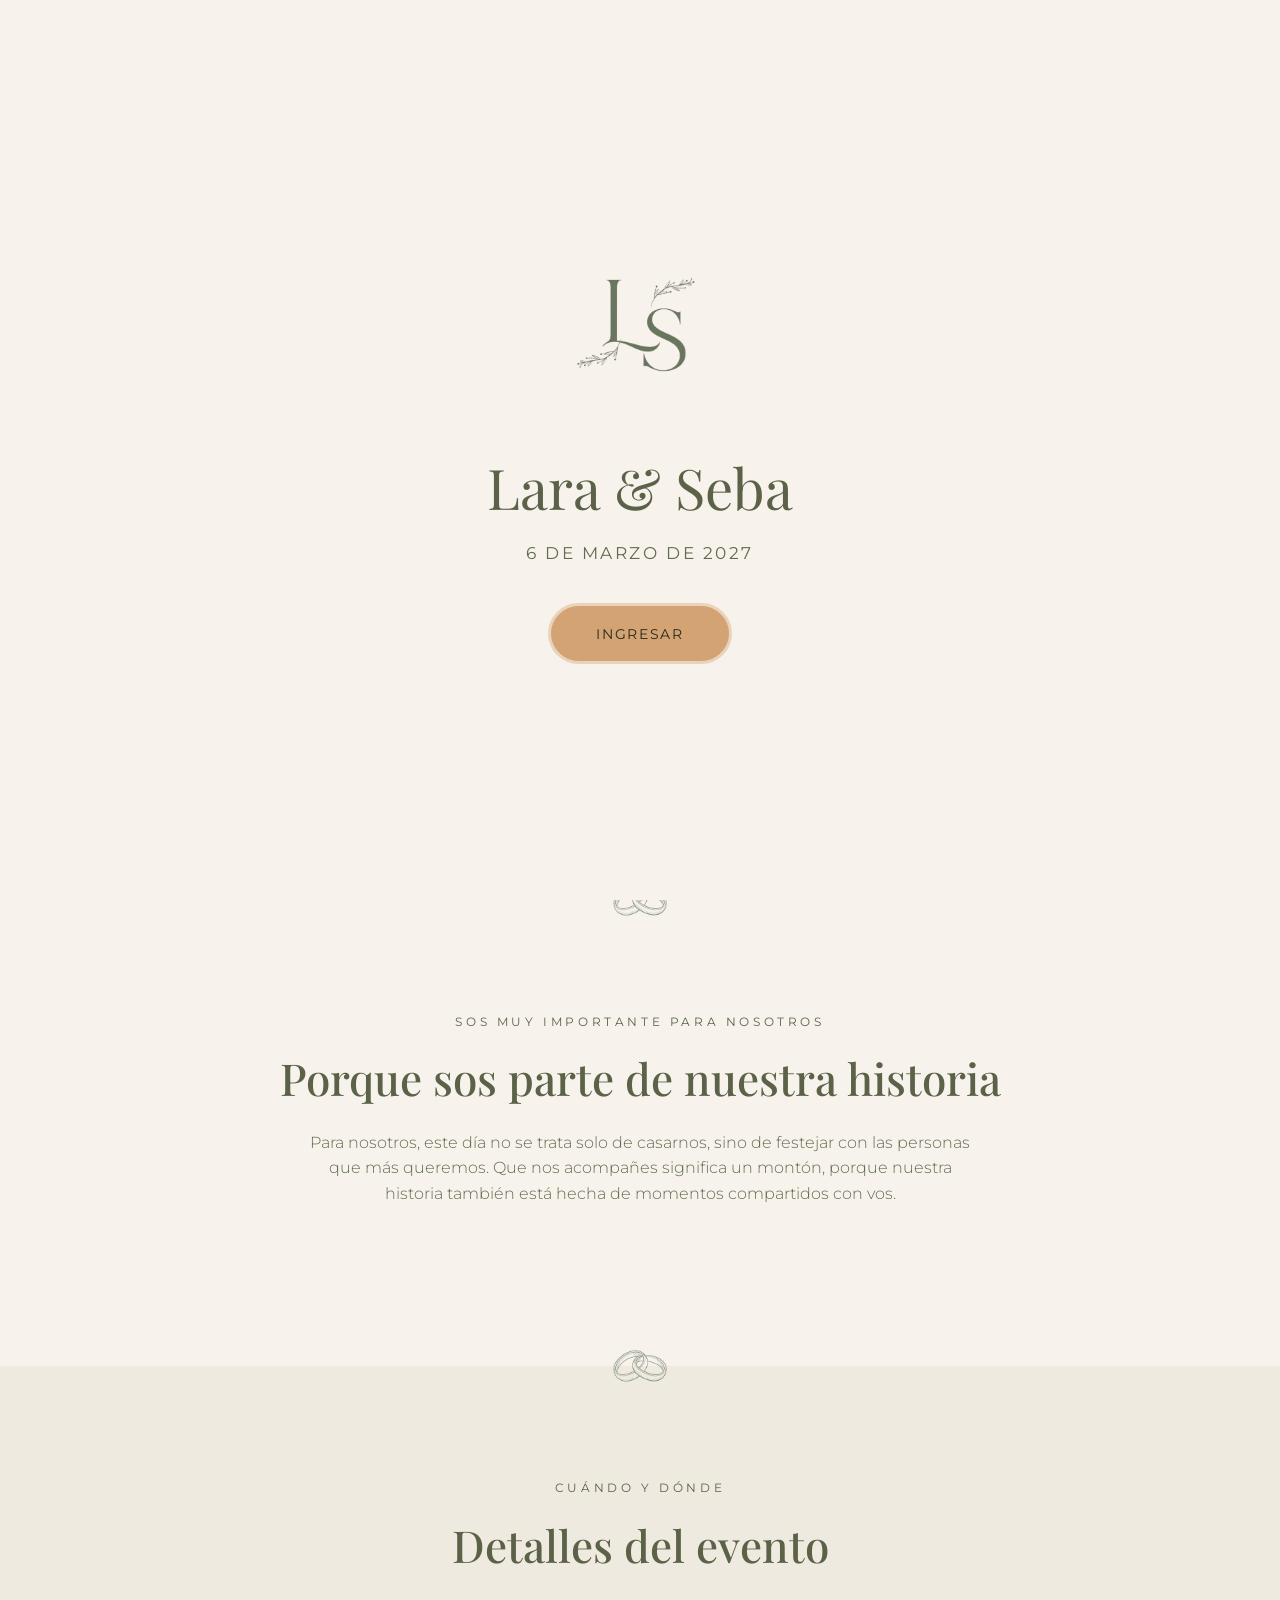
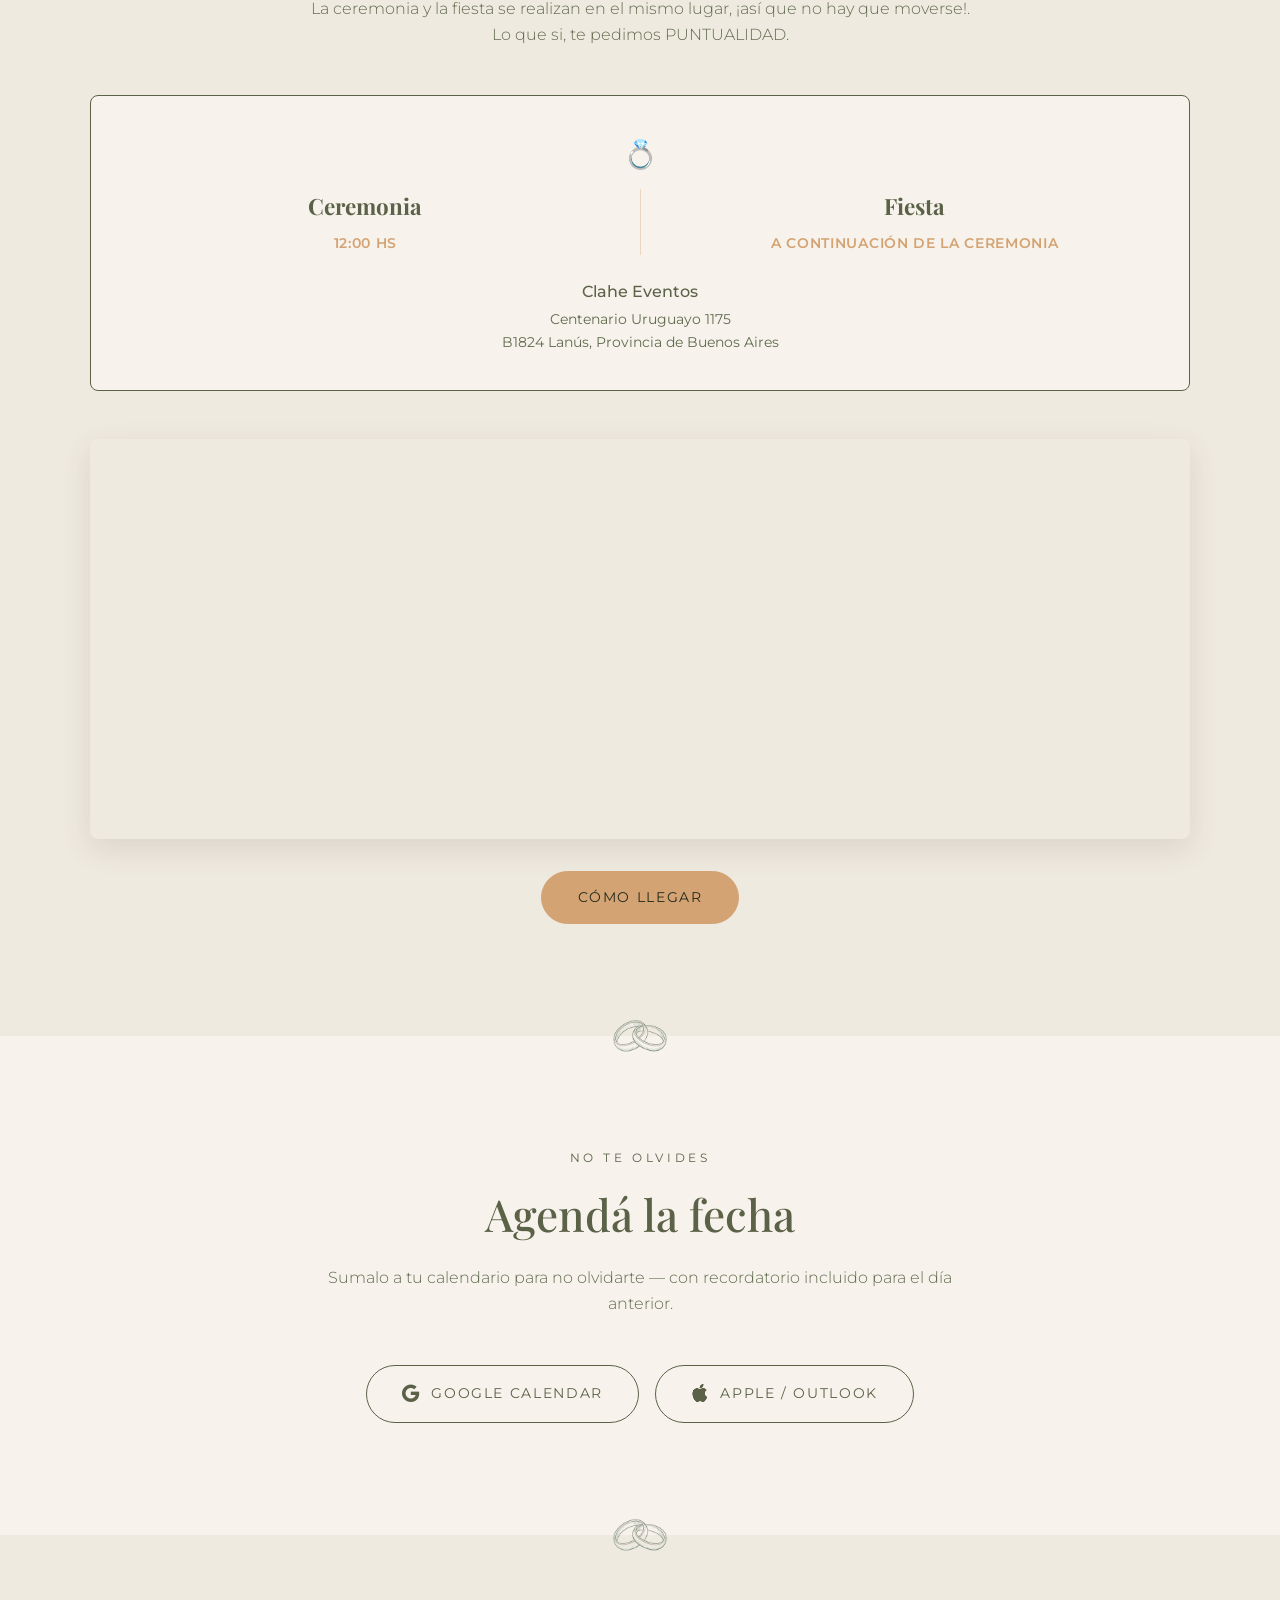
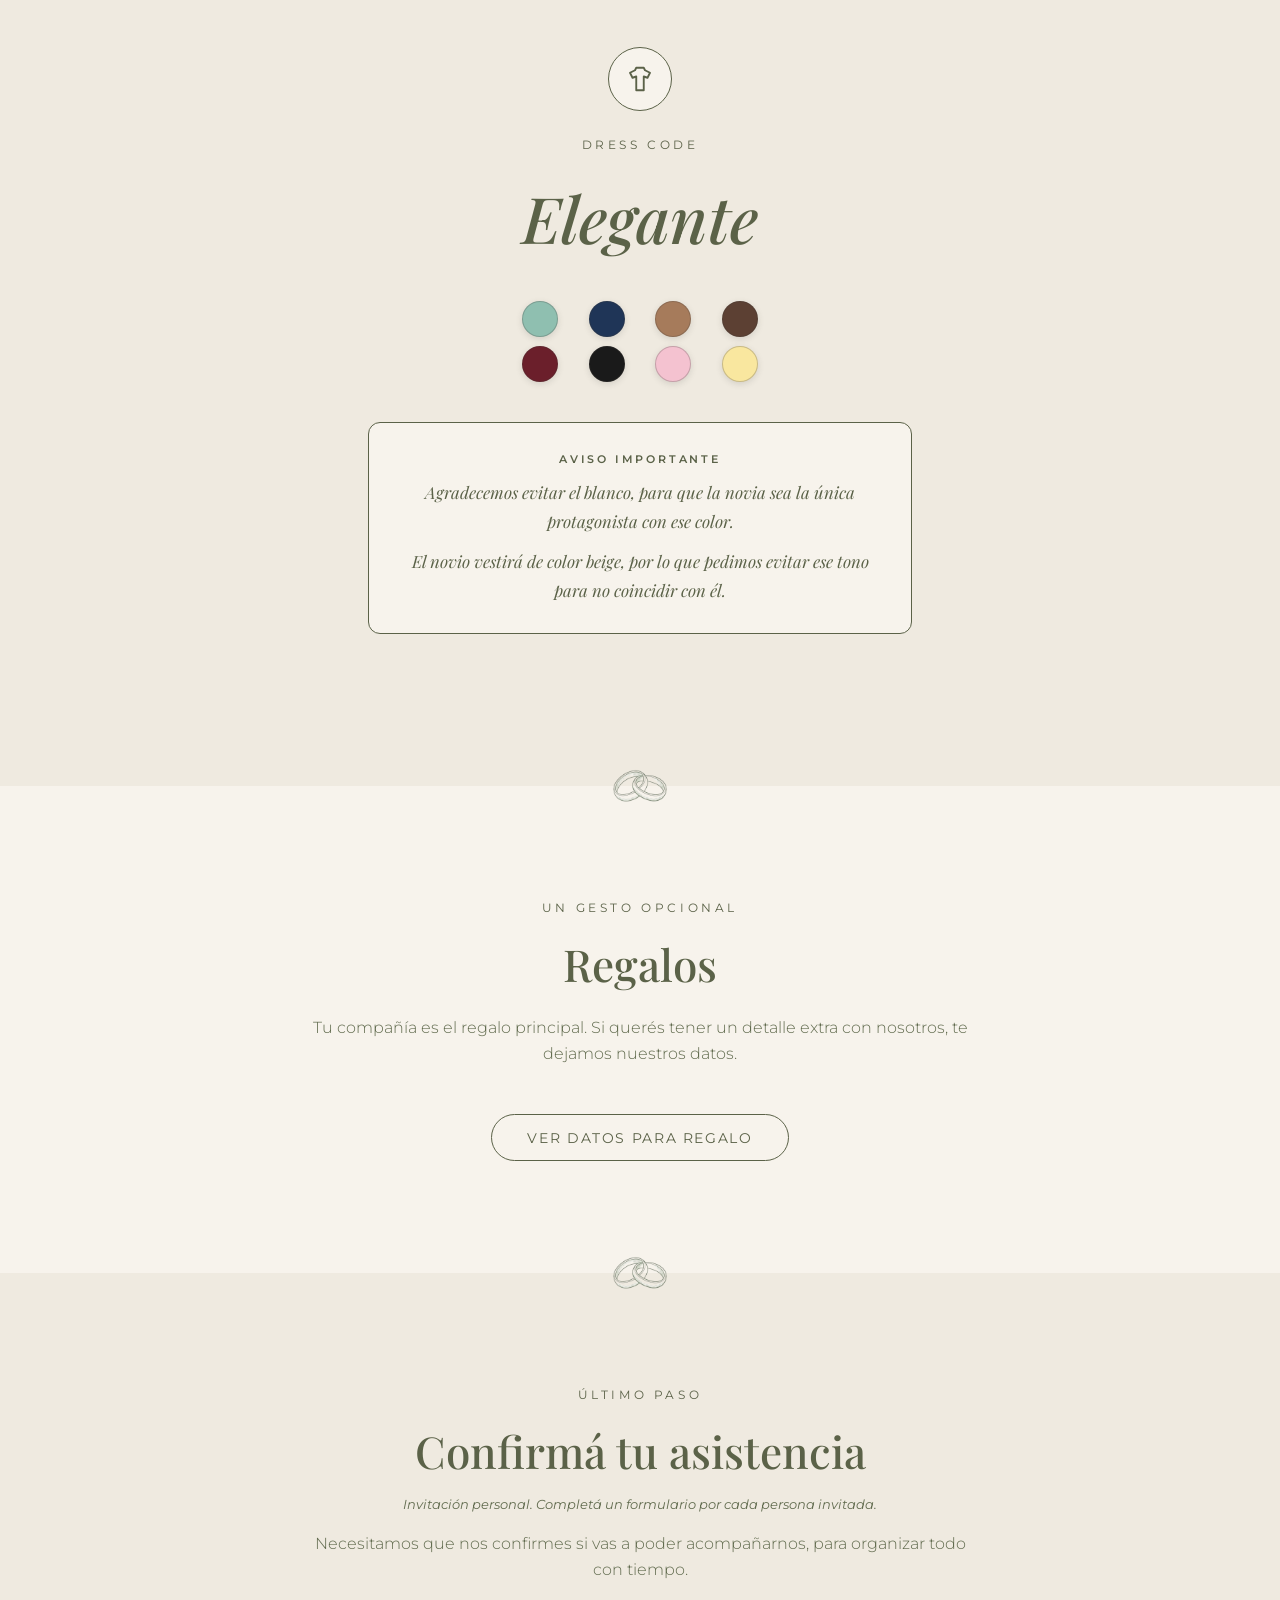
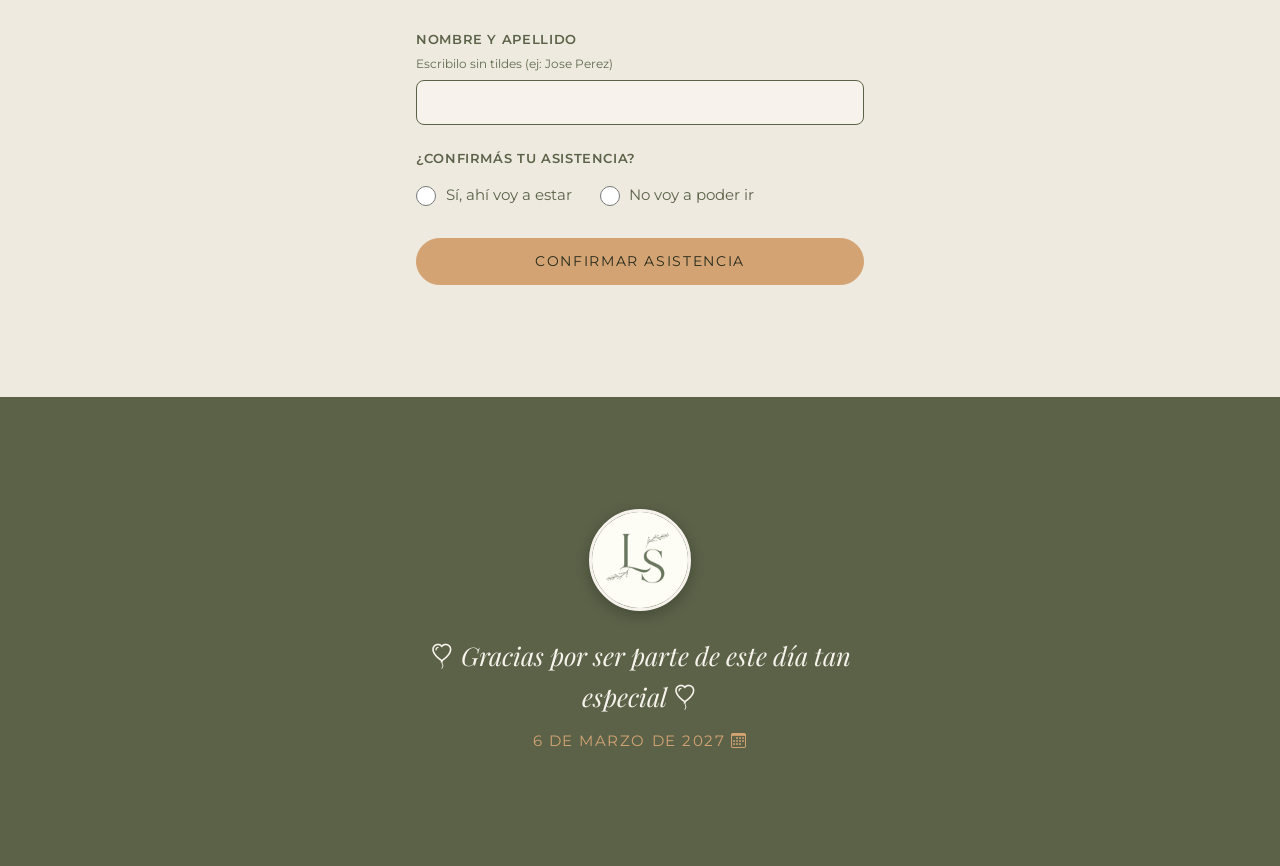
==== index.html @ 0cfacf1d "Refine dress code notice and enhance RSVP form with hints and messages" ====
<!DOCTYPE html>
<html lang="es">
<head>
  <meta charset="UTF-8">
  <meta name="viewport" content="width=device-width, initial-scale=1.0">
  <!-- Evita que el navegador restaure la posición de scroll al recargar
       (F5) o volver con atrás/adelante. Va lo más temprano posible en el
       <head> para ganarle a la restauración automática del navegador. -->
  <script>
    if ('scrollRestoration' in history) {
      history.scrollRestoration = 'manual';
    }
  </script>
  <title>Un sí para toda la vida | Lara & Seba</title>
  <meta name="description" content="Acompañanos a celebrar nuestro casamiento el 6 de marzo de 2027. ¡Todos los detalles del evento acá!">

  <!-- Open Graph / WhatsApp / Facebook -->
  <meta property="og:type" content="website">
  <meta property="og:title" content="Lara & Seba | Un sí para toda la vida">
  <meta property="og:description" content="Acompañanos a celebrar nuestro casamiento el 6 de marzo de 2027.">
  <meta property="og:image" content="https://TU-USUARIO.github.io/TU-REPO/assets/img/og-cover.jpg">
  <meta property="og:url" content="https://TU-USUARIO.github.io/TU-REPO/">

  <!-- Twitter Card -->
  <meta name="twitter:card" content="summary_large_image">
  <meta name="twitter:title" content="Lara & Seba | Un sí para toda la vida">
  <meta name="twitter:description" content="Acompañanos a celebrar nuestro casamiento el 6 de marzo de 2027.">
  <meta name="twitter:image" content="https://TU-USUARIO.github.io/TU-REPO/assets/img/og-cover.jpg">

  <!-- Favicon -->
  <link rel="icon" href="assets/logos/L&S_logo.jpeg" type="image/jpeg">
  <link rel="stylesheet" href="https://cdn.jsdelivr.net/npm/bootstrap-icons@1.13.1/font/bootstrap-icons.min.css">

  <!-- Google Fonts: Playfair Display (títulos) + Montserrat (texto) -->
  <link rel="preconnect" href="https://fonts.googleapis.com">
  <link rel="preconnect" href="https://fonts.gstatic.com" crossorigin>
  <link href="https://fonts.googleapis.com/css2?family=Playfair+Display:ital,wght@0,400;0,500;0,600;1,400&family=Montserrat:wght@300;400;500;600&display=swap" rel="stylesheet">

  <link rel="stylesheet" href="styles.css">
</head>
<body>
  <!-- ===== PANTALLA DE BIENVENIDA ===== -->
  <!-- Tapa toda la página al cargar (position: fixed, ver styles.css). El
       click en "Ingresar" (script.js, initLandingGate) es el único gesto
       que dispara la música de fondo. -->
  <div class="landing-gate" id="landing-gate" role="dialog" aria-modal="true" aria-label="Bienvenida">
    <!-- Las dos mitades de la "cortina": dan el fondo sólido y se
         deslizan a los costados al entrar. El contenido real (logo,
         nombres, fecha, botón) es una única capa aparte, arriba de las
         dos mitades, que se desvanece en sincro con ellas — así no hace
         falta duplicar el logo/texto para que cada mitad "muestre su
         parte", que sería mucho más frágil de mantener responsive. -->
    <div class="landing-gate__curtain landing-gate__curtain--left" aria-hidden="true"></div>
    <div class="landing-gate__curtain landing-gate__curtain--right" aria-hidden="true"></div>

    <div class="landing-gate__content">
      <img
        src="assets/logos/L_S_logo-removebg-preview.png"
        alt=""
        aria-hidden="true"
        class="landing-gate__logo"
        width="120">
      <p class="landing-gate__names">Lara &amp; Seba</p>
      <p class="landing-gate__date">6 de Marzo de 2027</p>
      <button type="button" class="btn btn--solid landing-gate__enter" id="landing-gate-enter">
        Ingresar
      </button>
    </div>
  </div>

  <audio id="bg-audio" src="assets/audio/cancion.mp3" preload="none"></audio>

  <button
    type="button"
    class="music-toggle"
    id="music-toggle-btn"
    aria-pressed="false"
    aria-label="Activar música">
    <span class="music-toggle__waves" aria-hidden="true">
      <span></span><span></span><span></span>
    </span>
    <svg class="music-toggle__icon music-toggle__icon--on" viewBox="0 0 24 24" width="20" height="20" fill="none" stroke="currentColor" stroke-width="1.7" stroke-linecap="round" stroke-linejoin="round" aria-hidden="true">
      <path d="M9 18V5l12-2v13"/>
      <circle cx="6" cy="18" r="3"/>
      <circle cx="18" cy="16" r="3"/>
    </svg>
    <svg class="music-toggle__icon music-toggle__icon--off" viewBox="0 0 24 24" width="20" height="20" fill="none" stroke="currentColor" stroke-width="1.7" stroke-linecap="round" stroke-linejoin="round" aria-hidden="true">
      <path d="M9 18V5l12-2v13"/>
      <circle cx="6" cy="18" r="3"/>
      <circle cx="18" cy="16" r="3"/>
      <line x1="2.5" y1="2.5" x2="21.5" y2="21.5"/>
    </svg>
  </button>

  <!-- ===== HERO ===== -->
  <header class="hero" id="inicio">
    <div class="hero__overlay"></div>
    <div class="hero__content">
      <p class="hero__kicker reveal">Nuestro para siempre empieza acá</p>
      <h1 class="hero__names reveal">Lara <span class="hero__amp">&amp;</span> Seba</h1>
      <p class="hero__date reveal">6 de marzo de 2027</p>

      <!-- Countdown -->
      <div class="countdown reveal" id="countdown" aria-label="Cuenta regresiva para el casamiento">
        <div class="countdown__item">
          <span class="countdown__number" id="cd-days">00</span>
          <span class="countdown__label">Días</span>
        </div>
        <div class="countdown__item">
          <span class="countdown__number" id="cd-hours">00</span>
          <span class="countdown__label">Horas</span>
        </div>
        <div class="countdown__item">
          <span class="countdown__number" id="cd-minutes">00</span>
          <span class="countdown__label">Min</span>
        </div>
        <div class="countdown__item">
          <span class="countdown__number" id="cd-seconds">00</span>
          <span class="countdown__label">Seg</span>
        </div>
      </div>
    </div>

    <a href="#invitamos" class="hero__scroll" aria-label="Bajar a la siguiente sección">
      <span></span>
    </a>
  </header>

  <!-- ===== POR QUÉ LOS INVITAMOS ===== -->
  <section class="whyyou" id="invitamos">
    <div class="section-divider" aria-hidden="true">
      <img src="assets/logos/anillos_logo-separador-removebg-preview.png" alt="" loading="lazy" width="90">
    </div>
    <div class="container">
      <p class="section__kicker reveal">Sos muy importante para nosotros</p>
      <h2 class="section__title reveal">Porque sos parte de nuestra historia</h2>
      <p class="section__text reveal">
        Para nosotros, este día no se trata solo de casarnos, sino de festejar con las personas que más queremos.
        Que nos acompañes significa un montón, porque nuestra historia también está hecha de momentos compartidos con vos.
      </p>
    </div>
  </section>

  

  <!-- ===== DETALLES DEL EVENTO ===== -->
  <section class="details" id="detalles">
    <div class="section-divider" aria-hidden="true">
      <img src="assets/logos/anillos_logo-separador-removebg-preview.png" alt="" loading="lazy" width="90">
    </div>
    <div class="container">
      <p class="section__kicker reveal">Cuándo y dónde</p>
      <h2 class="section__title reveal">Detalles del evento</h2>
      <p class="section__text reveal">
        La ceremonia y la fiesta se realizan en el mismo lugar, ¡así que no hay que moverse!. Lo que si, te pedimos PUNTUALIDAD.
      </p>

      <div class="details__card reveal">
        <span class="details__icon">💍</span>

        <div class="details__split">
          <div class="details__split-item">
            <h3 class="details__card-title">Ceremonia</h3>
            <p class="details__time">12:00 hs</p>
          </div>
          <div class="details__split-item">
            <h3 class="details__card-title">Fiesta</h3>
            <p class="details__time">A continuación de la ceremonia</p>
          </div>
        </div>

        <p class="details__place">Clahe Eventos</p>
        <p class="details__address">Centenario Uruguayo 1175<br>B1824 Lanús, Provincia de Buenos Aires</p>
      </div>

      <div class="details__map reveal">
        <iframe
          src="https://www.google.com/maps?q=Centenario+Uruguayo+1175,+B1824+Lan%C3%BAs,+Provincia+de+Buenos+Aires&output=embed"
          width="100%"
          height="400"
          style="border:0;"
          allowfullscreen=""
          loading="lazy"
          referrerpolicy="no-referrer-when-downgrade"
          title="Ubicación de Clahe Eventos, Lanús">
        </iframe>
      </div>

      <a
        href="https://maps.app.goo.gl/mosVabBRFE3Y67w18"
        target="_blank"
        rel="noopener"
        class="btn btn--solid details__cta reveal">
        Cómo llegar
      </a>
    </div>
  </section>

  <!-- ===== AGENDAR EVENTO ===== -->
  <section class="agendar" id="agendar">
    <div class="section-divider" aria-hidden="true">
      <img src="assets/logos/anillos_logo-separador-removebg-preview.png" alt="" loading="lazy" width="90">
    </div>
    <div class="container">
      <p class="section__kicker reveal">No te olvides</p>
      <h2 class="section__title reveal">Agendá la fecha</h2>
      <p class="section__text reveal">
        Sumalo a tu calendario para no olvidarte — con recordatorio incluido para el día anterior.
      </p>

      <div class="agendar__actions reveal">
        <a
          href="https://calendar.google.com/calendar/render?action=TEMPLATE&amp;text=Boda%20de%20Lara%20%26%20Seba&amp;dates=20270306T120000/20270306T190000&amp;ctz=America/Argentina/Buenos_Aires&amp;location=Clahe%20Eventos%2C%20Centenario%20Uruguayo%201175%2C%20B1824%20Lan%C3%BAs%2C%20Buenos%20Aires&amp;details=Ceremonia%20a%20las%2012%3A00%20hs.%20La%20fiesta%20contin%C3%BAa%20en%20el%20mismo%20lugar.%20%C2%A1Los%20esperamos!"
          target="_blank"
          rel="noopener"
          class="btn btn--outline-dark agendar__btn">
          <i class="bi bi-google" aria-hidden="true"></i>
          Google Calendar
        </a>
        <a
          href="assets/boda-lara-seba.ics"
          class="btn btn--outline-dark agendar__btn">
          <i class="bi bi-apple" aria-hidden="true"></i>
          Apple / Outlook
        </a>
      </div>
    </div>
  </section>

  <!-- ===== DRESS CODE ===== -->
  <section class="dresscode" id="dresscode">
    <div class="section-divider" aria-hidden="true">
      <img src="assets/logos/anillos_logo-separador-removebg-preview.png" alt="" loading="lazy" width="90">
    </div>
    <div class="container">
      <div class="dresscode__icon reveal" aria-hidden="true">
        <svg viewBox="0 0 24 24" width="30" height="30" fill="none" stroke="currentColor" stroke-width="1.5" stroke-linecap="round" stroke-linejoin="round">
          <path d="M9 3h6l1 2 4 2-2 4-3-1v11H9V10l-3 1-2-4 4-2 1-2z"/>
        </svg>
      </div>

      <p class="section__kicker reveal">Dress code</p>
      <h2 class="dresscode__title reveal">Elegante</h2>

      <div class="dresscode__swatches reveal" aria-label="Colores sugeridos">
        <div class="dresscode__swatch-item">
          <span class="dresscode__swatch" style="background: #8FBFB0;" title="Verde agua"></span>
        </div>
        <div class="dresscode__swatch-item">
          <span class="dresscode__swatch" style="background: #1F3557;" title="Azul marino"></span>
        </div>
        <div class="dresscode__swatch-item">
          <span class="dresscode__swatch" style="background: #A67B5B;" title="Marrón claro"></span>
        </div>
        <div class="dresscode__swatch-item">
          <span class="dresscode__swatch" style="background: #5C4033;" title="Marrón oscuro"></span>
        </div>
        <div class="dresscode__swatch-item">
          <span class="dresscode__swatch" style="background: #6B1F2B;" title="Bordó"></span>
        </div>
        <div class="dresscode__swatch-item">
          <span class="dresscode__swatch" style="background: #1A1A1A;" title="Negro"></span>
        </div>
        <div class="dresscode__swatch-item">
          <span class="dresscode__swatch" style="background: #F4C2D0;" title="Rosa bebé"></span>
        </div>
        <div class="dresscode__swatch-item">
          <span class="dresscode__swatch" style="background: #F9E79F;" title="Amarillo bebé"></span>
        </div>
      </div>

      <div class="dresscode__notice reveal">
        <p class="dresscode__notice-kicker">Aviso importante</p>
        <p class="dresscode__notice-text">
          Agradecemos evitar el blanco, para que la novia sea la única protagonista con ese color.
        </p>
        <p class="dresscode__notice-text">
          El novio vestirá de color beige, por lo que pedimos evitar ese tono para no coincidir con él.
        </p>
      </div>

    </div>
  </section>

  <!-- ===== REGALOS ===== -->
  <section class="gifts" id="regalos">
    <div class="section-divider" aria-hidden="true">
      <img src="assets/logos/anillos_logo-separador-removebg-preview.png" alt="" loading="lazy" width="90">
    </div>
    <div class="container">
      <p class="section__kicker reveal">Un gesto opcional</p>
      <h2 class="section__title reveal">Regalos</h2>
      <p class="section__text reveal">
        Tu compañía es el regalo principal. Si querés tener un detalle extra con nosotros, te dejamos nuestros datos.
      </p>

      <button type="button" class="btn btn--outline-dark gifts__trigger reveal" id="gifts-open-btn" aria-haspopup="dialog" aria-controls="gifts-modal">
        Ver datos para regalo
      </button>
    </div>
  </section>

  <!-- Modal de Regalos -->
  <div class="modal-overlay" id="gifts-modal-overlay" hidden>
    <div class="modal" id="gifts-modal" role="dialog" aria-modal="true" aria-labelledby="gifts-modal-text">
      <button type="button" class="modal__close" id="gifts-close-btn" aria-label="Cerrar">
        <svg viewBox="0 0 24 24" width="18" height="18" fill="none" stroke="currentColor" stroke-width="2" stroke-linecap="round">
          <line x1="6" y1="6" x2="18" y2="18"/>
          <line x1="18" y1="6" x2="6" y2="18"/>
        </svg>
      </button>

      <div class="modal__icon" aria-hidden="true">
        <svg viewBox="0 0 24 24" width="26" height="26" fill="none" stroke="currentColor" stroke-width="1.5" stroke-linecap="round" stroke-linejoin="round">
          <rect x="3" y="8" width="18" height="13" rx="1"/>
          <path d="M3 12h18"/>
          <path d="M12 8v13"/>
          <path d="M12 8c-1.5 0-3-1-3-2.5S10.5 3 12 3s2 1 2 2c0-1 .5-2 2-2s3 1 3 2.5S17.5 8 16 8"/>
        </svg>
      </div>

      <p class="modal__text" id="gifts-modal-text">
        Tu compañía es el regalo principal. Si querés tener un detalle extra con nosotros, te dejamos nuestros datos. 
      </p>

      <div class="gift-field">
        <p class="gift-field__label">CBU</p>
        <div class="gift-field__row">
          <p class="gift-field__value" id="gift-cbu">0140130703505455903535</p>
          <button type="button" class="copy-btn" data-copy-target="gift-cbu" aria-label="Copiar CBU">
            <svg class="copy-btn__icon-copy" viewBox="0 0 24 24" width="18" height="18" fill="none" stroke="currentColor" stroke-width="1.7" stroke-linecap="round" stroke-linejoin="round">
              <rect x="9" y="9" width="12" height="12" rx="1.5"/>
              <path d="M5 15V4.5A1.5 1.5 0 0 1 6.5 3H15"/>
            </svg>
            <svg class="copy-btn__icon-check" viewBox="0 0 24 24" width="18" height="18" fill="none" stroke="currentColor" stroke-width="2" stroke-linecap="round" stroke-linejoin="round" hidden>
              <polyline points="20 6 9 17 4 12"/>
            </svg>
          </button>
        </div>
      </div>

      <div class="gift-field">
        <p class="gift-field__label">Alias</p>
        <div class="gift-field__row">
          <p class="gift-field__value gift-field__value--script" id="gift-alias">LARAYSEBA.BODA</p>
          <button type="button" class="copy-btn" data-copy-target="gift-alias" aria-label="Copiar alias">
            <svg class="copy-btn__icon-copy" viewBox="0 0 24 24" width="18" height="18" fill="none" stroke="currentColor" stroke-width="1.7" stroke-linecap="round" stroke-linejoin="round">
              <rect x="9" y="9" width="12" height="12" rx="1.5"/>
              <path d="M5 15V4.5A1.5 1.5 0 0 1 6.5 3H15"/>
            </svg>
            <svg class="copy-btn__icon-check" viewBox="0 0 24 24" width="18" height="18" fill="none" stroke="currentColor" stroke-width="2" stroke-linecap="round" stroke-linejoin="round" hidden>
              <polyline points="20 6 9 17 4 12"/>
            </svg>
          </button>
        </div>
      </div>

      <p class="modal__meta">Titular: SEBASTIAN ALEXIS,MASTRANGELO<br>Banco Provincia</p>

      <button type="button" class="btn btn--solid modal__close-full" id="gifts-close-btn-full">Cerrar</button>
    </div>
  </div>

  <!-- Acá va "Galería" (si se inserta acá, mové el .section-divider
       de abajo para que sea el primer hijo de esa sección en vez de "rsvp") -->

  <!-- ===== RSVP ===== -->
  <section class="rsvp" id="rsvp">
    <div class="section-divider" aria-hidden="true">
      <img src="assets/logos/anillos_logo-separador-removebg-preview.png" alt="" loading="lazy" width="90">
    </div>
    <div class="container">
      <p class="section__kicker reveal">Último paso</p>
      <h2 class="section__title reveal">Confirmá tu asistencia</h2>
      <p class="rsvp-note reveal">Invitación personal. Completá un formulario por cada persona invitada.</p>
      <p class="section__text reveal">
        Necesitamos que nos confirmes si vas a poder acompañarnos, para organizar todo con tiempo.
      </p>

      <form class="rsvp-form reveal" id="rsvp-form" autocomplete="off">
        <div class="form-field">
          <label for="rsvp-nombre" class="form-field__label">Nombre y apellido</label>
          <p class="form-field__hint">Escribilo sin tildes (ej: Jose Perez)</p>
          <input
            type="text"
            id="rsvp-nombre"
            name="nombre"
            class="form-field__input"
            autocomplete="name"
            required>
        </div>

        <div class="form-field">
          <span class="form-field__label">¿Confirmás tu asistencia?</span>
          <div class="rsvp-form__radios" role="radiogroup" aria-label="¿Confirmás tu asistencia?">
            <label class="rsvp-form__radio">
              <input type="radio" name="asistencia" value="Sí" required>
              Sí, ahí voy a estar
            </label>
            <label class="rsvp-form__radio">
              <input type="radio" name="asistencia" value="No" required>
              No voy a poder ir
            </label>
          </div>
        </div>

        <!-- Menú y Mensaje solo importan si la persona va a venir: quedan
             ocultos con una transición suave hasta que se marca "Sí, ahí
             voy a estar" (ver script.js, initRsvpForm). -->
        <div class="rsvp-form__conditional" id="rsvp-conditional">
          <div class="rsvp-form__conditional-inner">
            <div class="form-field">
              <span class="form-field__label">Menú</span>
              <!-- "Menú tradicional" es excluyente con el resto (ver
                   syncMenuExclusivity en script.js): si se tilda, destilda
                   automáticamente cualquier otra opción, y viceversa. Las
                   otras cuatro sí se pueden combinar entre sí libremente. -->
              <div class="rsvp-form__checkboxes" role="group" aria-label="Menú">
                <label class="rsvp-form__checkbox">
                  <input type="checkbox" name="menu" value="Menú tradicional" id="rsvp-menu-tradicional">
                  Menú tradicional
                </label>
                <label class="rsvp-form__checkbox">
                  <input type="checkbox" name="menu" value="Vegetariano">
                  Vegetariano
                </label>
                <label class="rsvp-form__checkbox">
                  <input type="checkbox" name="menu" value="Celíaco / Sin TACC">
                  Celíaco / Sin TACC
                </label>
                <label class="rsvp-form__checkbox">
                  <input type="checkbox" name="menu" value="Intolerancia / Alergias">
                  Intolerancia / Alergias
                </label>
              </div>
              <p class="rsvp-form__field-error" id="rsvp-menu-error" hidden>
                Elegí al menos una opción de menú.
              </p>
            </div>

            <div class="form-field">
              <label for="rsvp-cancion" class="form-field__label">Una canción que no puede faltar (opcional)</label>
              <input
                type="text"
                id="rsvp-cancion"
                name="cancion"
                class="form-field__input"
                placeholder="Canción - Artista (o pegá un link)"
                maxlength="250">
            </div>

            <div class="form-field">
              <label for="rsvp-mensaje" class="form-field__label">Comentarios adicionales (opcional)</label>
              <textarea
                id="rsvp-mensaje"
                name="mensaje"
                class="form-field__input form-field__textarea"
                rows="4"></textarea>
            </div>
          </div>
        </div>

        <p class="rsvp-form__error" id="rsvp-form-error" hidden>
          Uy, hubo un problema al enviar tu confirmación. Revisá tu conexión y probá de nuevo — no perdiste nada de lo que escribiste.
        </p>

        <button type="submit" class="btn btn--solid rsvp-form__submit" id="rsvp-submit-btn">
          Confirmar asistencia
        </button>
      </form>

      <div class="rsvp-success" id="rsvp-success" hidden>
        <p class="rsvp-success__text">¡Gracias por confirmar! Nos vemos pronto ❤️</p>
        <button type="button" class="btn btn--outline-dark rsvp-success__again" id="rsvp-again-btn">
          Enviar otra respuesta
        </button>
      </div>
    </div>
  </section>

  <!-- ===== FOOTER ===== -->
  <footer class="site-footer">
    <img
      src="assets/logos/L&S_logo.jpeg"
      alt="Lara &amp; Seba"
      class="site-footer__logo"
      loading="lazy"
      width="70">
    <p class="site-footer__text">
      <i class="bi bi-balloon-heart"></i>
      Gracias por ser parte de este día tan especial 
      <i class="bi bi-balloon-heart"></i>
    </p>
    <p class="site-footer__date">6 de marzo de 2027 <i class="bi bi-calendar3"></i></p>
  </footer>

  <script src="script.js"></script>
</body>
</html>
---- styles.css ----
/* ==========================================================================
   VARIABLES GLOBALES
   Cambiá acá la paleta de colores y tipografías para toda la página.
   ========================================================================== */
:root {
  /* Paleta: crema + verde oliva salvia
     --color-texto y --color-texto-claro están un poco más oscuros que los
     hex originalmente pedidos (#6B7355 / #8B9675): a ese nivel de claridad
     no llegaban a 4.5:1 de contraste (AA) sobre el fondo crema, sobre todo
     --color-texto-claro contra --color-fondo-secundario. Se oscurecieron
     lo mínimo posible manteniendo el mismo tono, ver detalle en cada
     comentario. */
  --color-fondo: #f7f3ec;             /* crema / blanco roto */
  --color-fondo-secundario: #efeae0;  /* variante para alternar secciones */
  --color-texto: #5b6248;             /* verde oliva salvia (oscurecido ~15% vs. #6b7355: 4.5:1 quedaba justo en el límite) */
  --color-texto-claro: #616b4e;       /* verde oliva más suave; casi tan oscuro como el principal porque es el límite para pasar 4.5:1 sobre --color-fondo-secundario */
  --color-acento: var(--color-texto); /* kickers y bordes: mismo verde oliva que el texto */
  --color-texto-boton: #262b1d;       /* verde muy oscuro, solo para texto sobre --color-detalle (botones): el verde oliva principal no tiene contraste suficiente sobre el terracota */
  --color-detalle: #d4a373;           /* terracota: botones, highlights */
  --color-detalle-oscuro: #b48a62;    /* hover de botones sólidos */

  /* Tipografías */
  --font-titulos: 'Playfair Display', 'Georgia', serif;
  --font-texto: 'Montserrat', 'Helvetica Neue', sans-serif;

  /* Layout */
  --max-width: 1100px;
  --transition-suave: 0.6s cubic-bezier(0.22, 1, 0.36, 1);
}

/* ==========================================================================
   RESET BÁSICO
   ========================================================================== */
* {
  margin: 0;
  padding: 0;
  box-sizing: border-box;
}

html {
  scroll-behavior: smooth;
}

body {
  font-family: var(--font-texto);
  color: var(--color-texto);
  background-color: var(--color-fondo);
  line-height: 1.6;
  overflow-x: hidden;
}

img {
  max-width: 100%;
  display: block;
}

a {
  text-decoration: none;
  color: inherit;
}

section {
  padding: 5rem 1.5rem;
}

.container {
  max-width: var(--max-width);
  margin: 0 auto;
}

/* ==========================================================================
   PANTALLA DE BIENVENIDA (landing gate)
   z-index por encima de todo lo demás del sitio, modal de Regalos (100) y
   botón de música (40) incluidos: mientras está visible, tapa la página
   entera y nada de atrás debería quedar accesible ni por encima.
   ========================================================================== */
.landing-gate {
  position: fixed;
  inset: 0;
  z-index: 300;
  overflow: hidden; /* contiene las dos mitades mientras se deslizan afuera */
  display: flex;
  align-items: center;
  justify-content: center;
  /* Ya no tiene su propio fondo ni padding: el fondo lo dan las dos
     mitades de abajo (así queda a pantalla completa, sin el hueco que
     dejaría el padding), y el padding del contenido se movió a
     .landing-gate__content. */
}

/* Fallback para prefers-reduced-motion: el fade simple de siempre en vez
   de la cortina (ver JS — initLandingGate elige una clase u otra según
   matchMedia). Nada se desliza, así que no hay movimiento que reducir. */
.landing-gate.is-hidden {
  opacity: 0;
  transition: opacity 0.6s ease;
  pointer-events: none;
}

.landing-gate[hidden] {
  display: none;
}

/* Las dos mitades de la cortina: juntas forman el fondo sólido de toda
   la pantalla (mismo color que tenía antes .landing-gate). Usan % para
   el ancho y el desplazamiento, así el efecto se adapta a cualquier
   viewport sin depender de un valor fijo en px. */
.landing-gate__curtain {
  position: absolute;
  top: 0;
  bottom: 0;
  width: 50%;
  background-color: var(--color-fondo);
  transform: translateX(0);
  transition: transform 0.75s ease-out;
}

.landing-gate__curtain--left {
  left: 0;
}

.landing-gate__curtain--right {
  right: 0;
}

.landing-gate.is-opening .landing-gate__curtain--left {
  transform: translateX(-100%);
}

.landing-gate.is-opening .landing-gate__curtain--right {
  transform: translateX(100%);
}

.landing-gate__content {
  /* position: relative (en vez de estático) para que quede pintado por
     encima de las dos mitades de la cortina, que son position: absolute:
     sin esto, los elementos posicionados siempre se pintan por encima de
     los que no lo están, sin importar el orden en el HTML. */
  position: relative;
  display: flex;
  flex-direction: column;
  align-items: center;
  text-align: center;
  padding: 1.5rem;
  /* Se desvanece en sincro con la cortina (misma duración/easing) — el
     botón, adentro, tiene su propio fade más corto y se nota primero. */
  transition: opacity 0.75s ease-out;
}

.landing-gate.is-opening .landing-gate__content {
  opacity: 0;
  pointer-events: none;
}

.landing-gate__logo {
  /* clamp() en vez de un ancho fijo: en mobile (donde 14vw < 120px) se
     queda en el mismo tamaño de siempre; recién crece pasado ~860px de
     viewport, hasta un tope de 200px en pantallas grandes. */
  width: clamp(120px, 14vw, 200px);
  height: auto;
  margin-bottom: 1.5rem;
}

.landing-gate__names {
  font-family: var(--font-titulos);
  /* Tope subido de 2.25rem a 3.5rem: antes se topeaba a partir de ~720px
     de ancho, así que en la mayoría de las notebooks/monitores ya no
     crecía más. El mínimo (1.5rem) no cambia, así que en mobile se ve
     igual que antes. */
  font-size: clamp(1.5rem, 6vw, 3.5rem);
  color: var(--color-texto);
  margin-bottom: 0.5rem;
}

.landing-gate__date {
  /* clamp() en vez de un tamaño fijo, mismo criterio que el resto: se
     mantiene igual en mobile y crece un poco en desktop. */
  font-size: clamp(0.8rem, 1.4vw, 1.05rem);
  letter-spacing: 0.15em;
  text-transform: uppercase;
  color: var(--color-texto-claro);
  margin-bottom: 2.5rem;
}

.landing-gate__enter {
  display: inline-block;
  /* Redefine la transición del .btn base (que es "all 0.6s", pensada para
     el hover) en vez de heredarla, para que el fade de salida sea propio
     y más corto (0.3s) sin tocar cómo se comporta el hover del botón. */
  transition: transform var(--transition-suave), box-shadow var(--transition-suave), opacity 0.3s ease;
}

.landing-gate.is-opening .landing-gate__enter {
  opacity: 0;
}

/* ==========================================================================
   BOTÓN DE MÚSICA DE FONDO
   Flotante y fijo arriba a la izquierda, por encima de todo el contenido
   (menos el modal de Regalos, que lo tapa mientras está abierto).
   ========================================================================== */
.music-toggle {
  position: fixed;
  top: 1.25rem;
  left: 1.25rem;
  z-index: 40;
  width: 48px;
  height: 48px;
  padding: 0;
  display: flex;
  align-items: center;
  justify-content: center;
  border-radius: 50%;
  border: 1.5px solid var(--color-acento);
  background: var(--color-fondo);
  color: var(--color-texto);
  cursor: pointer;
  box-shadow: 0 4px 14px rgba(63, 58, 52, 0.15);
  transition: transform 0.3s ease, box-shadow 0.3s ease;
}

.music-toggle:hover {
  transform: scale(1.06);
  box-shadow: 0 6px 18px rgba(63, 58, 52, 0.2);
}

/* Los dos íconos (sonando / muteado) se togglean con la clase .is-playing
   en vez de tener un solo SVG que cambia de forma; mismo patrón que ya
   usamos en .copy-btn para copiar CBU/alias. */
.music-toggle__icon {
  position: absolute;
}

.music-toggle__icon--on {
  display: none;
}

.music-toggle.is-playing .music-toggle__icon--on {
  display: block;
}

.music-toggle.is-playing .music-toggle__icon--off {
  display: none;
}

/* Onditas que pulsan en una esquina del botón, solo mientras suena */
.music-toggle__waves {
  position: absolute;
  bottom: 6px;
  right: 6px;
  display: flex;
  align-items: flex-end;
  gap: 2px;
  height: 10px;
  opacity: 0;
  transition: opacity 0.2s ease;
}

.music-toggle.is-playing .music-toggle__waves {
  opacity: 1;
}

.music-toggle__waves span {
  display: block;
  width: 2px;
  border-radius: 1px;
  background: var(--color-detalle);
  transform-origin: bottom;
  animation: musicWave 0.9s ease-in-out infinite;
}

.music-toggle__waves span:nth-child(1) {
  height: 4px;
  animation-delay: 0s;
}

.music-toggle__waves span:nth-child(2) {
  height: 8px;
  animation-delay: 0.15s;
}

.music-toggle__waves span:nth-child(3) {
  height: 5px;
  animation-delay: 0.3s;
}

@keyframes musicWave {
  0%, 100% { transform: scaleY(0.4); }
  50% { transform: scaleY(1); }
}

/* ==========================================================================
   SEPARADOR ENTRE SECCIONES
   Componente reutilizable: repetí este bloque (imagen de anillos) como
   PRIMER hijo de la sección que sigue al corte. Se posiciona sobre el
   borde exacto entre las dos secciones (mitad en el fondo de arriba,
   mitad en el de abajo) en vez de vivir en su propio espacio dentro del
   flujo normal.

   Requiere que la sección contenedora tenga position: relative (ya se lo
   dimos a .whyyou, .details, .dresscode, .gifts y .rsvp).
   ========================================================================== */
.section-divider {
  position: absolute;
  top: 0;
  left: 50%;
  transform: translate(-50%, -50%);
  z-index: 2;
  display: flex;
  justify-content: center;
  align-items: center;
  pointer-events: none; /* es decorativo, no debe interceptar clicks/hover */
}

.section-divider img {
  display: block;
  width: 90px;
  height: auto; /* mantiene la proporción original de la imagen */
}

/* ==========================================================================
   BOTONES
   ========================================================================== */
.btn {
  display: inline-block;
  padding: 0.9rem 2.2rem;
  border: 1.5px solid var(--color-detalle);
  border-radius: 999px;
  font-family: var(--font-texto);
  font-size: 0.85rem;
  letter-spacing: 0.12em;
  text-transform: uppercase;
  transition: all var(--transition-suave);
  cursor: pointer;
  background: transparent;
}

/* Efecto hover compartido por todas las variantes: se levanta apenas y
   suma una sombra suave (además del cambio de color que ya define cada
   variante). Al soltar el click, vuelve a su lugar sin la sombra. */
.btn:hover {
  transform: translateY(-3px);
  box-shadow: 0 10px 20px rgba(91, 98, 72, 0.25);
}

.btn:active {
  transform: translateY(-1px);
  box-shadow: 0 4px 10px rgba(91, 98, 72, 0.2);
}

/* Outline claro: se usa sobre el hero (fondo oscuro con foto) */
.btn--outline {
  color: var(--color-detalle);
  border-color: var(--color-detalle);
}

.btn--outline:hover {
  background: var(--color-detalle);
  color: var(--color-texto-boton);
}

/* Sólido: botones de acción principal (Cómo llegar, Cerrar)
   Usa --color-texto-boton (no --color-texto): el verde oliva principal es
   demasiado claro para pasar 4.5:1 sobre el terracota de --color-detalle. */
.btn--solid {
  background: var(--color-detalle);
  color: var(--color-texto-boton);
  border-color: var(--color-detalle);
}

.btn--solid:hover {
  background: var(--color-detalle-oscuro);
  border-color: var(--color-detalle-oscuro);
}

/* Outline oscuro: se usa sobre fondos claros (fuera del hero) */
.btn--outline-dark {
  color: var(--color-acento);
  border-color: var(--color-acento);
}

.btn--outline-dark:hover {
  background: var(--color-acento);
  /* --color-acento ahora es igual a --color-texto: si el texto también
     fuera --color-texto quedaría invisible sobre su propio color de fondo. */
  color: var(--color-fondo);
}

/* ==========================================================================
   HERO
   ========================================================================== */
.hero {
  position: relative;
  min-height: 100svh;
  display: flex;
  align-items: center;
  justify-content: center;
  text-align: center;
  overflow: hidden;
  /* Overlay oscuro (tono neutro cálido, no el bordó anterior) para que el
     texto claro siga siendo legible sobre la foto de fondo.
     La foto es vertical y las caras están en el tercio superior: "center
     35%" muestra más de la zona de cuellos/parte superior (a mayor
     porcentaje, más se revela de la parte de abajo de la imagen, osea
     menos recorte "desde arriba"). Se afina un poco más en el media query
     de 768px de más abajo. */
  background:
    linear-gradient(180deg, rgba(63, 58, 52, 0.68) 0%, rgba(63, 58, 52, 0.9) 100%),
    url('assets/img/LyS_fotografiaPro.JPG') center 35% / cover no-repeat;
  background-color: var(--color-texto); /* fallback mientras no hay imagen */
}

.hero__overlay {
  position: absolute;
  inset: 0;
  pointer-events: none;
}

.hero__content {
  position: relative;
  z-index: 1;
  padding: 2rem 1.25rem;
  color: var(--color-fondo);
  /* text-shadow es una propiedad heredada: definiéndola acá alcanza a
     todo el texto del hero (kicker, "Lara & Seba", fecha, countdown) sin
     repetirla en cada elemento. Es sutil a propósito, solo para separar
     el texto de las zonas más luminosas de la foto, sin oscurecer la
     imagen de fondo en sí (eso ya lo hace el gradiente del .hero). */
  text-shadow: 0 2px 8px rgba(0, 0, 0, 0.4);
  display: flex;
  flex-direction: column;
  align-items: center;
  gap: 0.5rem;
}

.hero__kicker {
  font-size: 0.8rem;
  letter-spacing: 0.35em;
  text-transform: uppercase;
  color: var(--color-detalle);
  margin-bottom: 0.5rem;
}

.hero__names {
  font-family: var(--font-titulos);
  font-weight: 500;
  /* Tope subido de 5rem a 6rem: en desktop, 9vw ya supera los 5rem a
     partir de ~890px de ancho, así que el título quedaba topeado (y se
     veía chico) en la mayoría de las pantallas grandes. */
  font-size: clamp(2.5rem, 9vw, 6rem);
  line-height: 1.1;
}

.hero__amp {
  font-style: italic;
  color: var(--color-detalle);
  padding: 0 0.15em;
}

.hero__date {
  font-size: 1rem;
  letter-spacing: 0.15em;
  text-transform: uppercase;
  margin-top: 0.75rem;
  margin-bottom: 2rem;
  color: var(--color-fondo);
}

/* Countdown */
.countdown {
  display: flex;
  gap: clamp(0.75rem, 4vw, 2rem);
  margin-bottom: 2.5rem;
}

.countdown__item {
  display: flex;
  flex-direction: column;
  align-items: center;
  min-width: 3.5rem;
}

.countdown__number {
  font-family: var(--font-titulos);
  font-size: clamp(1.75rem, 5vw, 2.75rem);
  font-weight: 600;
  color: var(--color-fondo);
  font-variant-numeric: tabular-nums;
}

.countdown__label {
  font-size: 0.7rem;
  letter-spacing: 0.15em;
  text-transform: uppercase;
  color: var(--color-detalle);
  margin-top: 0.25rem;
}

/* Flecha de scroll
   El visual es una línea fina de 1px, pero el área táctil real (el <a>)
   se agranda a 44x44px para que sea fácil de tocar en celulares. */
.hero__scroll {
  position: absolute;
  bottom: 1rem;
  left: 50%;
  transform: translateX(-50%);
  z-index: 1;
  width: 44px;
  height: 44px;
  display: flex;
  align-items: flex-end;
  justify-content: center;
  padding-bottom: 0.5rem;
}

.hero__scroll span {
  display: block;
  width: 1px;
  height: 2.5rem;
  background: var(--color-detalle);
  position: relative;
  animation: scrollPulse 2s ease-in-out infinite;
}

@keyframes scrollPulse {
  0%, 100% { opacity: 0.3; transform: scaleY(0.7); transform-origin: top; }
  50% { opacity: 1; transform: scaleY(1); transform-origin: top; }
}

/* ==========================================================================
   ANIMACIONES DE SCROLL (reveal)
   Las secciones futuras van a reutilizar esta clase .reveal
   ========================================================================== */
.reveal {
  opacity: 0;
  transform: translateY(24px);
  transition: opacity 0.8s ease, transform 0.8s ease;
}

.reveal.is-visible {
  opacity: 1;
  transform: translateY(0);
}

/* El hero se muestra sin esperar el scroll */
.hero .reveal {
  opacity: 1;
  transform: none;
  animation: heroFadeIn 1s ease both;
}

.hero .reveal:nth-child(1) { animation-delay: 0.1s; }
.hero .reveal:nth-child(2) { animation-delay: 0.3s; }
.hero .reveal:nth-child(3) { animation-delay: 0.5s; }
.hero .reveal:nth-child(4) { animation-delay: 0.7s; }
.hero .reveal:nth-child(5) { animation-delay: 0.9s; }

@keyframes heroFadeIn {
  from { opacity: 0; transform: translateY(16px); }
  to { opacity: 1; transform: translateY(0); }
}

@media (prefers-reduced-motion: reduce) {
  html { scroll-behavior: auto; }
  .reveal, .hero .reveal, .hero__scroll span {
    animation: none !important;
    transition: none !important;
    opacity: 1 !important;
    transform: none !important;
  }
  .btn:hover, .btn:active {
    transform: none;
  }
  .music-toggle__waves span {
    animation: none;
    transform: scaleY(1);
  }
  .music-toggle:hover {
    transform: none;
  }
  /* JS ya elige .is-hidden (fade simple) en vez de .is-opening (cortina)
     cuando hay prefers-reduced-motion, pero además anulamos acá el
     movimiento por si alguna vez se dispara .is-opening igual: sin
     transform, las mitades no se deslizan aunque la clase esté puesta. */
  .landing-gate__curtain,
  .landing-gate__content,
  .landing-gate__enter {
    transition: opacity 0.3s ease;
    transform: none !important;
  }
  .landing-gate.is-opening .landing-gate__curtain {
    opacity: 0;
  }
  .rsvp-form__conditional {
    transition: none;
  }
}

/* ==========================================================================
   ENCABEZADOS DE SECCIÓN (reutilizable por todas las secciones futuras)
   ========================================================================== */
.section__kicker {
  font-size: 0.75rem;
  letter-spacing: 0.3em;
  text-transform: uppercase;
  color: var(--color-acento);
  text-align: center;
  margin-bottom: 0.75rem;
}

.section__title {
  font-family: var(--font-titulos);
  font-weight: 500;
  font-size: clamp(2rem, 5vw, 2.75rem);
  color: var(--color-texto);
  text-align: center;
  margin-bottom: 1rem;
}

.section__text {
  text-align: center;
  max-width: 42rem;
  margin: 0 auto 3rem;
  color: var(--color-texto-claro);
  font-weight: 300;
}

/* ==========================================================================
   POR QUÉ LOS INVITAMOS
   ========================================================================== */
.whyyou {
  position: relative; /* ancla al .section-divider que se apoya en su borde superior */
  background-color: var(--color-fondo);
  text-align: center;
}

/* ==========================================================================
   DETALLES DEL EVENTO
   ========================================================================== */
.details {
  position: relative; /* ancla al .section-divider que se apoya en su borde superior */
  background-color: var(--color-fondo-secundario);
}

.details__card {
  background: var(--color-fondo);
  border: 1px solid var(--color-acento);
  border-radius: 0.5rem;
  padding: 2.25rem 1.5rem;
  margin-bottom: 3rem; /* antes vivía en el wrapper .details__cards, con dos tarjetas */
  text-align: center;
}

.details__icon {
  font-size: 1.75rem;
  display: block;
  margin-bottom: 0.75rem;
}

/* Ceremonia / Fiesta lado a lado (desktop) o apiladas (mobile), dentro de
   la misma tarjeta ya que ambas son en el mismo lugar. */
.details__split {
  display: flex;
  flex-direction: column;
  margin: 0.5rem 0 1.5rem;
}

.details__split-item {
  padding: 1rem 0;
}

.details__split-item:first-child {
  padding-top: 0;
}

.details__split-item:last-child {
  padding-bottom: 0;
}

/* Línea divisoria sutil solo entre los dos bloques (nunca antes del
   primero ni después del último). rgba tomado de --color-detalle
   (#d4a373 → 212,163,115) con opacidad baja: no queremos un borde marcado. */
.details__split-item + .details__split-item {
  border-top: 1px solid rgba(212, 163, 115, 0.35);
}

.details__card-title {
  font-family: var(--font-titulos);
  font-size: 1.4rem;
  color: var(--color-texto);
  margin-bottom: 0.5rem;
}

.details__time {
  font-weight: 600;
  letter-spacing: 0.05em;
  color: var(--color-detalle);
  text-transform: uppercase;
  font-size: 0.85rem;
}

.details__place {
  font-weight: 500;
  margin-bottom: 0.25rem;
}

.details__address {
  color: var(--color-texto-claro);
  font-size: 0.9rem;
}

.details__map {
  border-radius: 0.5rem;
  overflow: hidden;
  box-shadow: 0 10px 30px rgba(63, 58, 52, 0.12);
  margin-bottom: 2rem;
}

.details__map iframe {
  display: block;
  width: 100%;
}

.details__cta {
  display: block;
  width: fit-content;
  margin: 0 auto;
}

@media (min-width: 700px) {
  .details__split {
    flex-direction: row;
  }

  .details__split-item {
    flex: 1;
    padding: 0 1.5rem;
  }

  .details__split-item:first-child {
    padding-left: 0;
  }

  .details__split-item:last-child {
    padding-right: 0;
  }

  /* La misma línea divisoria pasa de horizontal (mobile, arriba) a
     vertical (desktop, al costado) sin duplicar la regla del selector. */
  .details__split-item + .details__split-item {
    border-top: none;
    border-left: 1px solid rgba(212, 163, 115, 0.35);
  }
}

/* ==========================================================================
   AGENDAR EVENTO
   ========================================================================== */
.agendar {
  position: relative; /* ancla al .section-divider que se apoya en su borde superior */
  background-color: var(--color-fondo);
  text-align: center;
}

.agendar__actions {
  display: flex;
  flex-direction: column;
  align-items: center;
  gap: 1rem;
}

.agendar__btn {
  display: inline-flex;
  align-items: center;
  gap: 0.6rem;
  width: 100%;
  max-width: 20rem;
  justify-content: center;
}

.agendar__btn i {
  font-size: 1.1rem;
}

@media (min-width: 480px) {
  /* Lado a lado a partir de un ancho chico ya cómodo para dos botones con
     ícono + texto corto — no hace falta esperar al breakpoint de 768px
     que usa el resto del sitio para layouts de varias columnas. */
  .agendar__actions {
    flex-direction: row;
    justify-content: center;
    flex-wrap: wrap;
  }

  .agendar__btn {
    width: auto;
  }
}

/* ==========================================================================
   DRESS CODE
   Nota sobre los colores de fondo: insertar "Agendar evento" entre
   Detalles y Dress code corrió un lugar la alternancia --color-fondo /
   --color-fondo-secundario de todas las secciones que venían después.
   Dress code, Regalos y RSVP invirtieron su color respecto a como estaban
   antes (y .dresscode__icon / .dresscode__notice, que antes usaban
   --color-fondo-secundario como tarjeta de contraste contra el fondo de
   la sección, ahora usan --color-fondo por la misma razón).
   ========================================================================== */
.dresscode {
  position: relative; /* ancla al .section-divider que se apoya en su borde superior */
  background-color: var(--color-fondo-secundario);
  text-align: center;
}

.dresscode__icon {
  width: 4rem;
  height: 4rem;
  margin: 0 auto 1.5rem;
  border-radius: 50%;
  background: var(--color-fondo);
  border: 1.5px solid var(--color-acento);
  color: var(--color-texto);
  display: flex;
  align-items: center;
  justify-content: center;
}

.dresscode__title {
  font-family: var(--font-titulos);
  font-style: italic;
  font-weight: 500;
  font-size: clamp(2.75rem, 8vw, 4rem);
  color: var(--color-texto);
  margin-bottom: 2rem;
}

/* max-width calculado para que entren justo 4 columnas de 3.6rem con
   0.55rem de gap (4*3.6 + 3*0.55 = 16.05rem) y envuelvan a la 5ta — fijo
   a propósito (no depende de breakpoints) para que sean "4 por fila" por
   igual en mobile y en desktop, con margen de sobra incluso a 320px. */
.dresscode__swatches {
  display: flex;
  flex-wrap: wrap;
  justify-content: center;
  gap: 0.55rem;
  max-width: 16.05rem;
  margin: 0 auto 2.5rem;
}

.dresscode__swatch-item {
  width: 3.6rem;
  display: flex;
  flex-direction: column;
  align-items: center;
  gap: 0.4rem;
}

.dresscode__swatch {
  width: 2.25rem;
  height: 2.25rem;
  border-radius: 50%;
  /* Borde fino para que los tonos pasteles (rosa/amarillo bebé) no se
     pierdan contra --color-fondo, que es un crema muy claro. */
  border: 1px solid rgba(63, 58, 52, 0.25);
  box-shadow: 0 2px 6px rgba(63, 58, 52, 0.15);
}

.dresscode__notice {
  background: var(--color-fondo);
  border: 1px solid var(--color-acento);
  border-radius: 0.75rem;
  padding: 1.75rem 1.5rem;
  max-width: 34rem;
  margin: 0 auto 2.5rem;
}

.dresscode__notice-kicker {
  font-size: 0.7rem;
  letter-spacing: 0.25em;
  text-transform: uppercase;
  color: var(--color-acento);
  font-weight: 600;
  margin-bottom: 0.6rem;
}

.dresscode__notice-text {
  font-family: var(--font-titulos);
  font-style: italic;
  color: var(--color-texto);
  font-size: 1.05rem;
  line-height: 1.7;
  margin-bottom: 0.75rem;
}

.dresscode__notice-text:last-child {
  margin-bottom: 0;
}

.dresscode__cta {
  display: inline-block;
}

/* ==========================================================================
   REGALOS (sección + botón disparador)
   ========================================================================== */
.gifts {
  position: relative; /* ancla al .section-divider que se apoya en su borde superior */
  background-color: var(--color-fondo);
  text-align: center;
}

.gifts__trigger {
  display: inline-block;
}

/* ==========================================================================
   MODAL DE REGALOS
   ========================================================================== */
.modal-overlay {
  position: fixed;
  inset: 0;
  z-index: 100;
  background: rgba(63, 58, 52, 0.6);
  backdrop-filter: blur(2px);
  display: flex;
  align-items: center;
  justify-content: center;
  padding: 1.25rem;
  opacity: 0;
  transition: opacity 0.3s ease;
}

.modal-overlay[hidden] {
  display: none;
}

.modal-overlay.is-open {
  opacity: 1;
}

.modal {
  position: relative;
  background: var(--color-fondo);
  border-radius: 1rem;
  max-width: 26rem;
  width: 100%;
  padding: 2.5rem 1.75rem 2rem;
  text-align: center;
  box-shadow: 0 20px 50px rgba(63, 58, 52, 0.3);
  transform: translateY(16px) scale(0.97);
  opacity: 0;
  transition: transform 0.3s ease, opacity 0.3s ease;
  max-height: 90vh;
  overflow-y: auto;
}

.modal-overlay.is-open .modal {
  transform: translateY(0) scale(1);
  opacity: 1;
}

.modal__close {
  position: absolute;
  top: 0.5rem;
  right: 0.5rem;
  width: 44px;
  height: 44px;
  display: flex;
  align-items: center;
  justify-content: center;
  background: none;
  border: none;
  color: var(--color-texto-claro);
  cursor: pointer;
  line-height: 0;
  transition: color 0.2s ease;
}

.modal__close:hover {
  color: var(--color-texto);
}

.modal__icon {
  width: 3.75rem;
  height: 3.75rem;
  margin: 0 auto 1.25rem;
  border-radius: 50%;
  background: var(--color-fondo-secundario);
  border: 1.5px solid var(--color-acento);
  color: var(--color-texto);
  display: flex;
  align-items: center;
  justify-content: center;
}

.modal__text {
  font-family: var(--font-titulos);
  font-style: italic;
  color: var(--color-texto);
  font-size: 1.05rem;
  line-height: 1.7;
  margin-bottom: 1.75rem;
}

.gift-field {
  background: var(--color-fondo-secundario);
  border: 1px solid var(--color-acento);
  border-radius: 0.6rem;
  padding: 0.85rem 1rem;
  margin-bottom: 0.9rem;
  text-align: left;
}

.gift-field__label {
  font-size: 0.7rem;
  letter-spacing: 0.2em;
  text-transform: uppercase;
  color: var(--color-acento);
  font-weight: 600;
  margin-bottom: 0.25rem;
}

.gift-field__row {
  display: flex;
  align-items: center;
  justify-content: space-between;
  gap: 0.5rem;
}

.gift-field__value {
  flex: 1;
  min-width: 0; /* permite que el texto largo (CBU) se achique y corte con word-break en vez de desbordar el flex row */
  font-weight: 500;
  font-size: 0.95rem;
  word-break: break-all;
}

.gift-field__value--script {
  font-family: var(--font-titulos);
  font-style: italic;
  font-size: 1.1rem;
}

.copy-btn {
  flex-shrink: 0;
  width: 44px;
  height: 44px;
  display: flex;
  align-items: center;
  justify-content: center;
  background: none;
  border: none;
  color: var(--color-texto);
  cursor: pointer;
  line-height: 0;
  transition: color 0.2s ease;
}

.copy-btn:hover {
  color: var(--color-detalle);
}

.copy-btn.is-copied .copy-btn__icon-copy {
  display: none;
}

.copy-btn:not(.is-copied) .copy-btn__icon-check {
  display: none;
}

.copy-btn.is-copied {
  color: var(--color-acento);
}

.modal__meta {
  font-size: 0.8rem;
  color: var(--color-texto-claro);
  margin: 1rem 0 1.5rem;
  line-height: 1.6;
}

.modal__close-full {
  width: 100%;
}

/* ==========================================================================
   RSVP
   ========================================================================== */
.rsvp {
  position: relative; /* ancla al .section-divider que se apoya en su borde superior */
  /* --color-fondo-secundario: alterna con .gifts (ahora --color-fondo,
     corrido por la sección "Agendar evento" insertada más arriba), para
     que el separador entre ambas corte entre dos tonos distintos. */
  background-color: var(--color-fondo-secundario);
  text-align: center;
}

.rsvp-note {
  font-size: 0.8rem;
  font-style: italic;
  color: var(--color-texto-claro);
  margin-top: -0.5rem;
  margin-bottom: 1rem;
}

/* ==========================================================================
   FORMULARIO DE RSVP
   ========================================================================== */
.rsvp-form {
  max-width: 28rem;
  margin: 0 auto;
  text-align: left;
}

.form-field {
  margin-bottom: 1.5rem;
}

.form-field__label {
  display: block;
  font-size: 0.8rem;
  letter-spacing: 0.05em;
  text-transform: uppercase;
  font-weight: 600;
  color: var(--color-texto);
  margin-bottom: 0.5rem;
}

.form-field__hint {
  font-size: 0.75rem;
  color: var(--color-texto-claro);
  margin-top: -0.3rem;
  margin-bottom: 0.4rem;
}

.form-field__input {
  width: 100%;
  padding: 0.75rem 1rem;
  border: 1.5px solid var(--color-acento);
  border-radius: 0.5rem;
  background: var(--color-fondo);
  color: var(--color-texto);
  font-family: var(--font-texto);
  font-size: 1rem; /* 16px: evita el auto-zoom de iOS al hacer foco en el input */
  transition: border-color 0.3s ease, box-shadow 0.3s ease;
}

.form-field__input:focus-visible {
  outline: none;
  border-color: var(--color-detalle);
  box-shadow: 0 0 0 3px rgba(212, 163, 115, 0.3);
}

.form-field__textarea {
  resize: vertical;
  min-height: 6rem;
  font-family: inherit;
}

select.form-field__input {
  cursor: pointer;
}

/* Menú y Mensaje: ocultos por default, aparecen con una transición suave
   cuando se marca "Sí, ahí voy a estar" (clase .is-visible via JS).
   grid-template-rows 0fr → 1fr en vez de max-height: anima la altura real
   del contenido sin necesitar un valor fijo en px (que se rompería si el
   texto de alguna opción del <select> hace que el bloque cambie de alto). */
.rsvp-form__conditional {
  display: grid;
  grid-template-rows: 0fr;
  opacity: 0;
  transition: grid-template-rows 0.4s ease, opacity 0.3s ease;
}

.rsvp-form__conditional.is-visible {
  grid-template-rows: 1fr;
  opacity: 1;
}

.rsvp-form__conditional-inner {
  overflow: hidden;
  min-height: 0;
}

.rsvp-form__radios {
  display: flex;
  flex-wrap: wrap;
  gap: 0.5rem 1.75rem;
}

.rsvp-form__radio {
  display: flex;
  align-items: center;
  gap: 0.6rem;
  padding: 0.4rem 0; /* agranda el área táctil sin agrandar el texto */
  font-size: 0.95rem;
  color: var(--color-texto);
  cursor: pointer;
}

.rsvp-form__radio input[type="radio"] {
  width: 20px;
  height: 20px;
  accent-color: var(--color-detalle);
  cursor: pointer;
}

/* Mismo patrón visual que .rsvp-form__radios, pero en columna: con 5
   opciones (algunas largas, como "Celíaco / Sin TACC") en fila se
   apretaban o rompían mal el layout en mobile. */
.rsvp-form__checkboxes {
  display: flex;
  flex-direction: column;
}

.rsvp-form__checkbox {
  display: flex;
  align-items: center;
  gap: 0.6rem;
  padding: 0.4rem 0; /* agranda el área táctil sin agrandar el texto */
  font-size: 0.95rem;
  color: var(--color-texto);
  cursor: pointer;
}

.rsvp-form__checkbox input[type="checkbox"] {
  width: 20px;
  height: 20px;
  flex-shrink: 0;
  accent-color: var(--color-detalle);
  cursor: pointer;
}

.rsvp-form__checkbox input[type="checkbox"]:focus-visible {
  outline: none;
  box-shadow: 0 0 0 3px rgba(212, 163, 115, 0.4);
  border-radius: 0.2rem;
}

/* Aviso puntual de "elegí al menos una opción" — mismo tratamiento que
   .rsvp-form__error (el de arriba, para errores de envío) pero sin el
   recuadro con fondo, para que se sienta como parte del campo y no como
   un error general del formulario. */
.rsvp-form__field-error {
  color: #9c4a3b;
  font-size: 0.85rem;
  margin-top: 0.4rem;
}

.rsvp-form__submit {
  width: 100%;
}

.rsvp-form__submit:disabled {
  opacity: 0.6;
  cursor: not-allowed;
  transform: none;
  box-shadow: none;
}

.rsvp-form__error {
  background: rgba(156, 74, 59, 0.08);
  border: 1px solid rgba(156, 74, 59, 0.3);
  border-radius: 0.5rem;
  padding: 0.75rem 1rem;
  margin-bottom: 1.25rem;
  color: #9c4a3b;
  font-size: 0.9rem;
}

.rsvp-success {
  max-width: 28rem;
  margin: 0 auto;
  text-align: center;
}

.rsvp-success__text {
  font-family: var(--font-titulos);
  font-style: italic;
  font-size: 1.4rem;
  color: var(--color-texto);
  margin-bottom: 1.5rem;
}

.rsvp-success__again {
  padding: 0.65rem 1.5rem;
  font-size: 0.75rem;
}

/* ==========================================================================
   FOOTER
   ========================================================================== */
.site-footer {
  background-color: var(--color-texto);
  text-align: center;
  padding: 4rem 1.5rem;
}

.site-footer__logo {
  /* clamp() en vez de un ancho fijo: en mobile (donde 8vw < 70px) se
     queda en el mismo tamaño de siempre; recién crece pasado ~875px de
     viewport, hasta un tope de 130px en pantallas grandes. */
  width: clamp(70px, 8vw, 130px);
  height: auto;
  margin: 0 auto 1.5rem;
  border-radius: 50%;
  /* Este logo es el JPEG con fondo crema sólido (no transparente): el PNG
     con transparencia real que probamos quedaba con muy poco contraste
     acá, porque su tinta es un verde salvia parecido a --color-texto (el
     fondo oscuro del footer). Recortado en círculo con borde + sombra se
     lee como un medallón intencional en vez de un cuadrado pegado. */
  border: 3px solid var(--color-fondo);
  box-shadow: 0 4px 14px rgba(0, 0, 0, 0.25);
}

.site-footer__text {
  font-family: var(--font-titulos);
  font-style: italic;
  /* Mínimo (mobile) sin cambios; crece hasta 1.6rem en desktop. */
  font-size: clamp(1.15rem, 2vw, 1.6rem);
  color: var(--color-fondo);
  max-width: 30rem;
  margin: 0 auto 0.75rem;
}

.site-footer__date {
  /* Ídem: mismo tamaño de siempre en mobile, un poco más grande en desktop. */
  font-size: clamp(0.8rem, 1.2vw, 1rem);
  letter-spacing: 0.1em;
  text-transform: uppercase;
  color: var(--color-detalle);
}

/* ==========================================================================
   RESPONSIVE (mobile-first ya aplicado arriba; ajustes para pantallas grandes)
   ========================================================================== */
@media (min-width: 768px) {
  section {
    padding: 7rem 2rem;
  }

  .hero {
    /* El hero de desktop es bajo y ancho: "cover" recorta mucho más en
       altura que en mobile. Un poco menos que el 35% de mobile para
       compensar ese recorte extra, pero mostrando igual la zona de
       cuellos/parte superior en vez de las caras muy pegadas arriba. */
    background-position: center 15%;
  }

  .site-footer {
    /* Subido de 5rem a 7rem (vertical), igual que el padding que ya usan
       las demás secciones en este mismo breakpoint — así el footer tiene
       más presencia y no se ve chico comparado con el resto del sitio. */
    padding: 7rem 2rem;
  }

  /* Solo el botón de la pantalla de bienvenida: no tocamos .btn (afectaría
     a todos los botones del sitio), le sumamos padding puntual acá para
     que no quede chico al lado del logo/título ya agrandados arriba. */
  .landing-gate__enter {
    padding: 1.15rem 2.75rem;
  }
}

/* Pantallas muy angostas (320px-380px): achicamos un poco el padding
   horizontal de los botones para que los textos más largos no queden
   apretados ni se corten en dos líneas de forma incómoda. La altura
   (y por lo tanto el área táctil) no se ve afectada. */
@media (max-width: 380px) {
  .btn {
    padding: 0.9rem 1.5rem;
    font-size: 0.8rem;
  }
}

/* ==========================================================================
   FOCO DE TECLADO (accesibilidad)
   Estilo de foco propio para todo el sitio, en vez del outline azul por
   defecto del navegador. Va al final del archivo a propósito: así, en la
   cascada, gana por orden de aparición frente a cualquier :hover con su
   propio box-shadow (botones, botón de música, etc.) cuando un elemento
   está enfocado Y en hover al mismo tiempo (misma especificidad en ambos
   casos, gana el que viene después en el CSS).

   :focus-visible (no :focus a secas) para que el halo solo aparezca con
   teclado/lectores de pantalla o foco programático (ej. el foco automático
   al "Ingresar" de la pantalla de bienvenida) — no en cada click de mouse,
   que es como ya se comporta el foco nativo del navegador.
   ========================================================================== */
a:focus-visible,
button:focus-visible,
input:focus-visible,
textarea:focus-visible,
[tabindex]:focus-visible {
  outline: none;
  box-shadow: 0 0 0 3px rgba(212, 163, 115, 0.4);
}

/* Los círculos (botón de música, cerrar del modal, copiar CBU/alias) ya
   son redondos: un box-shadow cuadrado se ve raro ahí, así que el halo
   también va redondo. */
.music-toggle:focus-visible,
.modal__close:focus-visible,
.copy-btn:focus-visible {
  border-radius: 50%;
}

/* Los radio buttons ya traen su propio foco nativo chico y pegado al
   control; con box-shadow se ve mejor si además lo redondeamos. */
.rsvp-form__radio input[type="radio"]:focus-visible {
  outline: none;
  box-shadow: 0 0 0 3px rgba(212, 163, 115, 0.4);
  border-radius: 50%;
}
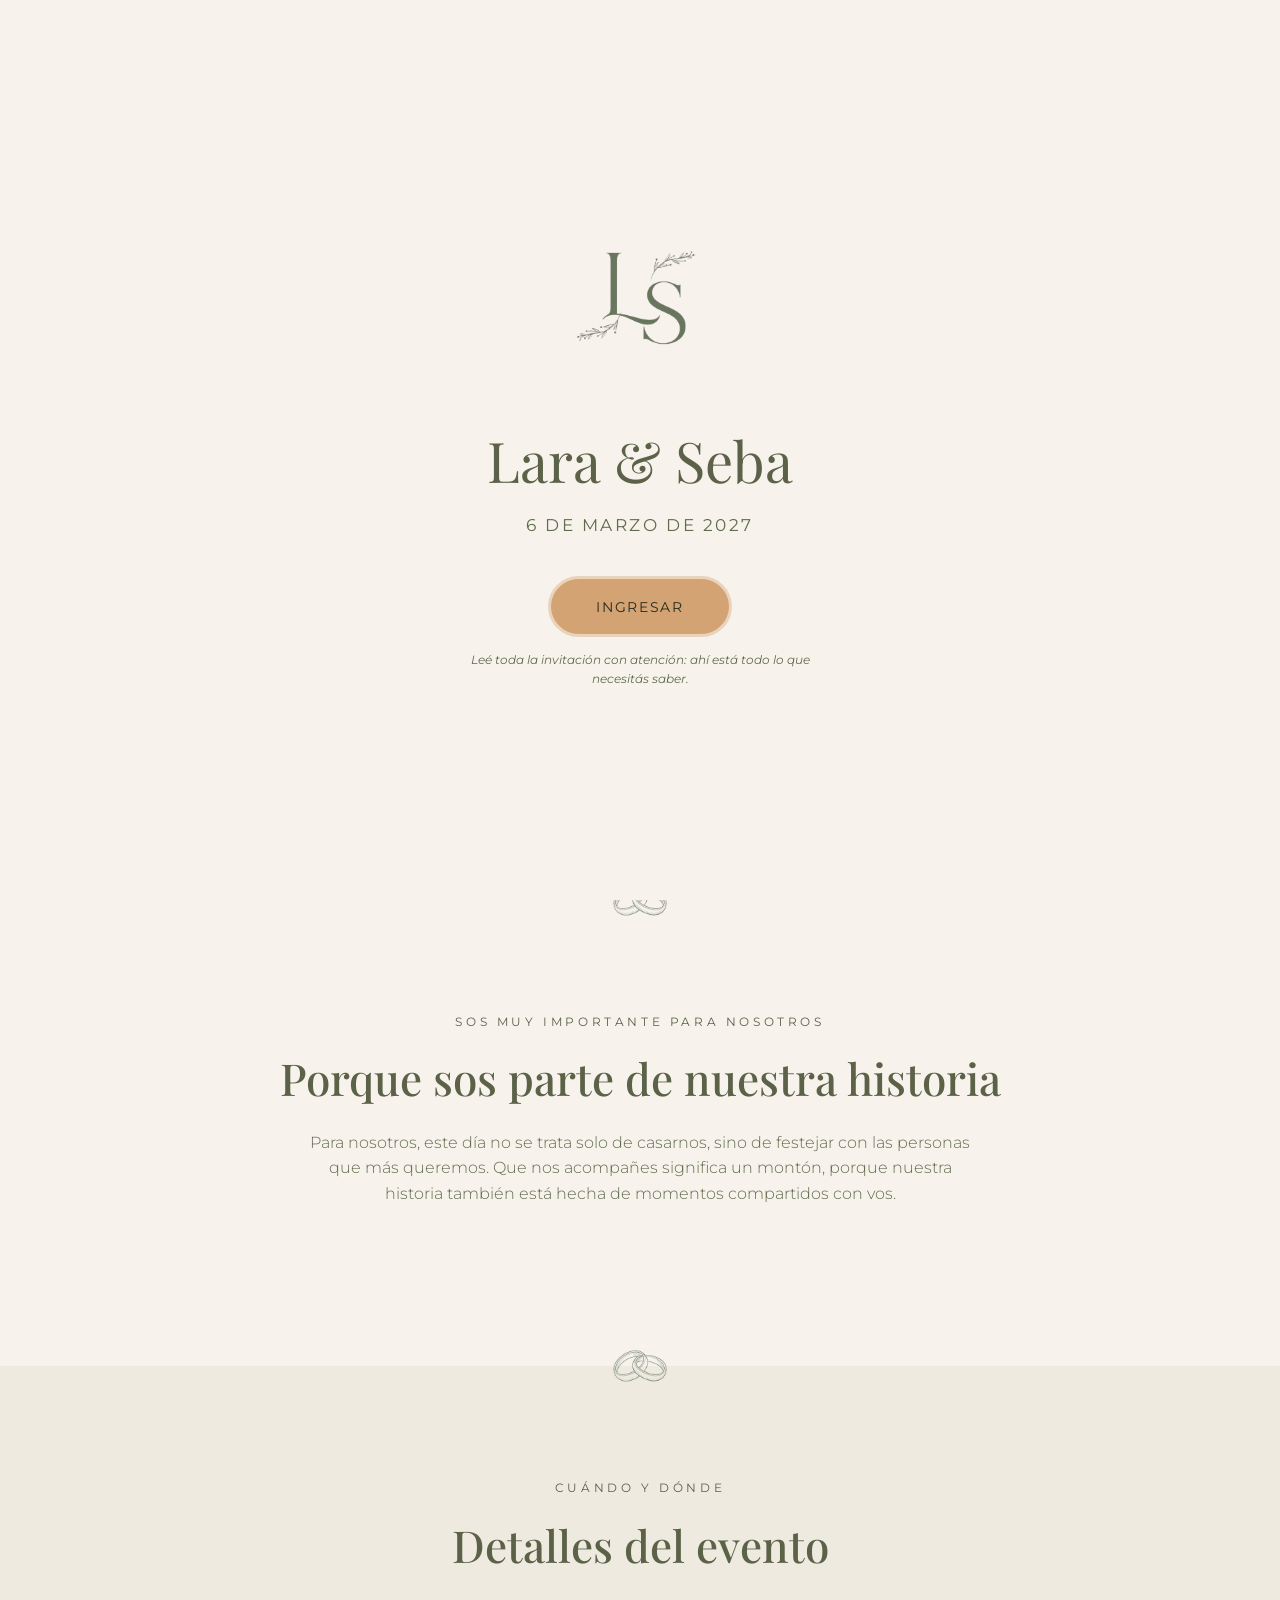
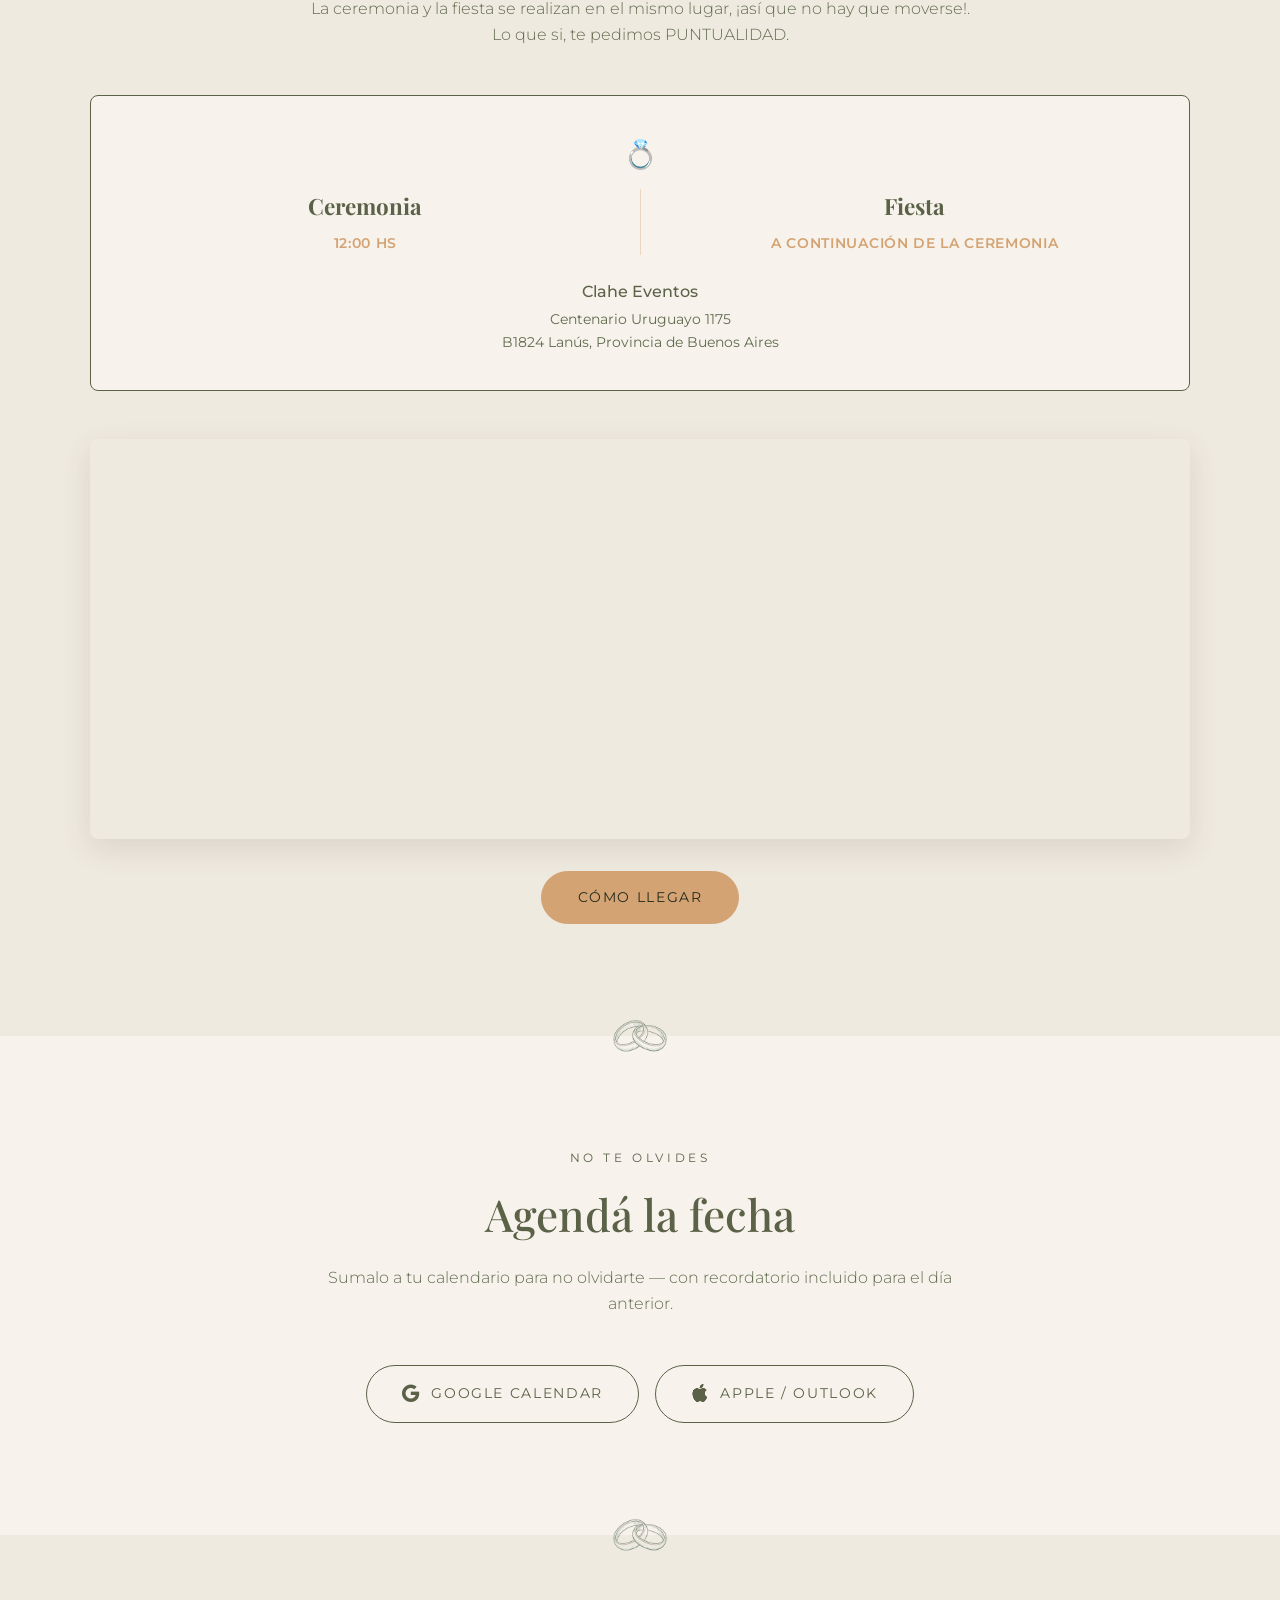
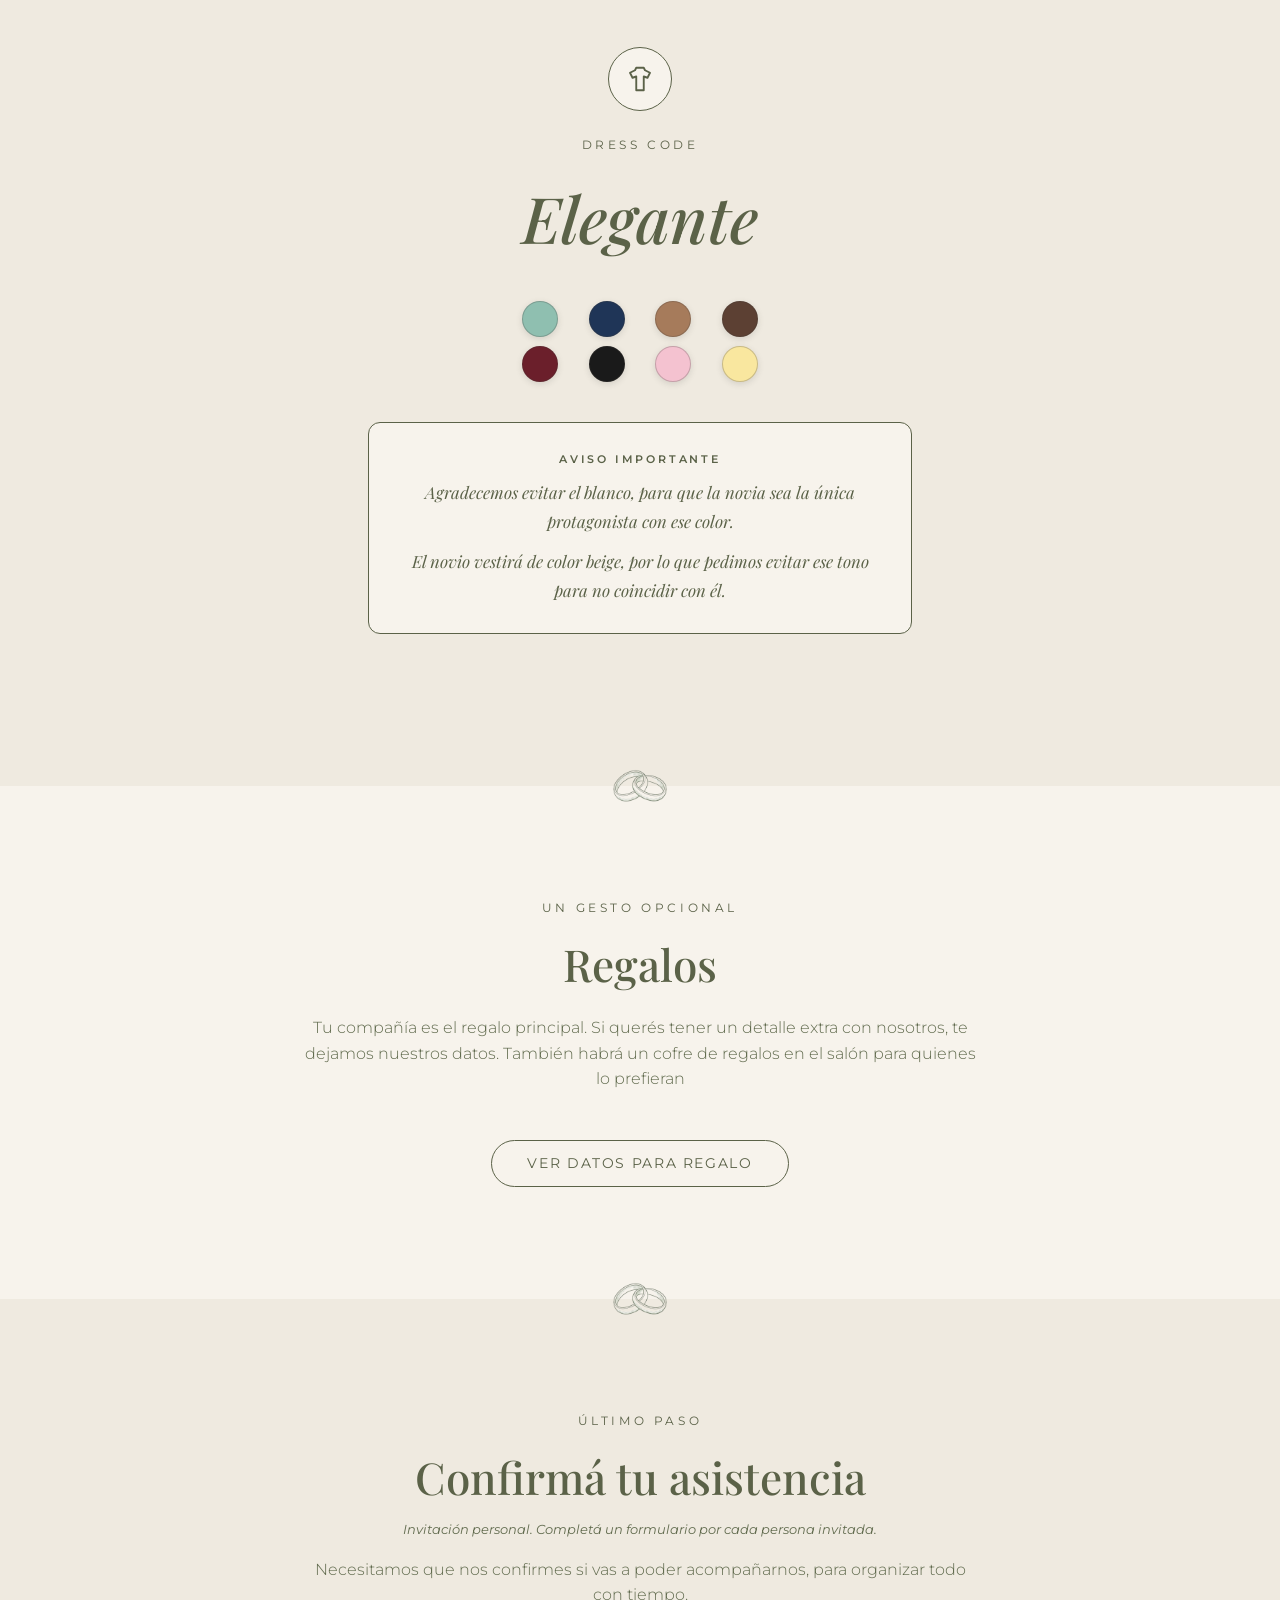
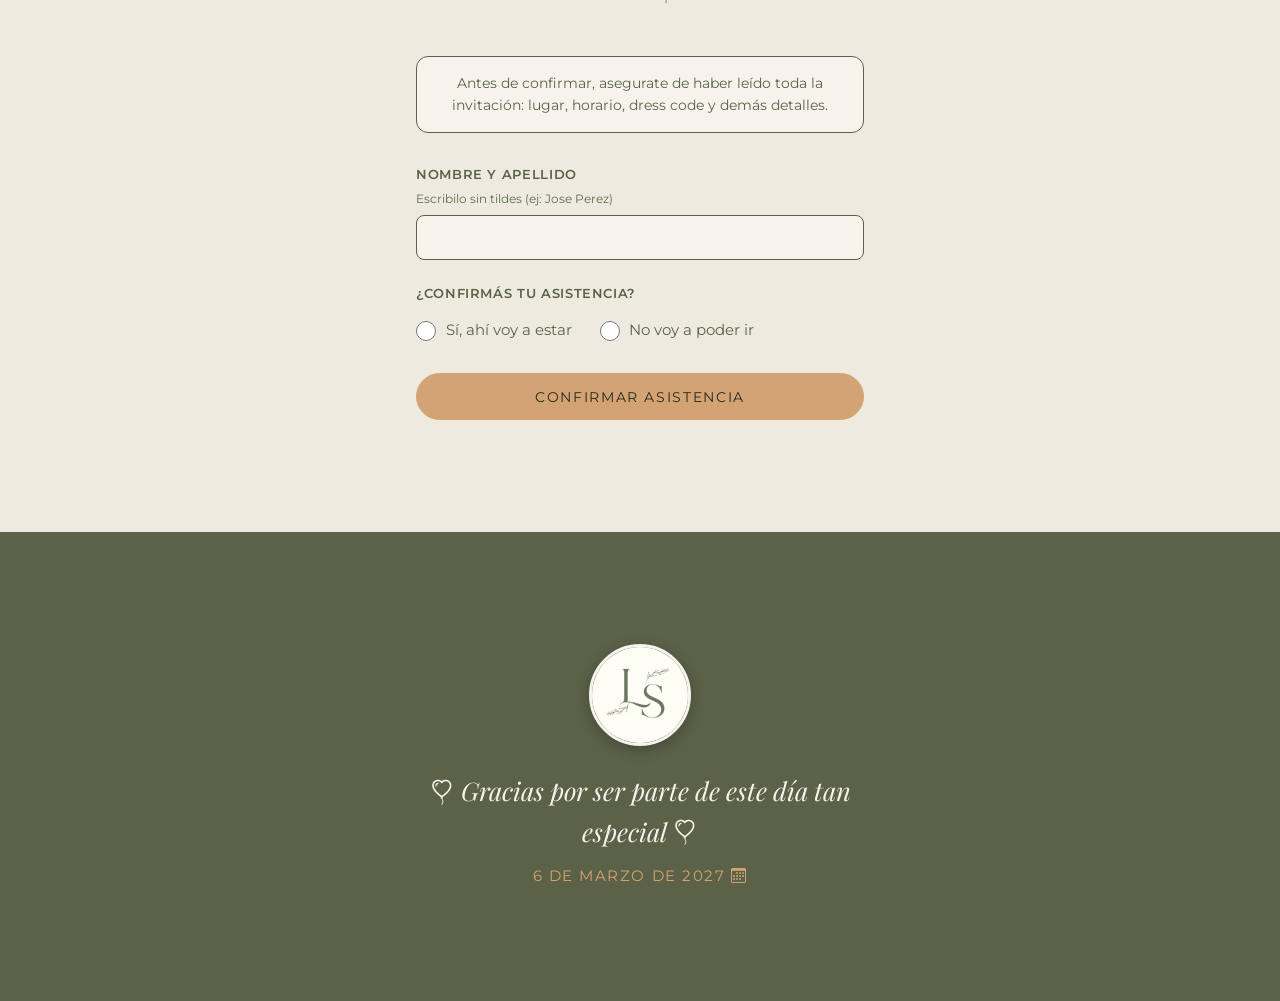
==== commit a7b4b5d3: "Add hints to RSVP form and enhance scroll cue visibility" ====
--- a/index.html
+++ b/index.html
@@ -65,6 +65,7 @@
       <button type="button" class="btn btn--solid landing-gate__enter" id="landing-gate-enter">
         Ingresar
       </button>
+      <p class="landing-gate__hint">Leé toda la invitación con atención: ahí está todo lo que necesitás saber.</p>
     </div>
   </div>
 
@@ -121,8 +122,11 @@
       </div>
     </div>
 
-    <a href="#invitamos" class="hero__scroll" aria-label="Bajar a la siguiente sección">
-      <span></span>
+    <a href="#invitamos" class="hero__scroll" id="hero-scroll" aria-label="Bajar a la siguiente sección">
+      <span class="hero__scroll-text">Deslizá hacia abajo</span>
+      <svg class="hero__scroll-arrow" viewBox="0 0 24 24" width="34" height="34" fill="none" stroke="currentColor" stroke-width="2.5" stroke-linecap="round" stroke-linejoin="round" aria-hidden="true">
+        <polyline points="6 9 12 15 18 9"/>
+      </svg>
     </a>
   </header>
 
@@ -291,7 +295,7 @@
       <p class="section__kicker reveal">Un gesto opcional</p>
       <h2 class="section__title reveal">Regalos</h2>
       <p class="section__text reveal">
-        Tu compañía es el regalo principal. Si querés tener un detalle extra con nosotros, te dejamos nuestros datos.
+        Tu compañía es el regalo principal. Si querés tener un detalle extra con nosotros, te dejamos nuestros datos. También habrá un cofre de regalos en el salón para quienes lo prefieran
       </p>
 
       <button type="button" class="btn btn--outline-dark gifts__trigger reveal" id="gifts-open-btn" aria-haspopup="dialog" aria-controls="gifts-modal">
@@ -376,6 +380,10 @@
       <p class="section__text reveal">
         Necesitamos que nos confirmes si vas a poder acompañarnos, para organizar todo con tiempo.
       </p>
+
+      <div class="rsvp-reminder reveal">
+        <p>Antes de confirmar, asegurate de haber leído toda la invitación: lugar, horario, dress code y demás detalles.</p>
+      </div>
 
       <form class="rsvp-form reveal" id="rsvp-form" autocomplete="off">
         <div class="form-field">
--- a/styles.css
+++ b/styles.css
@@ -194,6 +194,14 @@
   opacity: 0;
 }
 
+.landing-gate__hint {
+  font-size: 0.75rem;
+  font-style: italic;
+  color: var(--color-texto-claro);
+  max-width: 22rem;
+  margin-top: 1rem;
+}
+
 /* ==========================================================================
    BOTÓN DE MÚSICA DE FONDO
    Flotante y fijo arriba a la izquierda, por encima de todo el contenido
@@ -496,35 +504,59 @@
   margin-top: 0.25rem;
 }
 
-/* Flecha de scroll
-   El visual es una línea fina de 1px, pero el área táctil real (el <a>)
-   se agranda a 44x44px para que sea fácil de tocar en celulares. */
+/* Cartel "Deslizá hacia abajo" + flecha.
+   El área táctil real del <a> es de al menos 44x44px (ancho fijo mínimo,
+   alto por padding), aunque el contenido visual sea más chico — pensado
+   para invitados mayores, junto con el texto explícito en vez de depender
+   de que se entienda una flechita sola. Se desvanece con el scroll (JS,
+   initHeroScrollCue) y vuelve a aparecer al volver arriba del todo. */
 .hero__scroll {
   position: absolute;
-  bottom: 1rem;
+  bottom: 1.25rem;
   left: 50%;
   transform: translateX(-50%);
   z-index: 1;
-  width: 44px;
-  height: 44px;
-  display: flex;
-  align-items: flex-end;
+  min-width: 44px;
+  min-height: 44px;
+  display: flex;
+  flex-direction: column;
+  align-items: center;
   justify-content: center;
-  padding-bottom: 0.5rem;
-}
-
-.hero__scroll span {
-  display: block;
-  width: 1px;
-  height: 2.5rem;
-  background: var(--color-detalle);
-  position: relative;
-  animation: scrollPulse 2s ease-in-out infinite;
-}
-
-@keyframes scrollPulse {
-  0%, 100% { opacity: 0.3; transform: scaleY(0.7); transform-origin: top; }
-  50% { opacity: 1; transform: scaleY(1); transform-origin: top; }
+  gap: 0.35rem;
+  /* Pastilla sutil: separa el cartel de la foto de fondo sin tapar
+     countdown/texto de arriba (es un fondo, no agrega altura extra al
+     bloque centrado del hero). */
+  padding: 0.6rem 1rem;
+  border-radius: 999px;
+  background: rgba(63, 58, 52, 0.45);
+  color: var(--color-fondo);
+  text-align: center;
+  text-shadow: 0 2px 8px rgba(0, 0, 0, 0.4);
+  transition: opacity 0.3s ease;
+}
+
+.hero__scroll.is-hidden {
+  opacity: 0;
+  pointer-events: none;
+}
+
+.hero__scroll-text {
+  font-size: clamp(0.95rem, 2.4vw, 1.25rem);
+  font-weight: 600;
+  letter-spacing: 0.1em;
+  text-transform: uppercase;
+  white-space: nowrap;
+}
+
+.hero__scroll-arrow {
+  width: 34px;
+  height: 34px;
+  animation: scrollBounce 1.6s ease-in-out infinite;
+}
+
+@keyframes scrollBounce {
+  0%, 100% { transform: translateY(0); }
+  50% { transform: translateY(6px); }
 }
 
 /* ==========================================================================
@@ -562,7 +594,7 @@
 
 @media (prefers-reduced-motion: reduce) {
   html { scroll-behavior: auto; }
-  .reveal, .hero .reveal, .hero__scroll span {
+  .reveal, .hero .reveal, .hero__scroll-arrow {
     animation: none !important;
     transition: none !important;
     opacity: 1 !important;
@@ -1102,6 +1134,25 @@
   color: var(--color-texto-claro);
   margin-top: -0.5rem;
   margin-bottom: 1rem;
+}
+
+.rsvp-reminder {
+  /* --color-fondo (no -secundario): la sección .rsvp ya usa
+     --color-fondo-secundario de fondo, así que este es el tono que
+     contrasta contra ella — mismo criterio que .dresscode__notice o
+     .gift-field en sus respectivas secciones. */
+  background: var(--color-fondo);
+  border: 1px solid var(--color-acento);
+  border-radius: 12px;
+  padding: 1rem 1.25rem;
+  max-width: 28rem;
+  margin: 0 auto 2rem;
+}
+
+.rsvp-reminder p {
+  font-size: 0.85rem;
+  color: var(--color-texto);
+  margin: 0;
 }
 
 /* ==========================================================================
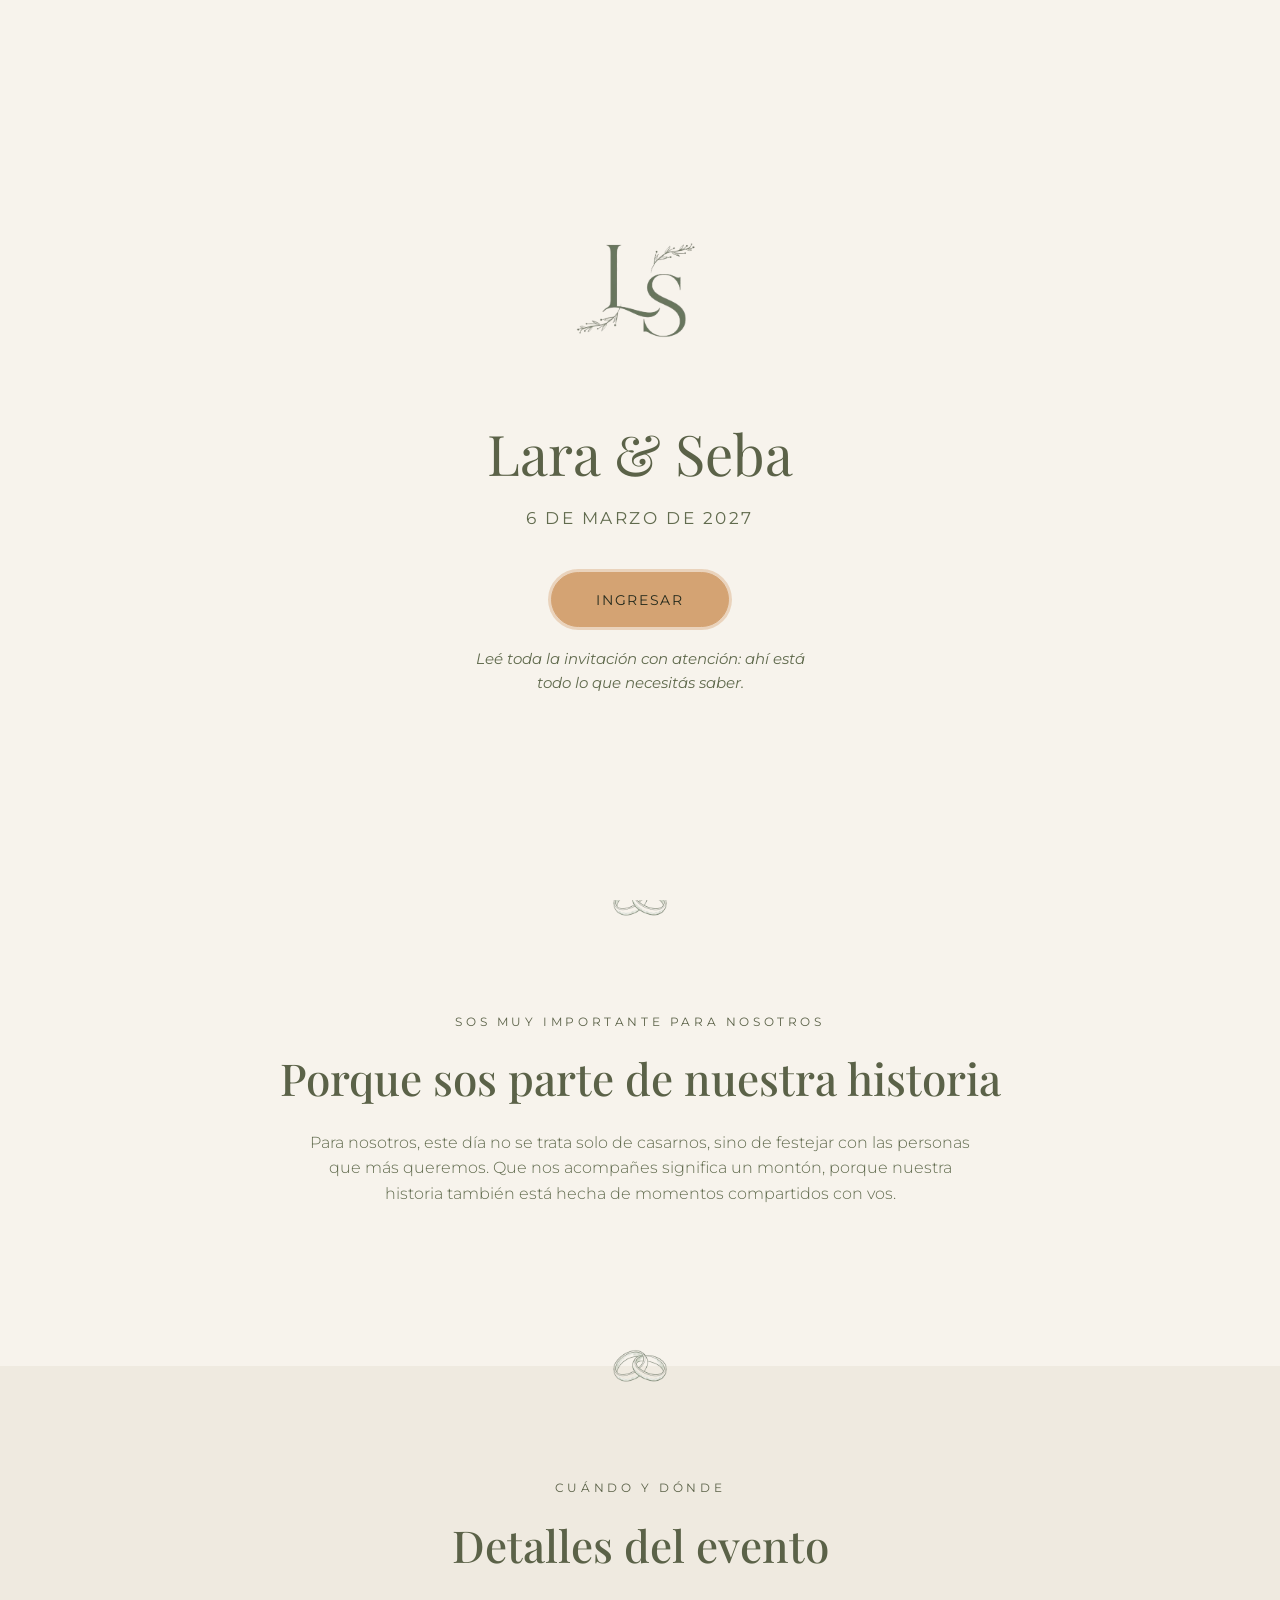
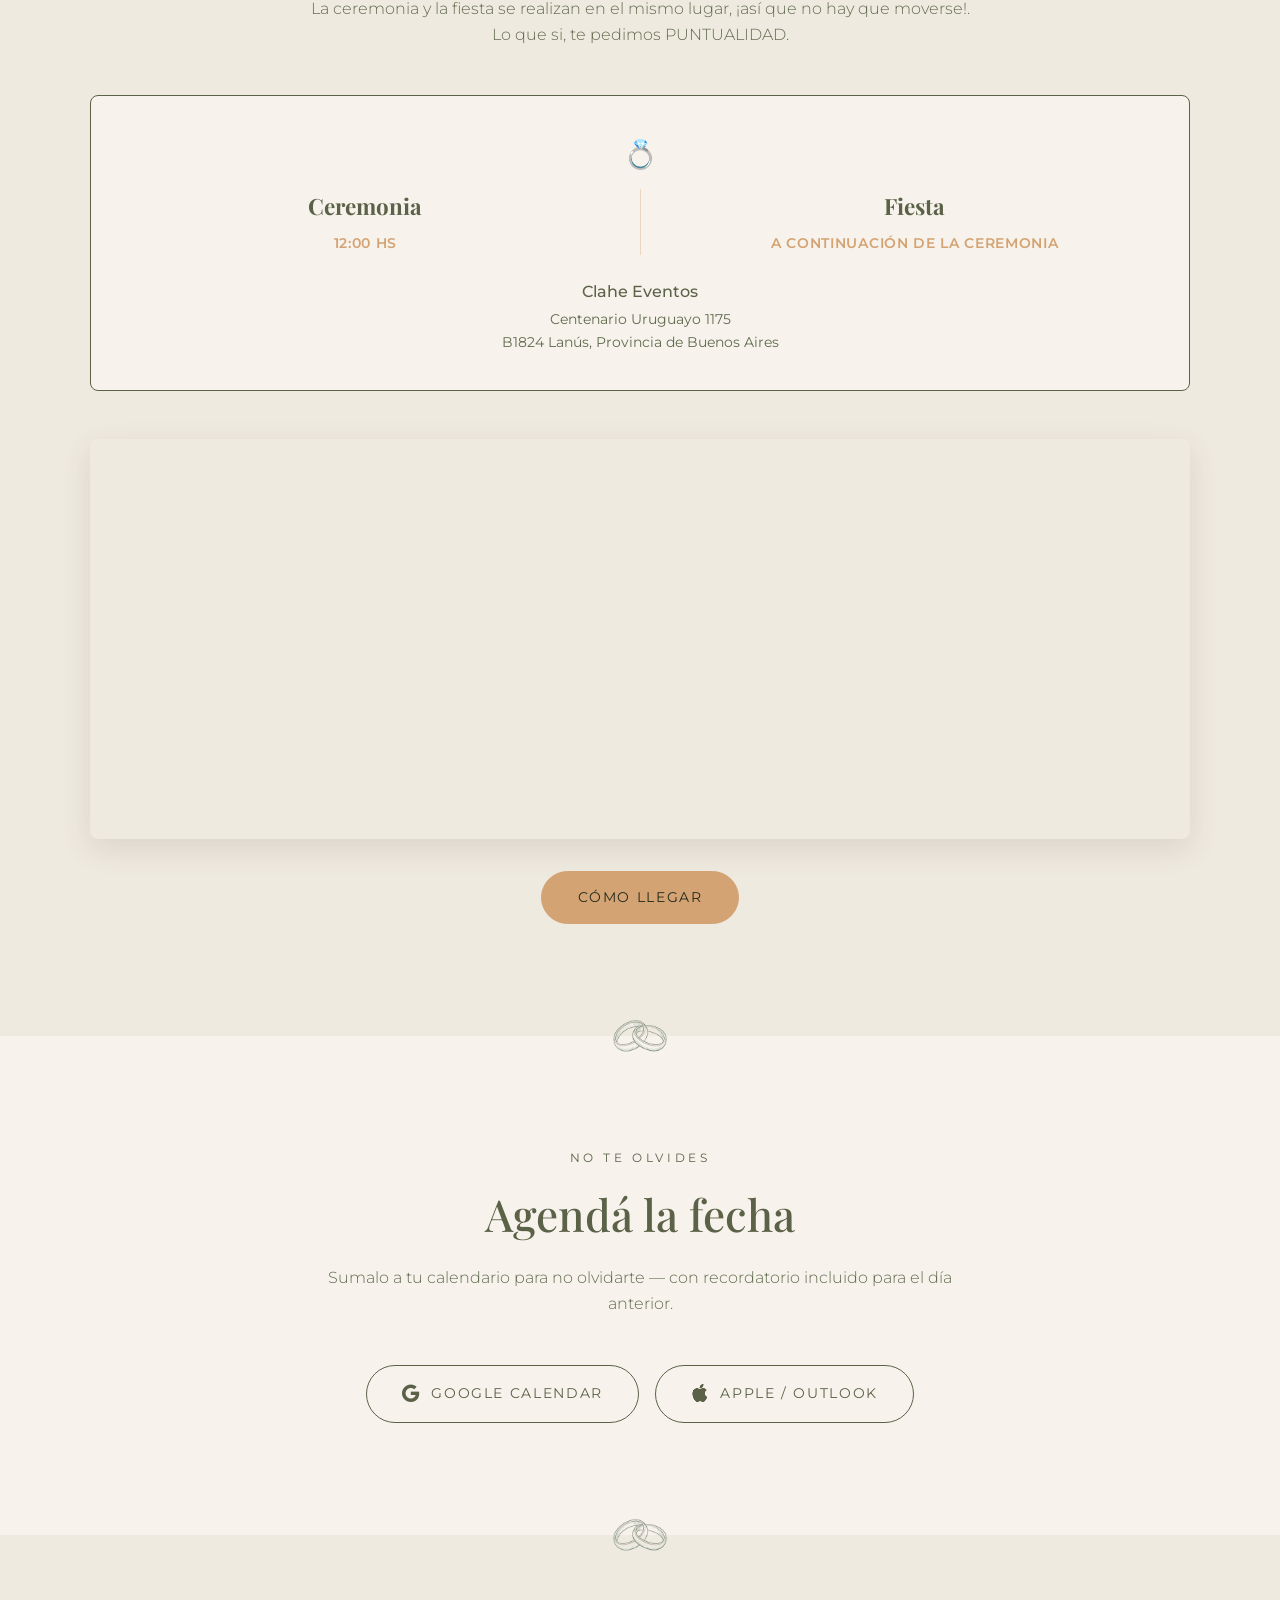
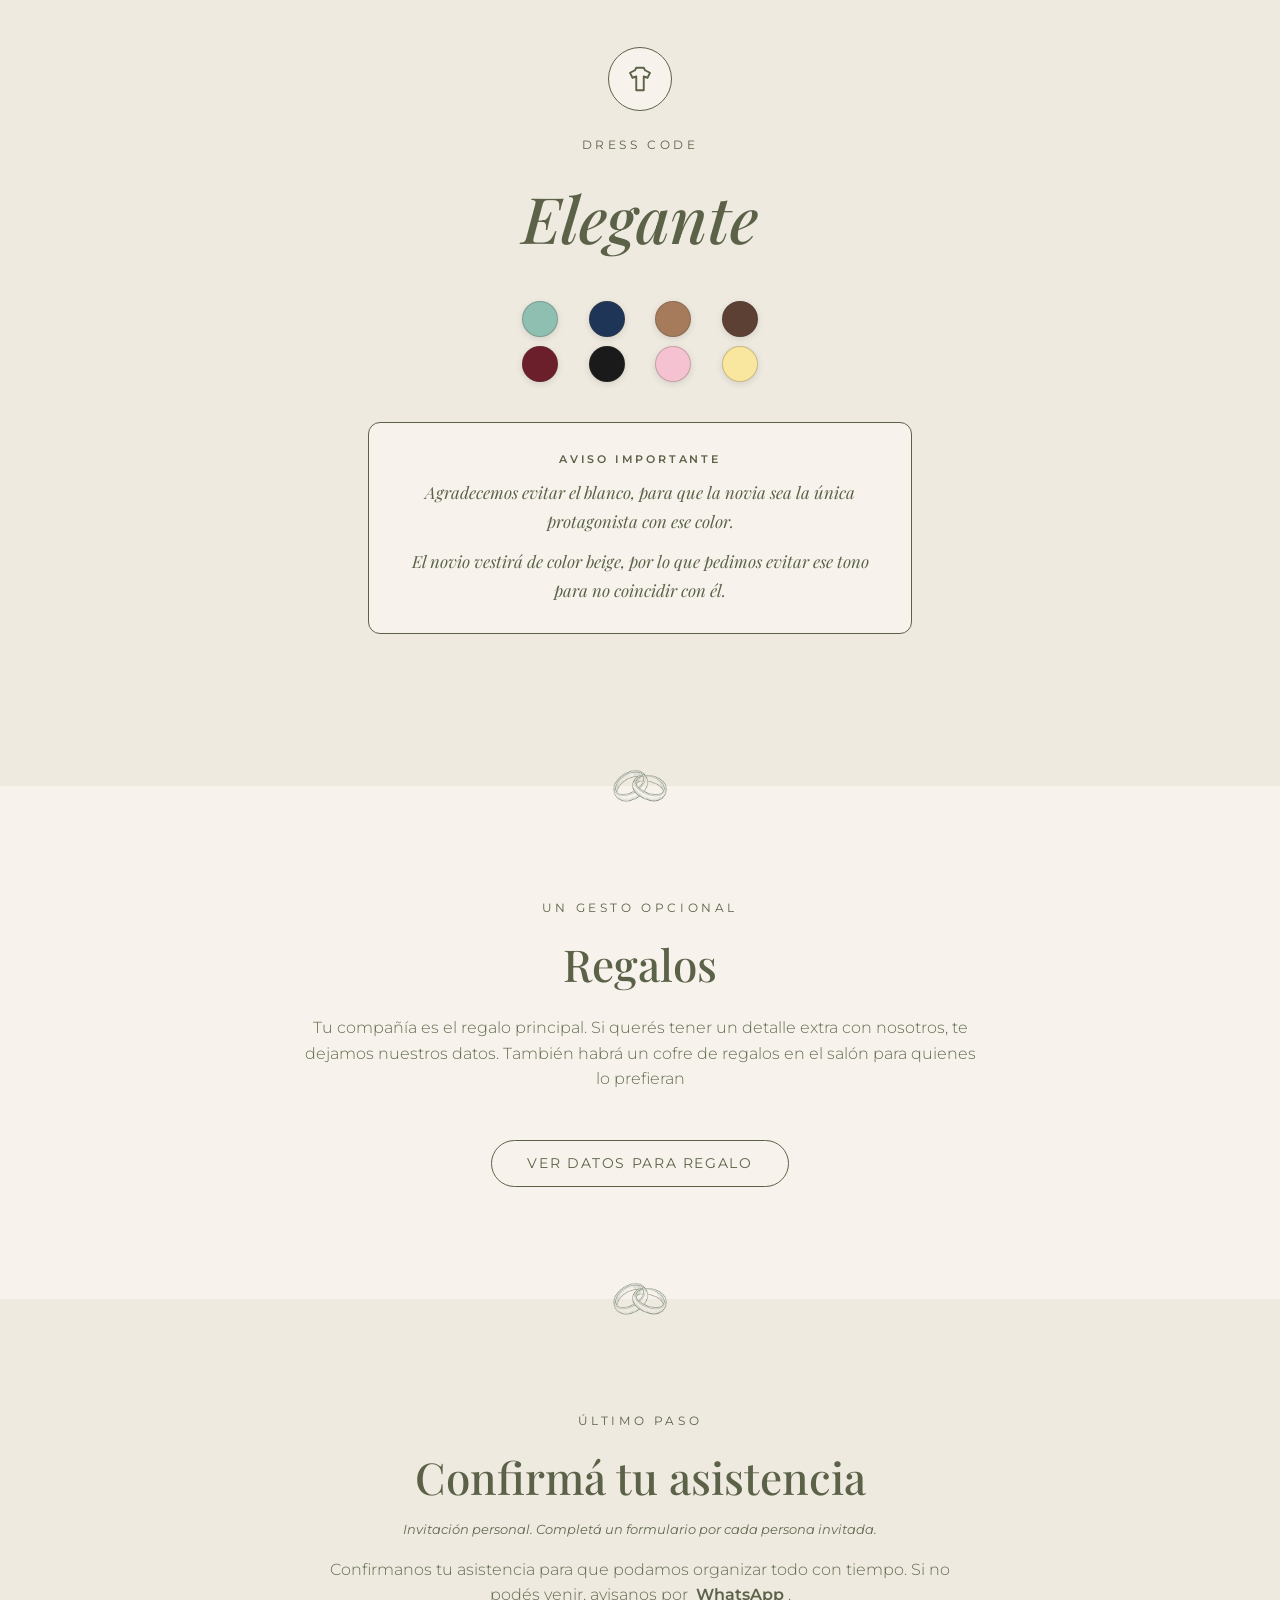
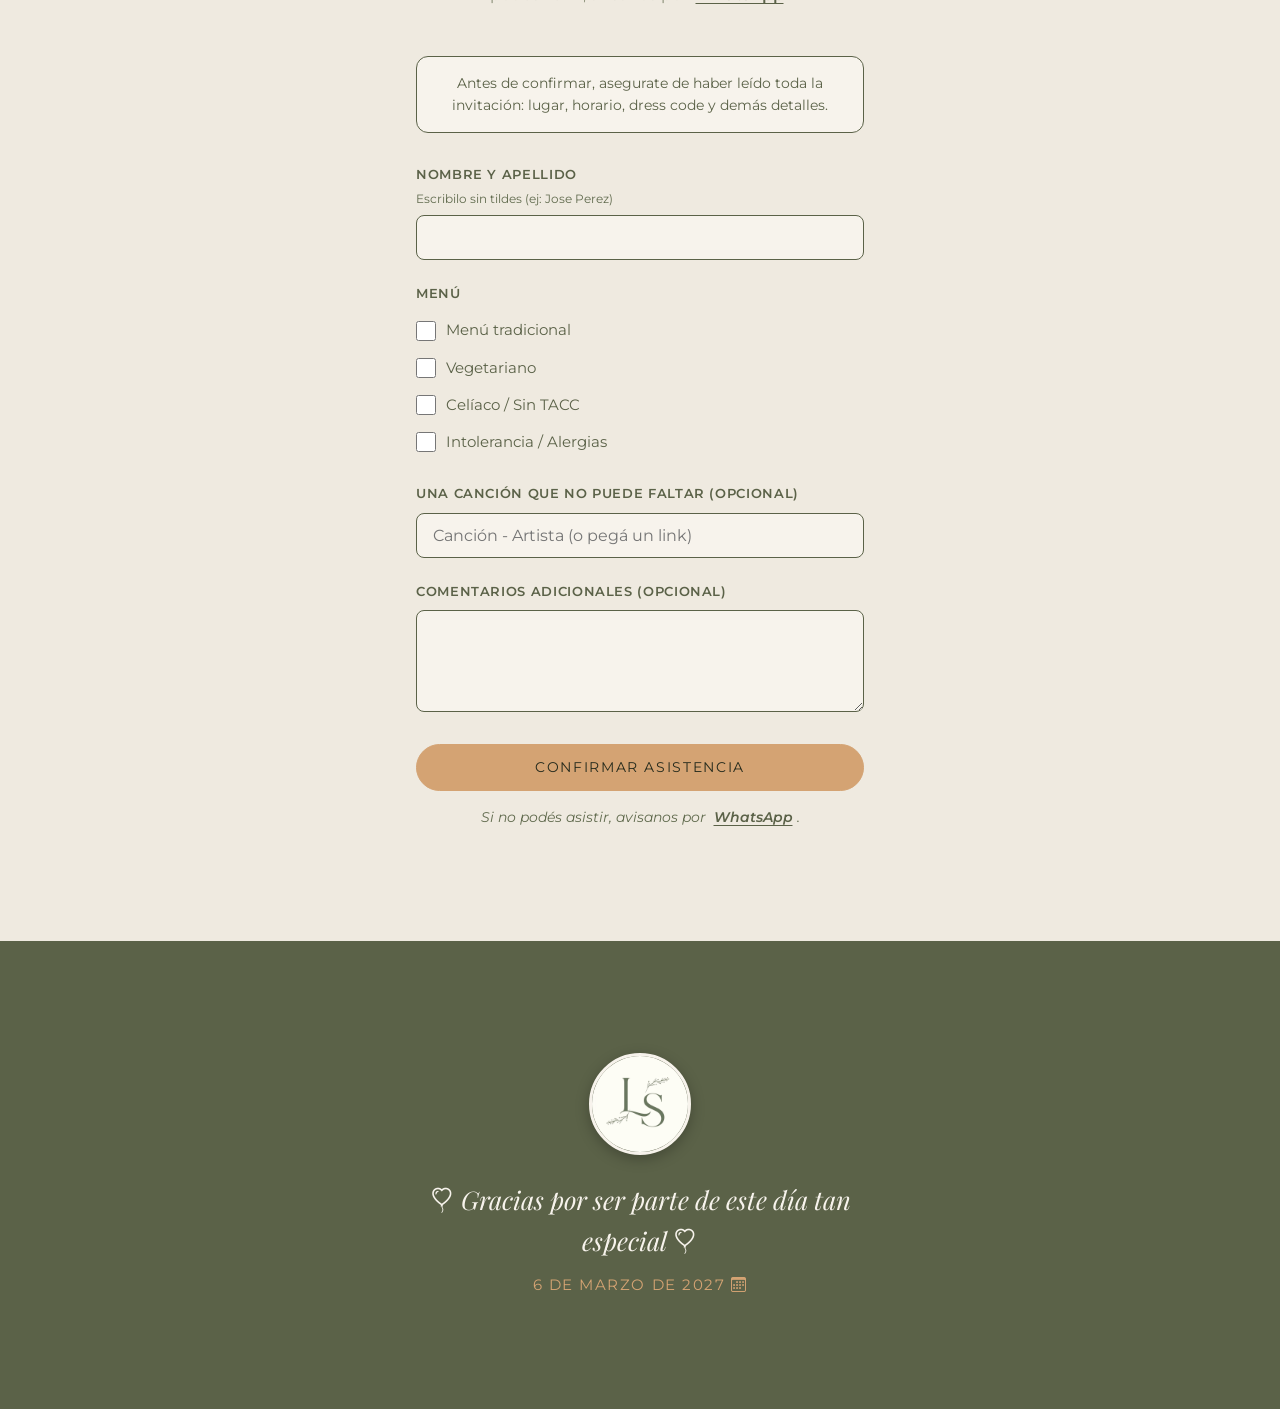
==== commit 9aeb5adc: "Make RSVP form attendance-only and point declines to WhatsApp - Remove the Yes/No attendance radios " ====
--- a/index.html
+++ b/index.html
@@ -378,7 +378,12 @@
       <h2 class="section__title reveal">Confirmá tu asistencia</h2>
       <p class="rsvp-note reveal">Invitación personal. Completá un formulario por cada persona invitada.</p>
       <p class="section__text reveal">
-        Necesitamos que nos confirmes si vas a poder acompañarnos, para organizar todo con tiempo.
+        Confirmanos tu asistencia para que podamos organizar todo con tiempo. Si no podés venir, avisanos por
+        <a
+          href="https://wa.me/5491133480244?text=Hola%20Seba!%20Te%20escribo%20porque%20no%20voy%20a%20poder%20asistir"
+          target="_blank"
+          rel="noopener"
+          class="rsvp-form__decline-link">WhatsApp</a>.
       </p>
 
       <div class="rsvp-reminder reveal">
@@ -399,73 +404,52 @@
         </div>
 
         <div class="form-field">
-          <span class="form-field__label">¿Confirmás tu asistencia?</span>
-          <div class="rsvp-form__radios" role="radiogroup" aria-label="¿Confirmás tu asistencia?">
-            <label class="rsvp-form__radio">
-              <input type="radio" name="asistencia" value="Sí" required>
-              Sí, ahí voy a estar
+          <span class="form-field__label">Menú</span>
+          <!-- "Menú tradicional" es excluyente con el resto (ver
+               initRsvpForm en script.js): si se tilda, destilda
+               automáticamente cualquier otra opción, y viceversa. Las
+               demás sí se pueden combinar entre sí libremente. -->
+          <div class="rsvp-form__checkboxes" role="group" aria-label="Menú">
+            <label class="rsvp-form__checkbox">
+              <input type="checkbox" name="menu" value="Menú tradicional" id="rsvp-menu-tradicional">
+              Menú tradicional
             </label>
-            <label class="rsvp-form__radio">
-              <input type="radio" name="asistencia" value="No" required>
-              No voy a poder ir
+            <label class="rsvp-form__checkbox">
+              <input type="checkbox" name="menu" value="Vegetariano">
+              Vegetariano
+            </label>
+            <label class="rsvp-form__checkbox">
+              <input type="checkbox" name="menu" value="Celíaco / Sin TACC">
+              Celíaco / Sin TACC
+            </label>
+            <label class="rsvp-form__checkbox">
+              <input type="checkbox" name="menu" value="Intolerancia / Alergias">
+              Intolerancia / Alergias
             </label>
           </div>
-        </div>
-
-        <!-- Menú y Mensaje solo importan si la persona va a venir: quedan
-             ocultos con una transición suave hasta que se marca "Sí, ahí
-             voy a estar" (ver script.js, initRsvpForm). -->
-        <div class="rsvp-form__conditional" id="rsvp-conditional">
-          <div class="rsvp-form__conditional-inner">
-            <div class="form-field">
-              <span class="form-field__label">Menú</span>
-              <!-- "Menú tradicional" es excluyente con el resto (ver
-                   syncMenuExclusivity en script.js): si se tilda, destilda
-                   automáticamente cualquier otra opción, y viceversa. Las
-                   otras cuatro sí se pueden combinar entre sí libremente. -->
-              <div class="rsvp-form__checkboxes" role="group" aria-label="Menú">
-                <label class="rsvp-form__checkbox">
-                  <input type="checkbox" name="menu" value="Menú tradicional" id="rsvp-menu-tradicional">
-                  Menú tradicional
-                </label>
-                <label class="rsvp-form__checkbox">
-                  <input type="checkbox" name="menu" value="Vegetariano">
-                  Vegetariano
-                </label>
-                <label class="rsvp-form__checkbox">
-                  <input type="checkbox" name="menu" value="Celíaco / Sin TACC">
-                  Celíaco / Sin TACC
-                </label>
-                <label class="rsvp-form__checkbox">
-                  <input type="checkbox" name="menu" value="Intolerancia / Alergias">
-                  Intolerancia / Alergias
-                </label>
-              </div>
-              <p class="rsvp-form__field-error" id="rsvp-menu-error" hidden>
-                Elegí al menos una opción de menú.
-              </p>
-            </div>
-
-            <div class="form-field">
-              <label for="rsvp-cancion" class="form-field__label">Una canción que no puede faltar (opcional)</label>
-              <input
-                type="text"
-                id="rsvp-cancion"
-                name="cancion"
-                class="form-field__input"
-                placeholder="Canción - Artista (o pegá un link)"
-                maxlength="250">
-            </div>
-
-            <div class="form-field">
-              <label for="rsvp-mensaje" class="form-field__label">Comentarios adicionales (opcional)</label>
-              <textarea
-                id="rsvp-mensaje"
-                name="mensaje"
-                class="form-field__input form-field__textarea"
-                rows="4"></textarea>
-            </div>
-          </div>
+          <p class="rsvp-form__field-error" id="rsvp-menu-error" hidden>
+            Elegí al menos una opción de menú.
+          </p>
+        </div>
+
+        <div class="form-field">
+          <label for="rsvp-cancion" class="form-field__label">Una canción que no puede faltar (opcional)</label>
+          <input
+            type="text"
+            id="rsvp-cancion"
+            name="cancion"
+            class="form-field__input"
+            placeholder="Canción - Artista (o pegá un link)"
+            maxlength="250">
+        </div>
+
+        <div class="form-field">
+          <label for="rsvp-mensaje" class="form-field__label">Comentarios adicionales (opcional)</label>
+          <textarea
+            id="rsvp-mensaje"
+            name="mensaje"
+            class="form-field__input form-field__textarea"
+            rows="4"></textarea>
         </div>
 
         <p class="rsvp-form__error" id="rsvp-form-error" hidden>
@@ -475,6 +459,15 @@
         <button type="submit" class="btn btn--solid rsvp-form__submit" id="rsvp-submit-btn">
           Confirmar asistencia
         </button>
+
+        <p class="rsvp-form__decline">
+          Si no podés asistir, avisanos por
+          <a
+            href="https://wa.me/5491133480244?text=Hola%20Seba!%20Te%20escribo%20porque%20no%20voy%20a%20poder%20asistir"
+            target="_blank"
+            rel="noopener"
+            class="rsvp-form__decline-link">WhatsApp</a>.
+        </p>
       </form>
 
       <div class="rsvp-success" id="rsvp-success" hidden>
--- a/styles.css
+++ b/styles.css
@@ -195,11 +195,11 @@
 }
 
 .landing-gate__hint {
-  font-size: 0.75rem;
+  font-size: clamp(0.8rem, 3.2vw, 0.95rem);
   font-style: italic;
   color: var(--color-texto-claro);
   max-width: 22rem;
-  margin-top: 1rem;
+  margin-top: 1.25rem;
 }
 
 /* ==========================================================================
@@ -512,7 +512,12 @@
    initHeroScrollCue) y vuelve a aparecer al volver arriba del todo. */
 .hero__scroll {
   position: absolute;
-  bottom: 1.25rem;
+  /* 5rem: bastante más arriba que el borde inferior del hero, para que
+     quede claramente por encima del separador de anillos que se apoya
+     sobre ese borde (ver .section-divider) — con margen de sobra sobre
+     el 1rem mínimo de aire pedido. */
+  bottom: 5rem; /* fallback si el navegador no soporta env() */
+  bottom: calc(5rem + env(safe-area-inset-bottom));
   left: 50%;
   transform: translateX(-50%);
   z-index: 1;
@@ -526,10 +531,11 @@
   /* Pastilla sutil: separa el cartel de la foto de fondo sin tapar
      countdown/texto de arriba (es un fondo, no agrega altura extra al
      bloque centrado del hero). */
-  padding: 0.6rem 1rem;
-  border-radius: 999px;
-  background: rgba(63, 58, 52, 0.45);
+  padding: 0.6rem 1.1rem;
+  border-radius: 1.25rem;
+  background: rgba(63, 58, 52, 0.55);
   color: var(--color-fondo);
+  opacity: 1;
   text-align: center;
   text-shadow: 0 2px 8px rgba(0, 0, 0, 0.4);
   transition: opacity 0.3s ease;
@@ -545,12 +551,17 @@
   font-weight: 600;
   letter-spacing: 0.1em;
   text-transform: uppercase;
+  /* Una sola línea siempre: nada de max-width que fuerce el corte. Si no
+     entrara en 320px, se achica el font-size en el media query de abajo
+     en vez de dejarlo partirse en dos líneas. */
   white-space: nowrap;
+  width: max-content;
 }
 
 .hero__scroll-arrow {
   width: 34px;
   height: 34px;
+  flex-shrink: 0;
   animation: scrollBounce 1.6s ease-in-out infinite;
 }
 
@@ -622,9 +633,6 @@
   }
   .landing-gate.is-opening .landing-gate__curtain {
     opacity: 0;
-  }
-  .rsvp-form__conditional {
-    transition: none;
   }
 }
 
@@ -1209,57 +1217,7 @@
   font-family: inherit;
 }
 
-select.form-field__input {
-  cursor: pointer;
-}
-
-/* Menú y Mensaje: ocultos por default, aparecen con una transición suave
-   cuando se marca "Sí, ahí voy a estar" (clase .is-visible via JS).
-   grid-template-rows 0fr → 1fr en vez de max-height: anima la altura real
-   del contenido sin necesitar un valor fijo en px (que se rompería si el
-   texto de alguna opción del <select> hace que el bloque cambie de alto). */
-.rsvp-form__conditional {
-  display: grid;
-  grid-template-rows: 0fr;
-  opacity: 0;
-  transition: grid-template-rows 0.4s ease, opacity 0.3s ease;
-}
-
-.rsvp-form__conditional.is-visible {
-  grid-template-rows: 1fr;
-  opacity: 1;
-}
-
-.rsvp-form__conditional-inner {
-  overflow: hidden;
-  min-height: 0;
-}
-
-.rsvp-form__radios {
-  display: flex;
-  flex-wrap: wrap;
-  gap: 0.5rem 1.75rem;
-}
-
-.rsvp-form__radio {
-  display: flex;
-  align-items: center;
-  gap: 0.6rem;
-  padding: 0.4rem 0; /* agranda el área táctil sin agrandar el texto */
-  font-size: 0.95rem;
-  color: var(--color-texto);
-  cursor: pointer;
-}
-
-.rsvp-form__radio input[type="radio"] {
-  width: 20px;
-  height: 20px;
-  accent-color: var(--color-detalle);
-  cursor: pointer;
-}
-
-/* Mismo patrón visual que .rsvp-form__radios, pero en columna: con 5
-   opciones (algunas largas, como "Celíaco / Sin TACC") en fila se
+/* En columna: con opciones largas como "Celíaco / Sin TACC", en fila se
    apretaban o rompían mal el layout en mobile. */
 .rsvp-form__checkboxes {
   display: flex;
@@ -1309,6 +1267,28 @@
   cursor: not-allowed;
   transform: none;
   box-shadow: none;
+}
+
+/* "Si no podés asistir, avisanos por WhatsApp." debajo del botón. */
+.rsvp-form__decline {
+  margin-top: 1rem;
+  text-align: center;
+  font-size: 0.85rem;
+  font-style: italic;
+  color: var(--color-texto-claro);
+}
+
+.rsvp-form__decline-link {
+  color: var(--color-acento);
+  font-weight: 600;
+  text-decoration: underline;
+  text-underline-offset: 3px;
+  /* Área táctil cómoda (~44px de alto) sin correr el texto: el padding
+     agranda la zona clickeable y el margin negativo compensa ese mismo
+     padding para que la línea no gane altura. */
+  display: inline-block;
+  padding: 0.75rem 0.3rem;
+  margin: -0.75rem -0.05rem;
 }
 
 .rsvp-form__error {
@@ -1419,10 +1399,43 @@
    horizontal de los botones para que los textos más largos no queden
    apretados ni se corten en dos líneas de forma incómoda. La altura
    (y por lo tanto el área táctil) no se ve afectada. */
+/* Mobile (320px-480px): el cartel "Deslizá hacia abajo" se ancla cerca
+   del borde inferior real del viewport (ver .hero__scroll), que no
+   necesariamente coincide con el borde inferior del bloque de contenido
+   centrado del hero (depende de cuánto más alto sea el viewport que ese
+   contenido). Reservamos espacio de sobra con padding-bottom en .hero
+   para garantizar los ~1.5rem de aire entre el countdown y el cartel
+   incluso en los celulares más bajos/chicos. */
+@media (max-width: 480px) {
+  .hero {
+    padding-bottom: 9rem;
+  }
+}
+
 @media (max-width: 380px) {
   .btn {
     padding: 0.9rem 1.5rem;
     font-size: 0.8rem;
+  }
+
+  /* Pastilla y flecha un poco más chicas en los celulares más angostos.
+     El "bottom" queda igual que en la regla base (5rem + safe-area): acá
+     solo achicamos tamaño, no posición. */
+  .hero__scroll {
+    padding: 0.5rem 0.85rem;
+  }
+
+  .hero__scroll-arrow {
+    width: 27px;
+    height: 27px;
+  }
+
+  /* Red de seguridad: si en 320px el texto no entrara en una línea con
+     el tamaño normal, se achica acá en vez de permitir el corte
+     (.hero__scroll-text tiene white-space: nowrap, nunca se parte). */
+  .hero__scroll-text {
+    font-size: 0.8rem;
+    letter-spacing: 0.08em;
   }
 }
 
@@ -1457,11 +1470,3 @@
 .copy-btn:focus-visible {
   border-radius: 50%;
 }
-
-/* Los radio buttons ya traen su propio foco nativo chico y pegado al
-   control; con box-shadow se ve mejor si además lo redondeamos. */
-.rsvp-form__radio input[type="radio"]:focus-visible {
-  outline: none;
-  box-shadow: 0 0 0 3px rgba(212, 163, 115, 0.4);
-  border-radius: 50%;
-}
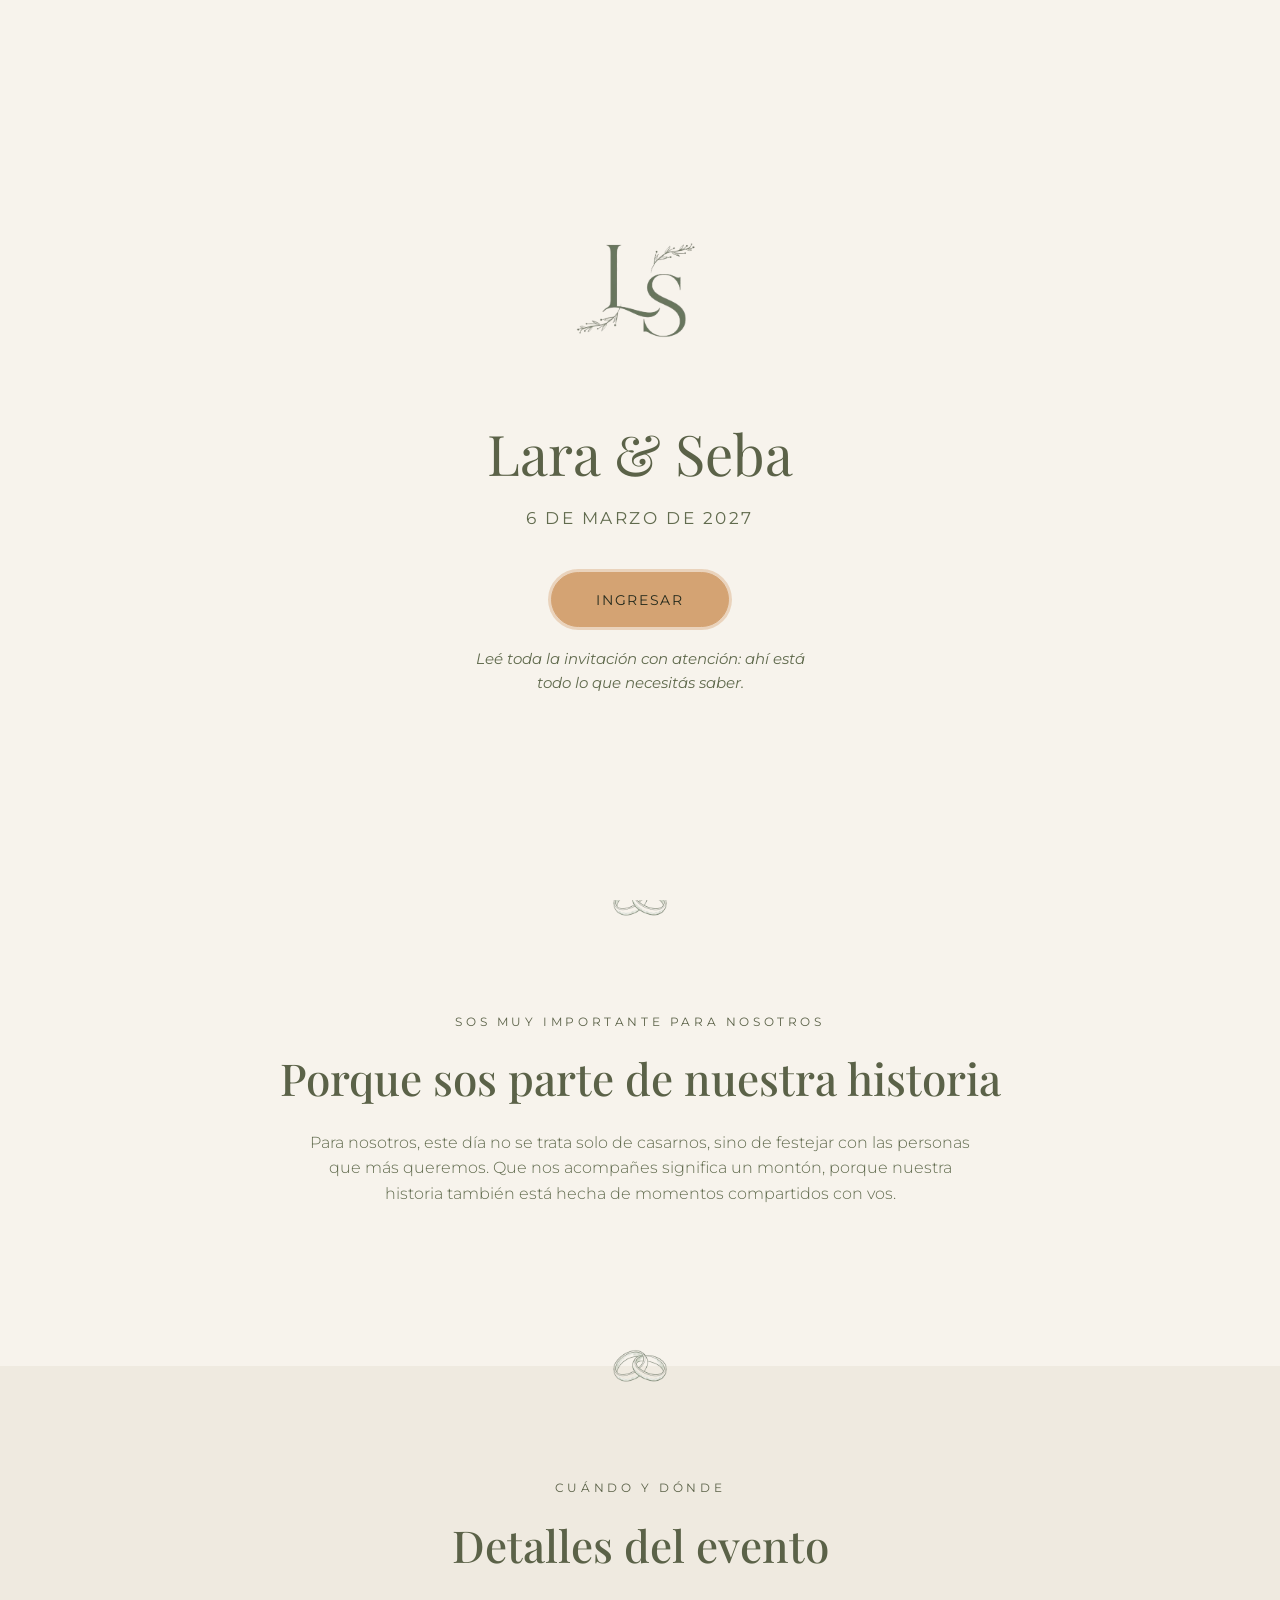
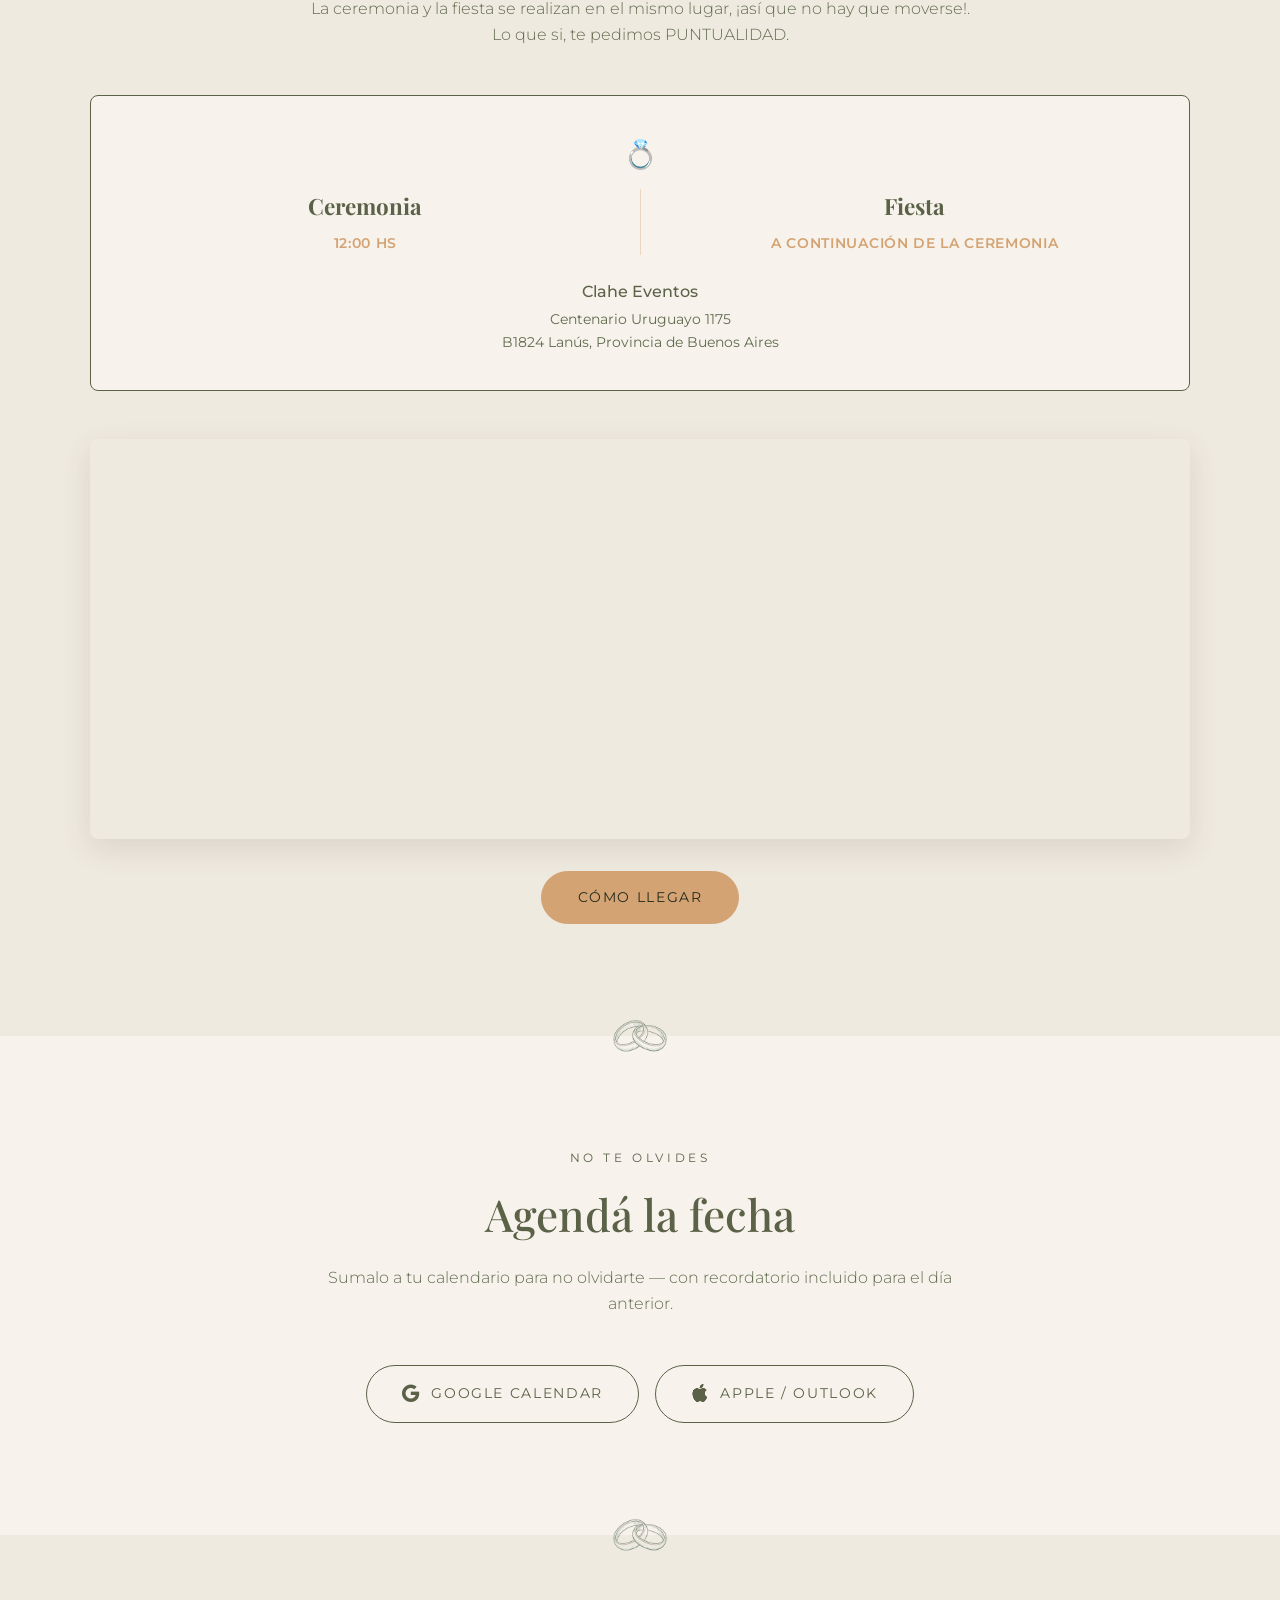
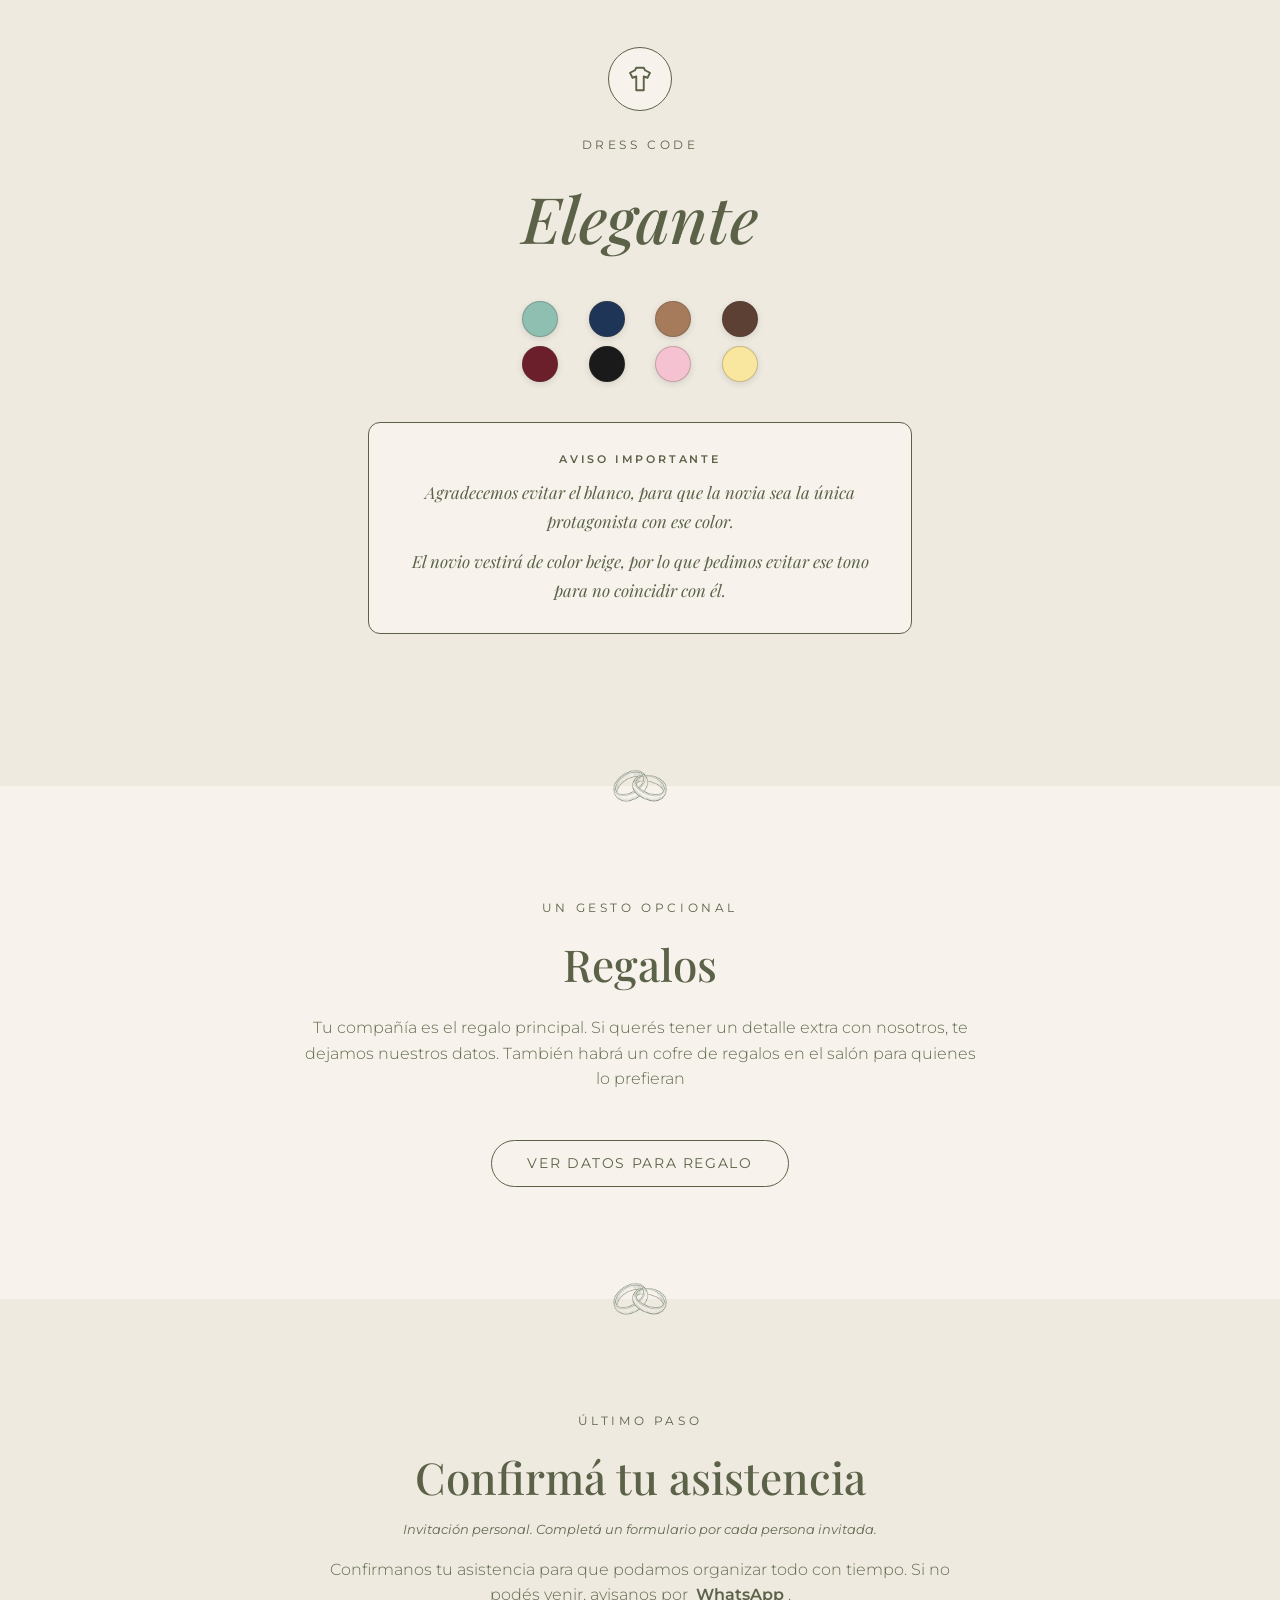
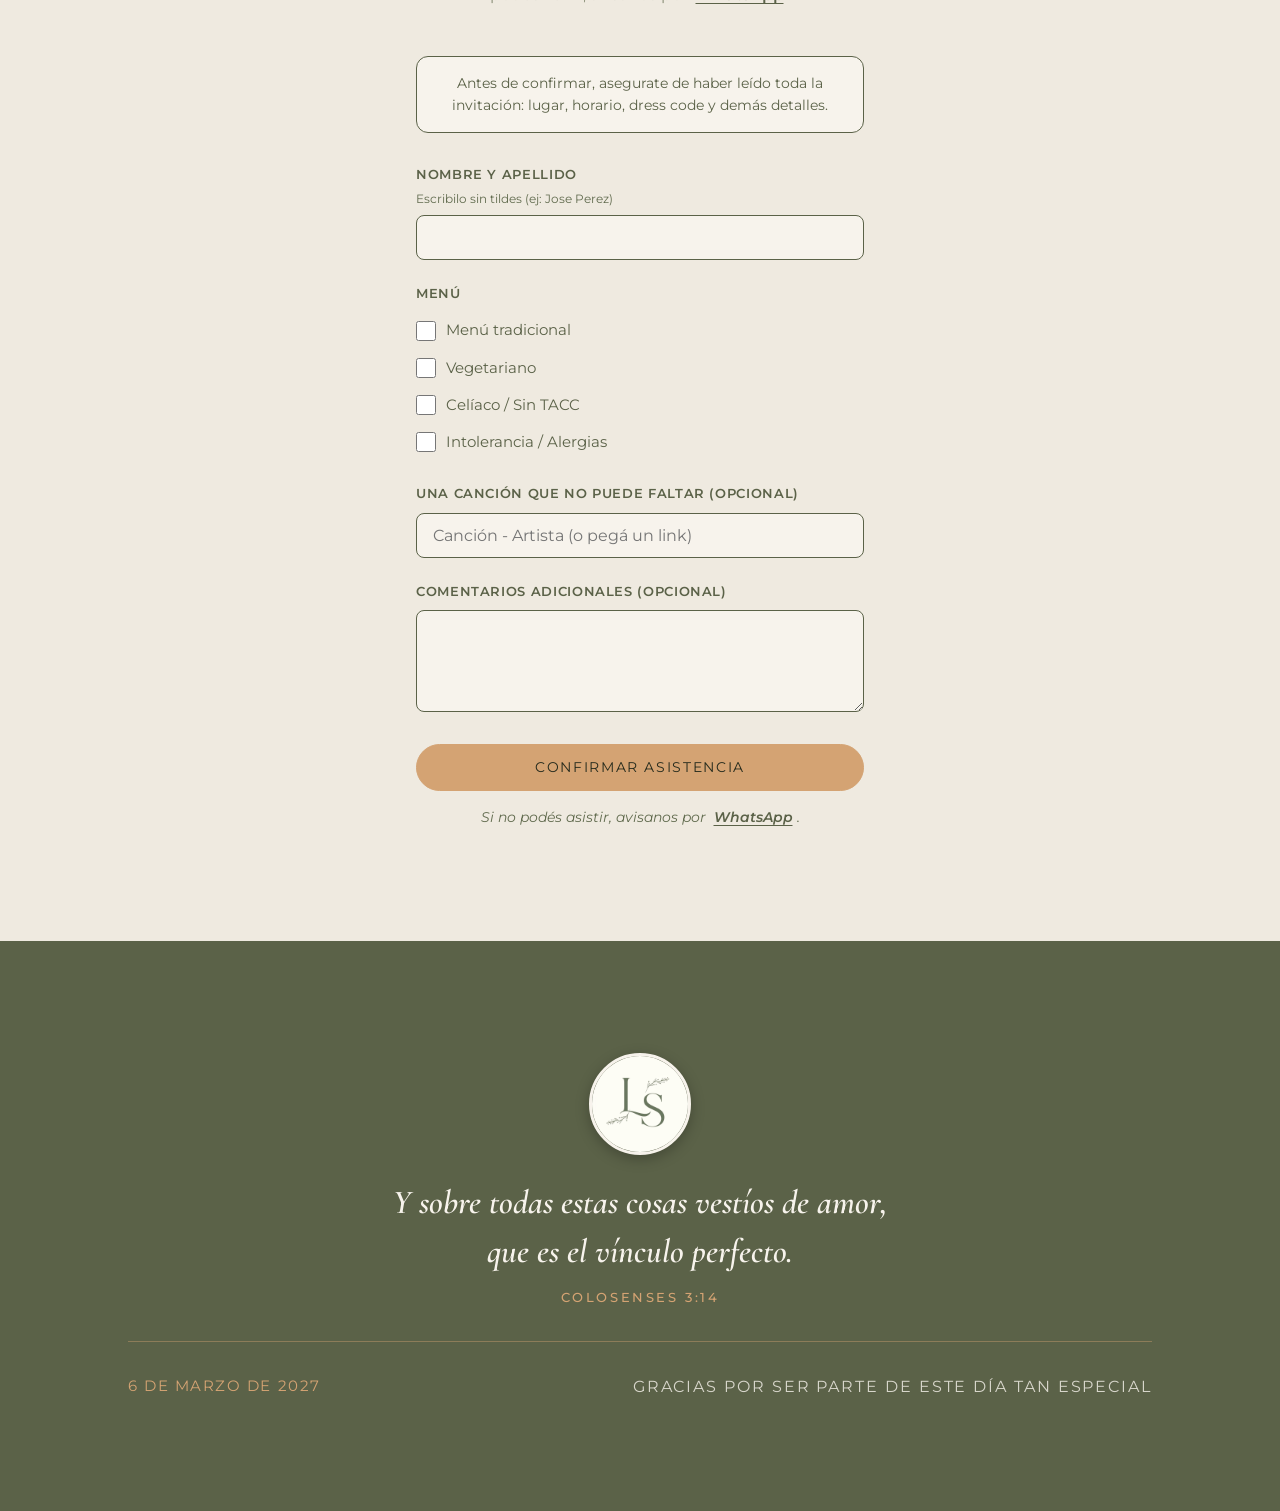
==== commit ade72459: "Add Colossians 3:14 verse to footer and reorganize its layout Footer now leads with the logo and the" ====
--- a/index.html
+++ b/index.html
@@ -34,7 +34,7 @@
   <!-- Google Fonts: Playfair Display (títulos) + Montserrat (texto) -->
   <link rel="preconnect" href="https://fonts.googleapis.com">
   <link rel="preconnect" href="https://fonts.gstatic.com" crossorigin>
-  <link href="https://fonts.googleapis.com/css2?family=Playfair+Display:ital,wght@0,400;0,500;0,600;1,400&family=Montserrat:wght@300;400;500;600&display=swap" rel="stylesheet">
+  <link href="https://fonts.googleapis.com/css2?family=Playfair+Display:ital,wght@0,400;0,500;0,600;1,400&family=Montserrat:wght@300;400;500;600&family=Cormorant+Garamond:ital,wght@1,500;1,600&display=swap" rel="stylesheet">
 
   <link rel="stylesheet" href="styles.css">
 </head>
@@ -400,6 +400,7 @@
             name="nombre"
             class="form-field__input"
             autocomplete="name"
+            maxlength="120"
             required>
         </div>
 
@@ -449,6 +450,7 @@
             id="rsvp-mensaje"
             name="mensaje"
             class="form-field__input form-field__textarea"
+            maxlength="2000"
             rows="4"></textarea>
         </div>
 
@@ -481,18 +483,23 @@
 
   <!-- ===== FOOTER ===== -->
   <footer class="site-footer">
-    <img
-      src="assets/logos/L&S_logo.jpeg"
-      alt="Lara &amp; Seba"
-      class="site-footer__logo"
-      loading="lazy"
-      width="70">
-    <p class="site-footer__text">
-      <i class="bi bi-balloon-heart"></i>
-      Gracias por ser parte de este día tan especial 
-      <i class="bi bi-balloon-heart"></i>
-    </p>
-    <p class="site-footer__date">6 de marzo de 2027 <i class="bi bi-calendar3"></i></p>
+    <div class="site-footer__inner">
+      <img
+        src="assets/logos/L&S_logo.jpeg"
+        alt="Lara &amp; Seba"
+        class="site-footer__logo"
+        loading="lazy"
+        width="70">
+      <blockquote class="site-footer__verse reveal">
+        <p class="site-footer__verse-text">Y sobre todas estas cosas vestíos de amor, que es el vínculo perfecto.</p>
+        <cite class="site-footer__verse-ref">Colosenses 3:14</cite>
+      </blockquote>
+      <div class="site-footer__divider" aria-hidden="true"></div>
+      <div class="site-footer__bottom">
+        <p class="site-footer__date">6 de marzo de 2027</p>
+        <p class="site-footer__text">Gracias por ser parte de este día tan especial</p>
+      </div>
+    </div>
   </footer>
 
   <script src="script.js"></script>
--- a/styles.css
+++ b/styles.css
@@ -1323,17 +1323,25 @@
 /* ==========================================================================
    FOOTER
    ========================================================================== */
+/* Mobile-first: todo apilado y centrado, con el versículo como lo más
+   grande. En 768px+ (ver RESPONSIVE) la fecha y la frase pasan a una fila
+   debajo de una línea de ancho completo. */
 .site-footer {
   background-color: var(--color-texto);
   text-align: center;
-  padding: 4rem 1.5rem;
+  /* Padding vertical más bajo en mobile para que el footer no quede alto. */
+  padding: 2.75rem 1.25rem;
+}
+
+.site-footer__inner {
+  max-width: 64rem;
+  margin: 0 auto;
 }
 
 .site-footer__logo {
-  /* clamp() en vez de un ancho fijo: en mobile (donde 8vw < 70px) se
-     queda en el mismo tamaño de siempre; recién crece pasado ~875px de
-     viewport, hasta un tope de 130px en pantallas grandes. */
-  width: clamp(70px, 8vw, 130px);
+  /* Un poco más chico en mobile para que el protagonista sea el versículo;
+     en desktop vuelve a clamp(70px, 8vw, 130px). */
+  width: 60px;
   height: auto;
   margin: 0 auto 1.5rem;
   border-radius: 50%;
@@ -1346,23 +1354,78 @@
   box-shadow: 0 4px 14px rgba(0, 0, 0, 0.25);
 }
 
+.site-footer__verse {
+  max-width: 34rem;
+  margin: 0 auto;
+  padding: 0;
+  text-align: center;
+}
+
+.site-footer__verse-text {
+  margin: 0;
+  font-family: 'Cormorant Garamond', Georgia, serif;
+  font-style: italic;
+  font-weight: 600;
+  font-size: clamp(1.35rem, 5.5vw, 1.8rem);
+  line-height: 1.45;
+  color: var(--color-fondo);
+  overflow-wrap: break-word;
+}
+
+.site-footer__verse-ref {
+  display: block;
+  margin-top: 0.75rem;
+  font-family: var(--font-texto);
+  font-style: normal;
+  font-weight: 500;
+  font-size: 0.75rem;
+  text-transform: uppercase;
+  letter-spacing: 0.2em;
+  color: var(--color-detalle);
+}
+
+/* Separador: en mobile, trazo corto de 3rem centrado; en desktop se
+   estira al ancho completo del contenedor. */
+.site-footer__divider {
+  width: 3rem;
+  height: 1px;
+  margin: 1.5rem auto;
+  background-color: var(--color-detalle);
+  opacity: 0.4;
+}
+
+.site-footer__bottom {
+  display: flex;
+  flex-direction: column;
+  align-items: center;
+  gap: 0.5rem;
+}
+
+.site-footer__text,
+.site-footer__date {
+  margin: 0;
+  font-family: var(--font-texto);
+  text-transform: uppercase;
+}
+
 .site-footer__text {
-  font-family: var(--font-titulos);
-  font-style: italic;
-  /* Mínimo (mobile) sin cambios; crece hasta 1.6rem en desktop. */
-  font-size: clamp(1.15rem, 2vw, 1.6rem);
+  /* En mobile la frase va antes que la fecha (en el HTML la fecha está
+     primero porque en desktop queda a la izquierda). */
+  order: -1;
+  max-width: 22rem;
+  font-size: 0.7rem;
+  letter-spacing: 0.1em;
+  line-height: 1.6;
   color: var(--color-fondo);
-  max-width: 30rem;
-  margin: 0 auto 0.75rem;
+  opacity: 0.8;
 }
 
 .site-footer__date {
-  /* Ídem: mismo tamaño de siempre en mobile, un poco más grande en desktop. */
-  font-size: clamp(0.8rem, 1.2vw, 1rem);
+  font-size: 0.7rem;
   letter-spacing: 0.1em;
-  text-transform: uppercase;
   color: var(--color-detalle);
 }
+
 
 /* ==========================================================================
    RESPONSIVE (mobile-first ya aplicado arriba; ajustes para pantallas grandes)
@@ -1385,6 +1448,44 @@
        las demás secciones en este mismo breakpoint — así el footer tiene
        más presencia y no se ve chico comparado con el resto del sitio. */
     padding: 7rem 2rem;
+  }
+
+  .site-footer__logo {
+    /* clamp(): crece pasado ~875px de viewport, hasta 130px. */
+    width: clamp(70px, 8vw, 130px);
+  }
+
+  .site-footer__verse-text {
+    font-size: clamp(1.35rem, 3.4vw, 2.1rem);
+  }
+
+  .site-footer__verse-ref {
+    font-size: 0.8rem;
+  }
+
+  .site-footer__divider {
+    width: 100%;
+    margin: 2rem 0;
+  }
+
+  .site-footer__bottom {
+    flex-direction: row;
+    justify-content: space-between;
+    align-items: center;
+    gap: 2rem;
+  }
+
+  .site-footer__text {
+    order: 0;
+    max-width: none;
+    font-size: clamp(0.85rem, 1.5vw, 1rem);
+    letter-spacing: 0.12em;
+    text-align: right;
+  }
+
+  .site-footer__date {
+    font-size: clamp(0.8rem, 1.2vw, 1rem);
+    text-align: left;
   }
 
   /* Solo el botón de la pantalla de bienvenida: no tocamos .btn (afectaría
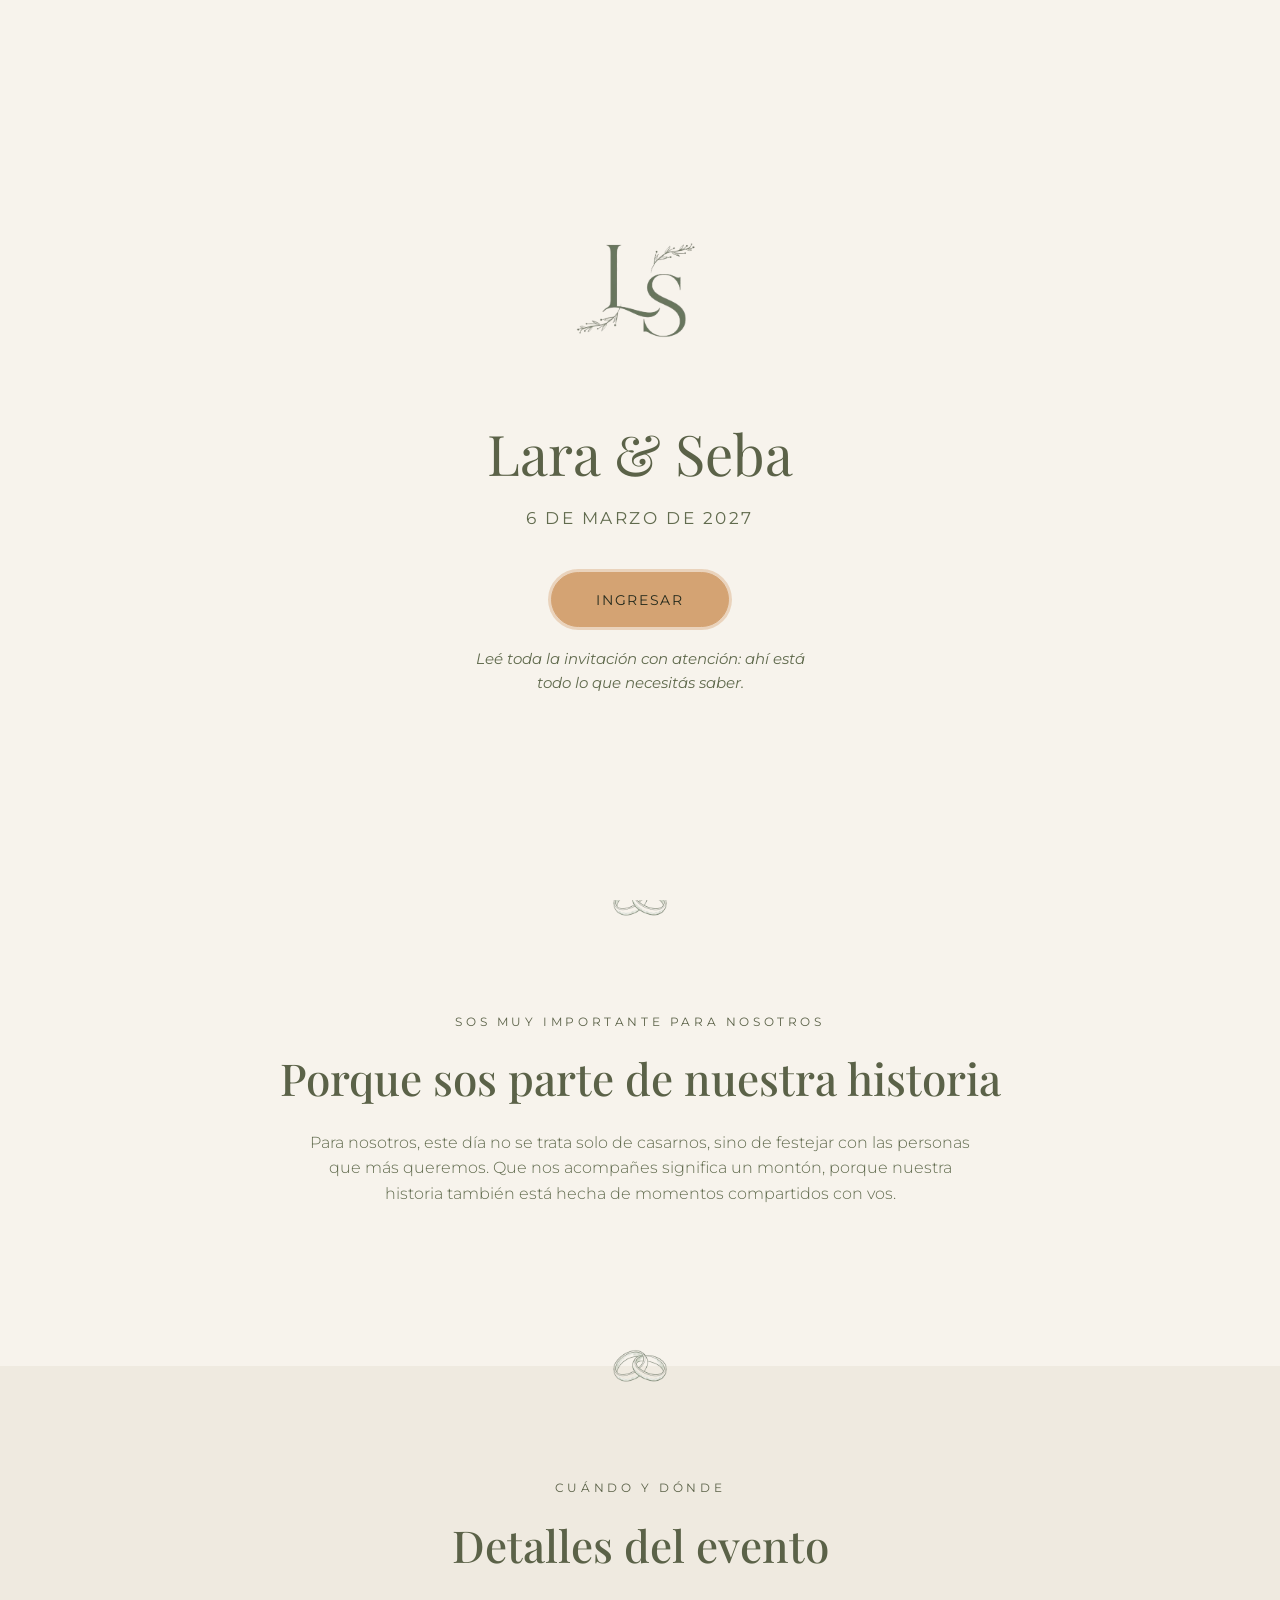
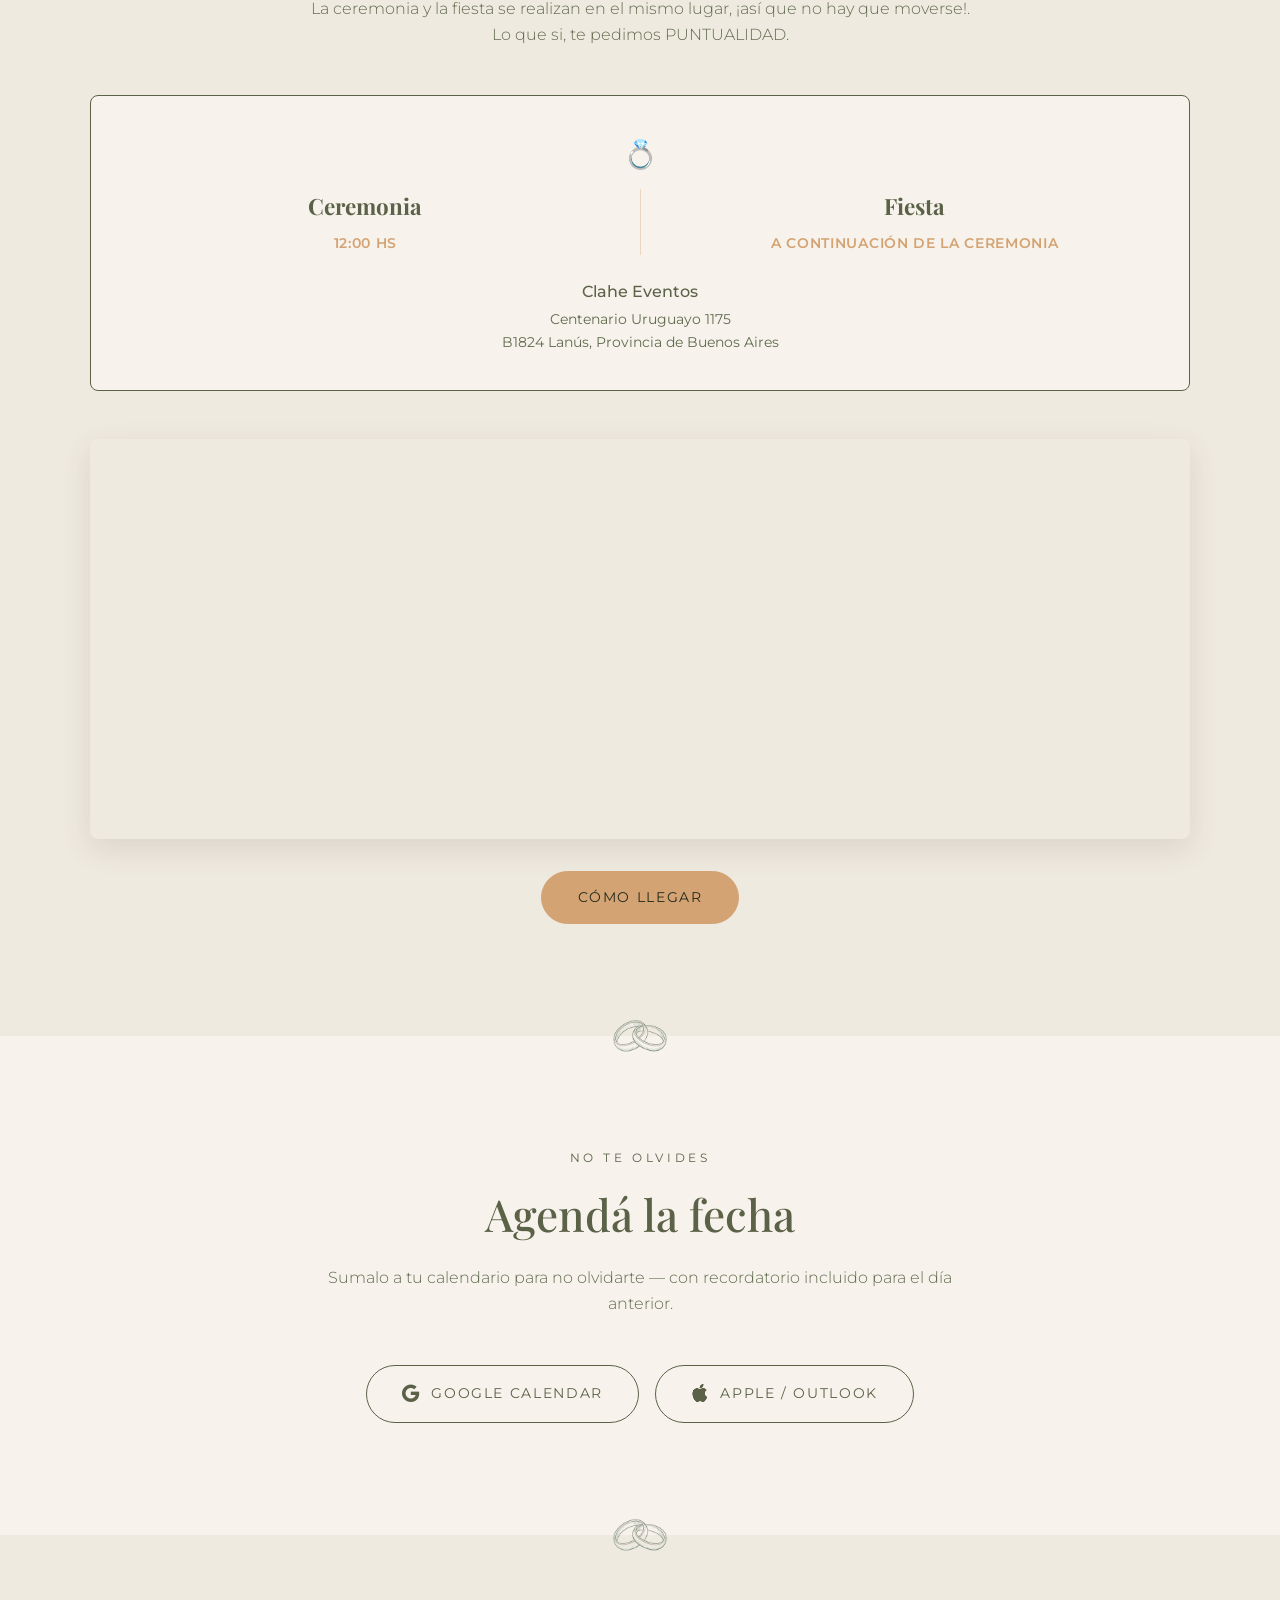
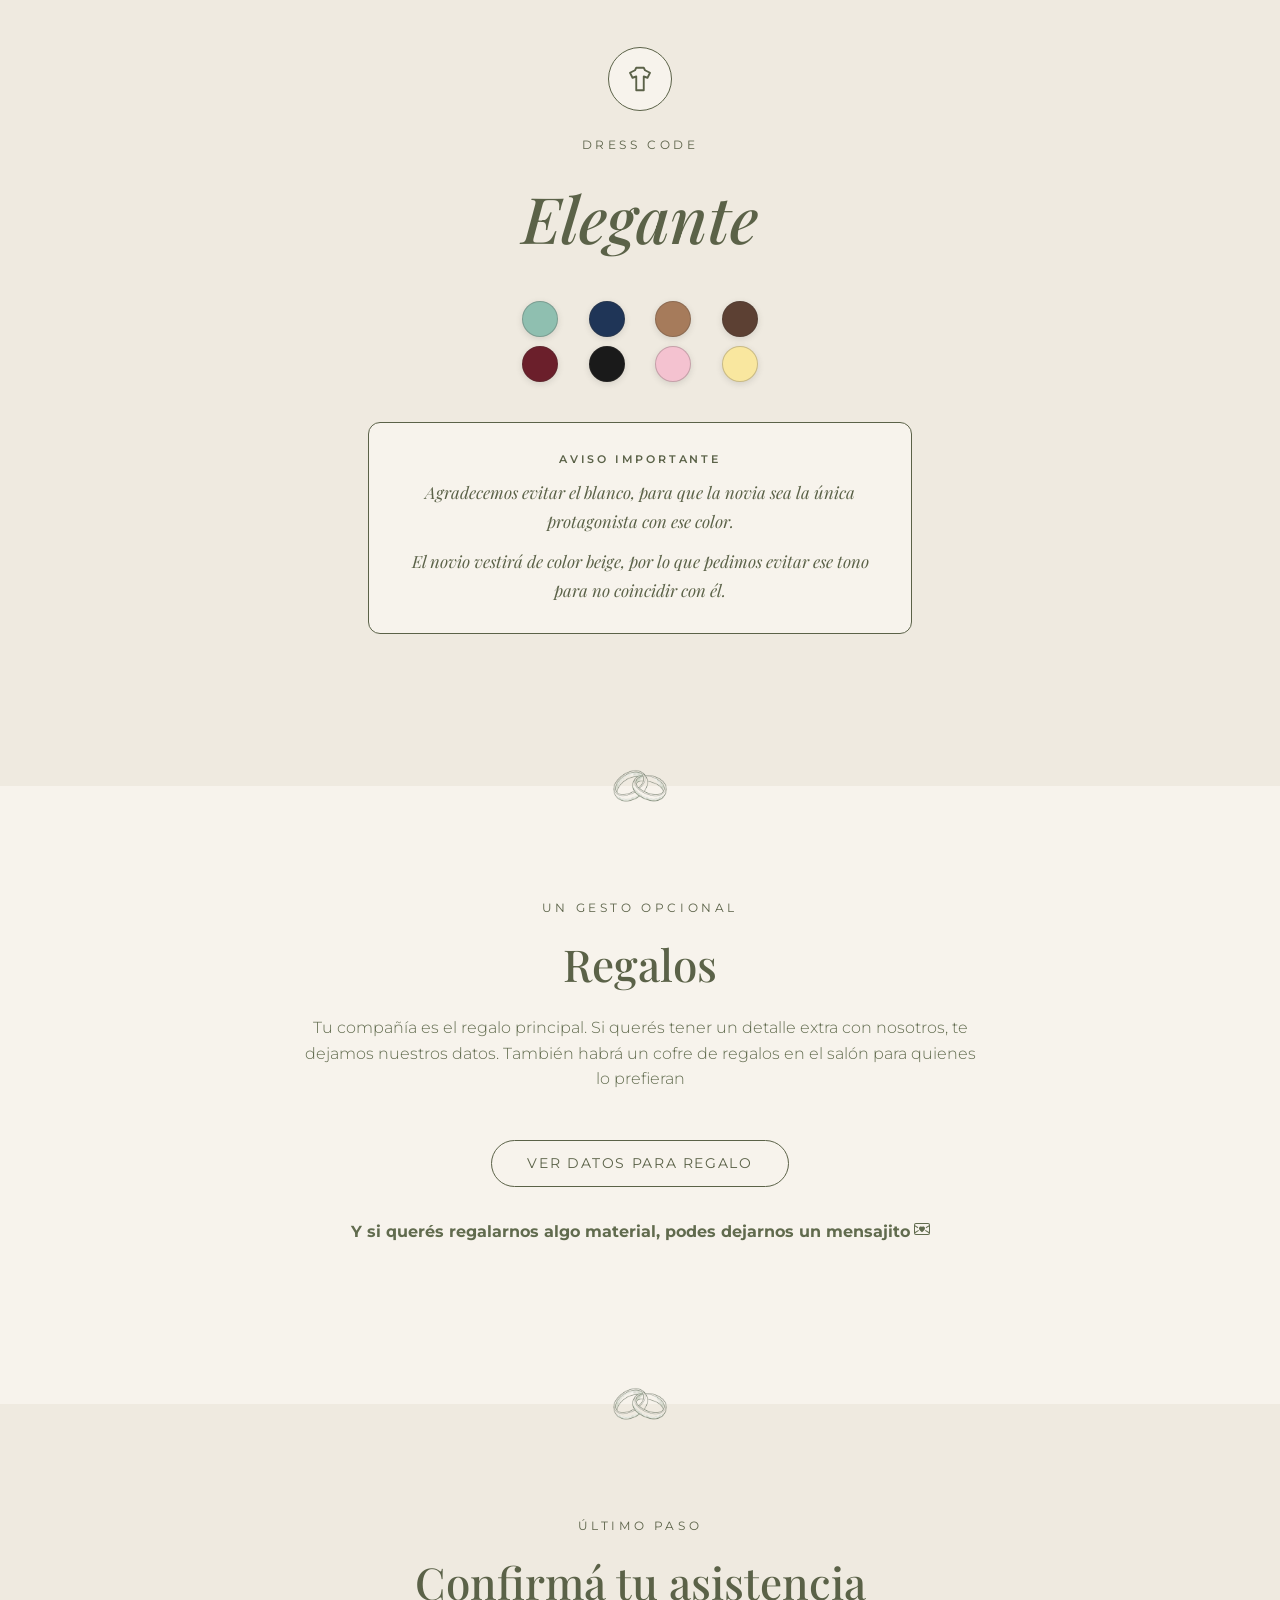
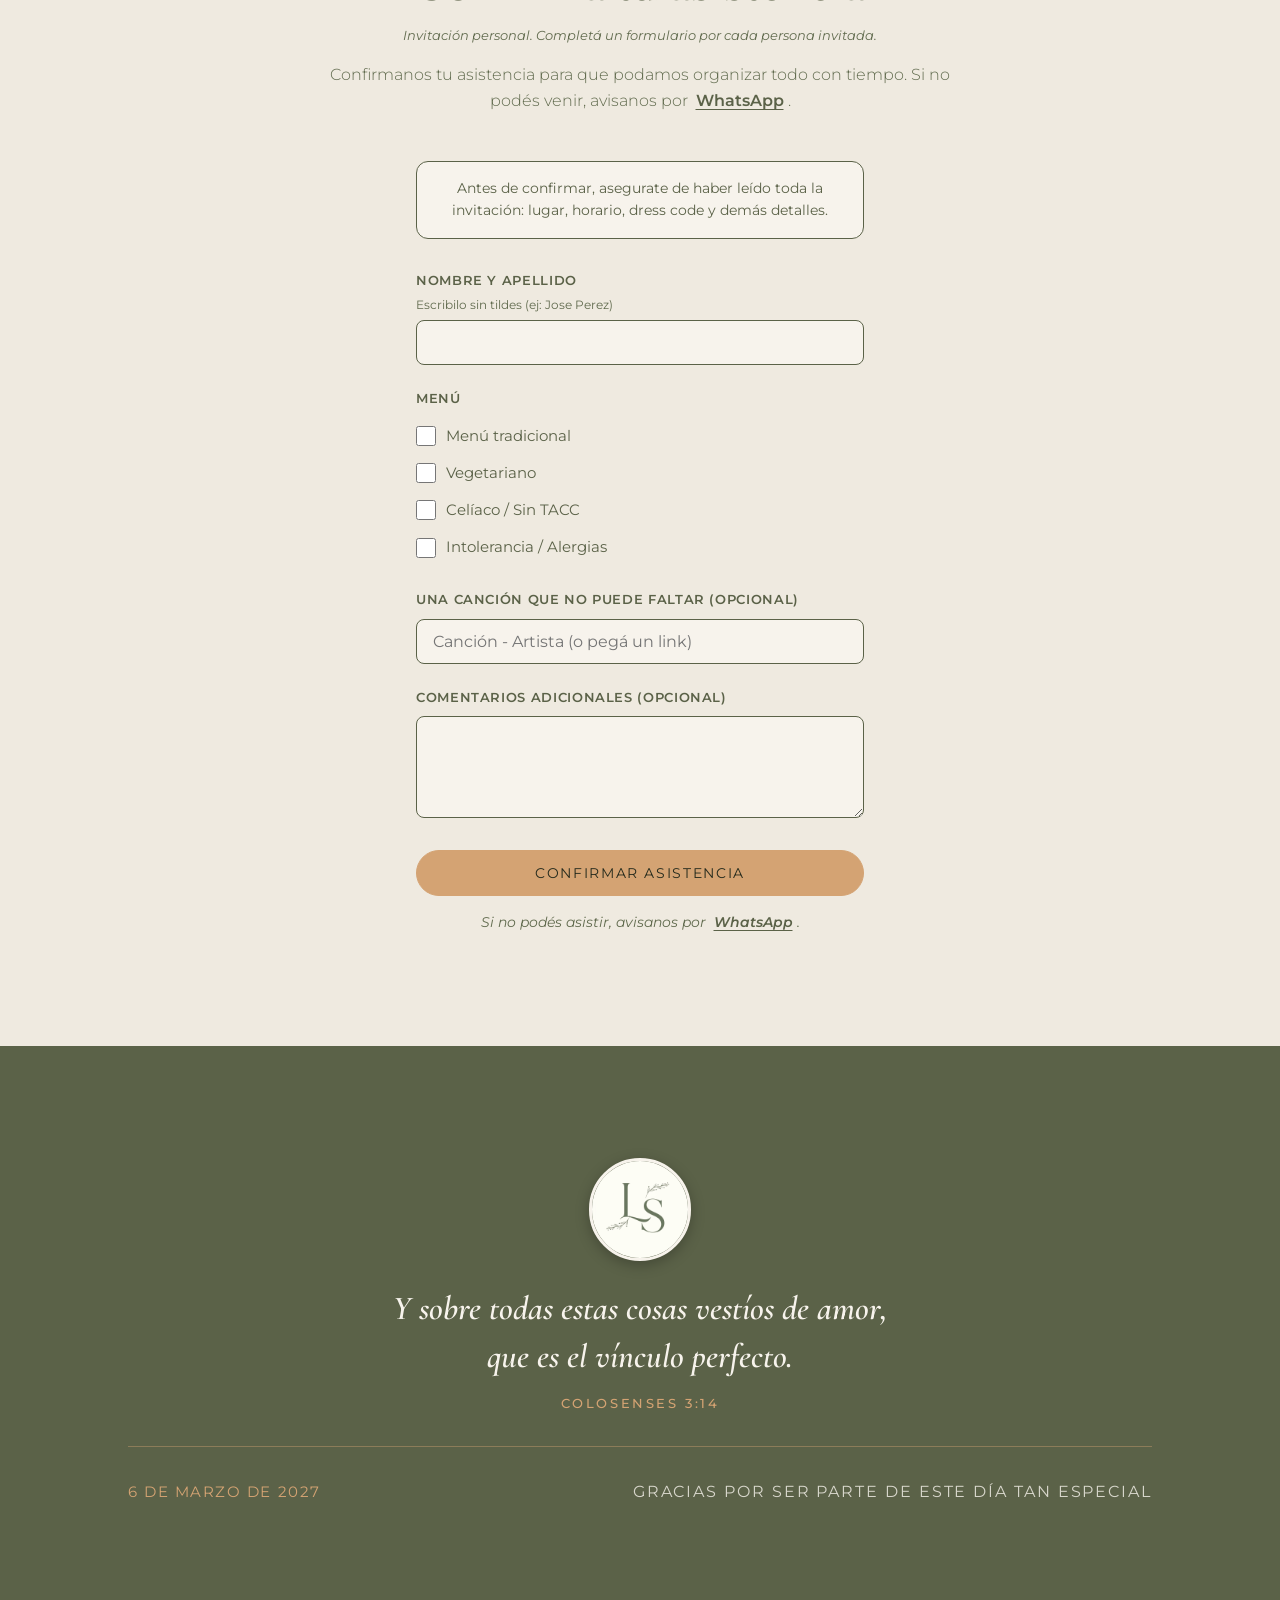
==== commit c6c0c3e0: "añadí una sección para mensajes de regalo, con su correspondiente estilo, a index.html y styles.css " ====
--- a/index.html
+++ b/index.html
@@ -301,6 +301,14 @@
       <button type="button" class="btn btn--outline-dark gifts__trigger reveal" id="gifts-open-btn" aria-haspopup="dialog" aria-controls="gifts-modal">
         Ver datos para regalo
       </button>
+
+      <p class="section__text reveal" id="gift-message">
+        <strong>Y si querés regalarnos algo material, podes dejarnos un mensajito</strong>
+        <svg xmlns="http://www.w3.org/2000/svg" width="16" height="16" fill="currentColor" class="bi bi-envelope-heart" viewBox="0 0 16 16">
+        <path fill-rule="evenodd" d="M0 4a2 2 0 0 1 2-2h12a2 2 0 0 1 2 2v8a2 2 0 0 1-2 2H2a2 2 0 0 1-2-2zm2-1a1 1 0 0 0-1 1v.217l3.235 1.94a2.8 2.8 0 0 0-.233 1.027L1 5.384v5.721l3.453-2.124q.219.416.55.835l-3.97 2.443A1 1 0 0 0 2 13h12a1 1 0 0 0 .966-.741l-3.968-2.442q.33-.421.55-.836L15 11.105V5.383l-3.002 1.801a2.8 2.8 0 0 0-.233-1.026L15 4.217V4a1 1 0 0 0-1-1zm6 2.993c1.664-1.711 5.825 1.283 0 5.132-5.825-3.85-1.664-6.843 0-5.132"/>
+        </svg>
+      </p>
+
     </div>
   </section>
 
--- a/styles.css
+++ b/styles.css
@@ -665,6 +665,10 @@
   font-weight: 300;
 }
 
+#gift-message{
+  margin-top: 2rem;
+}
+
 /* ==========================================================================
    POR QUÉ LOS INVITAMOS
    ========================================================================== */
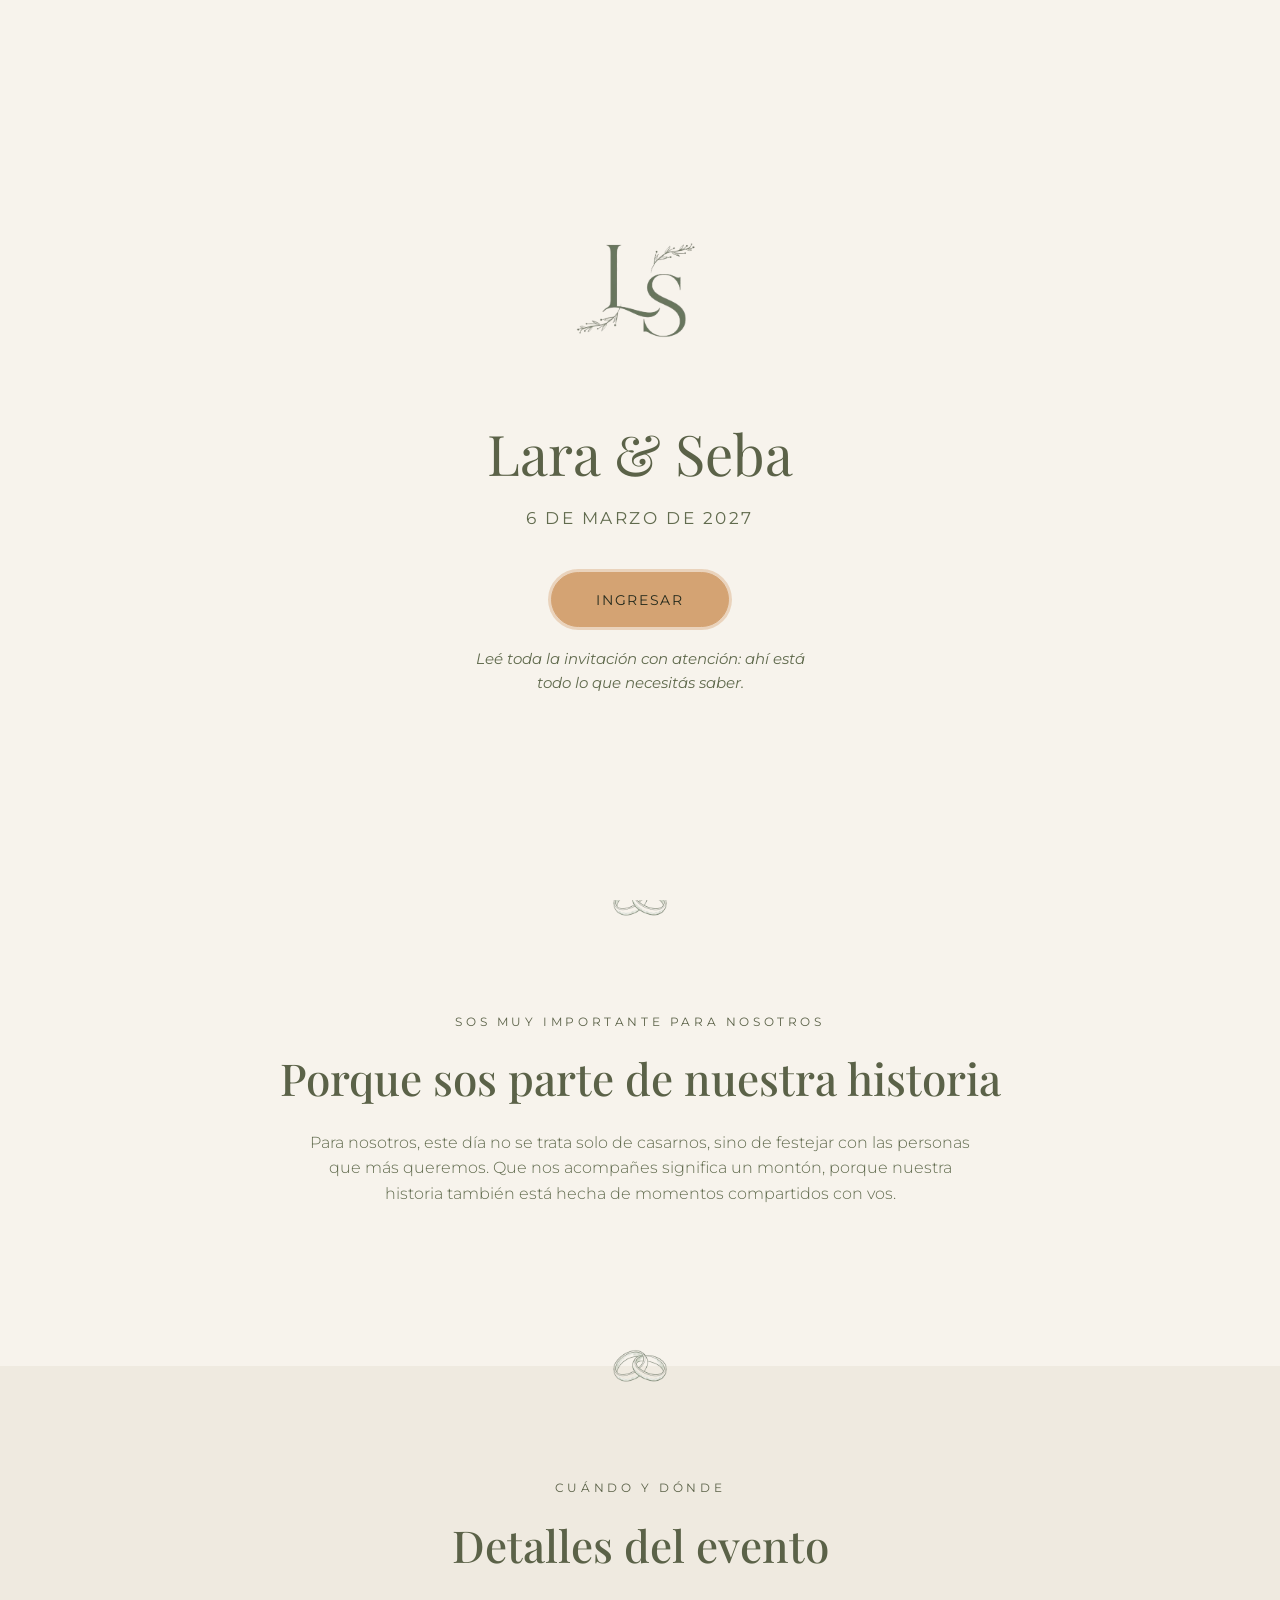
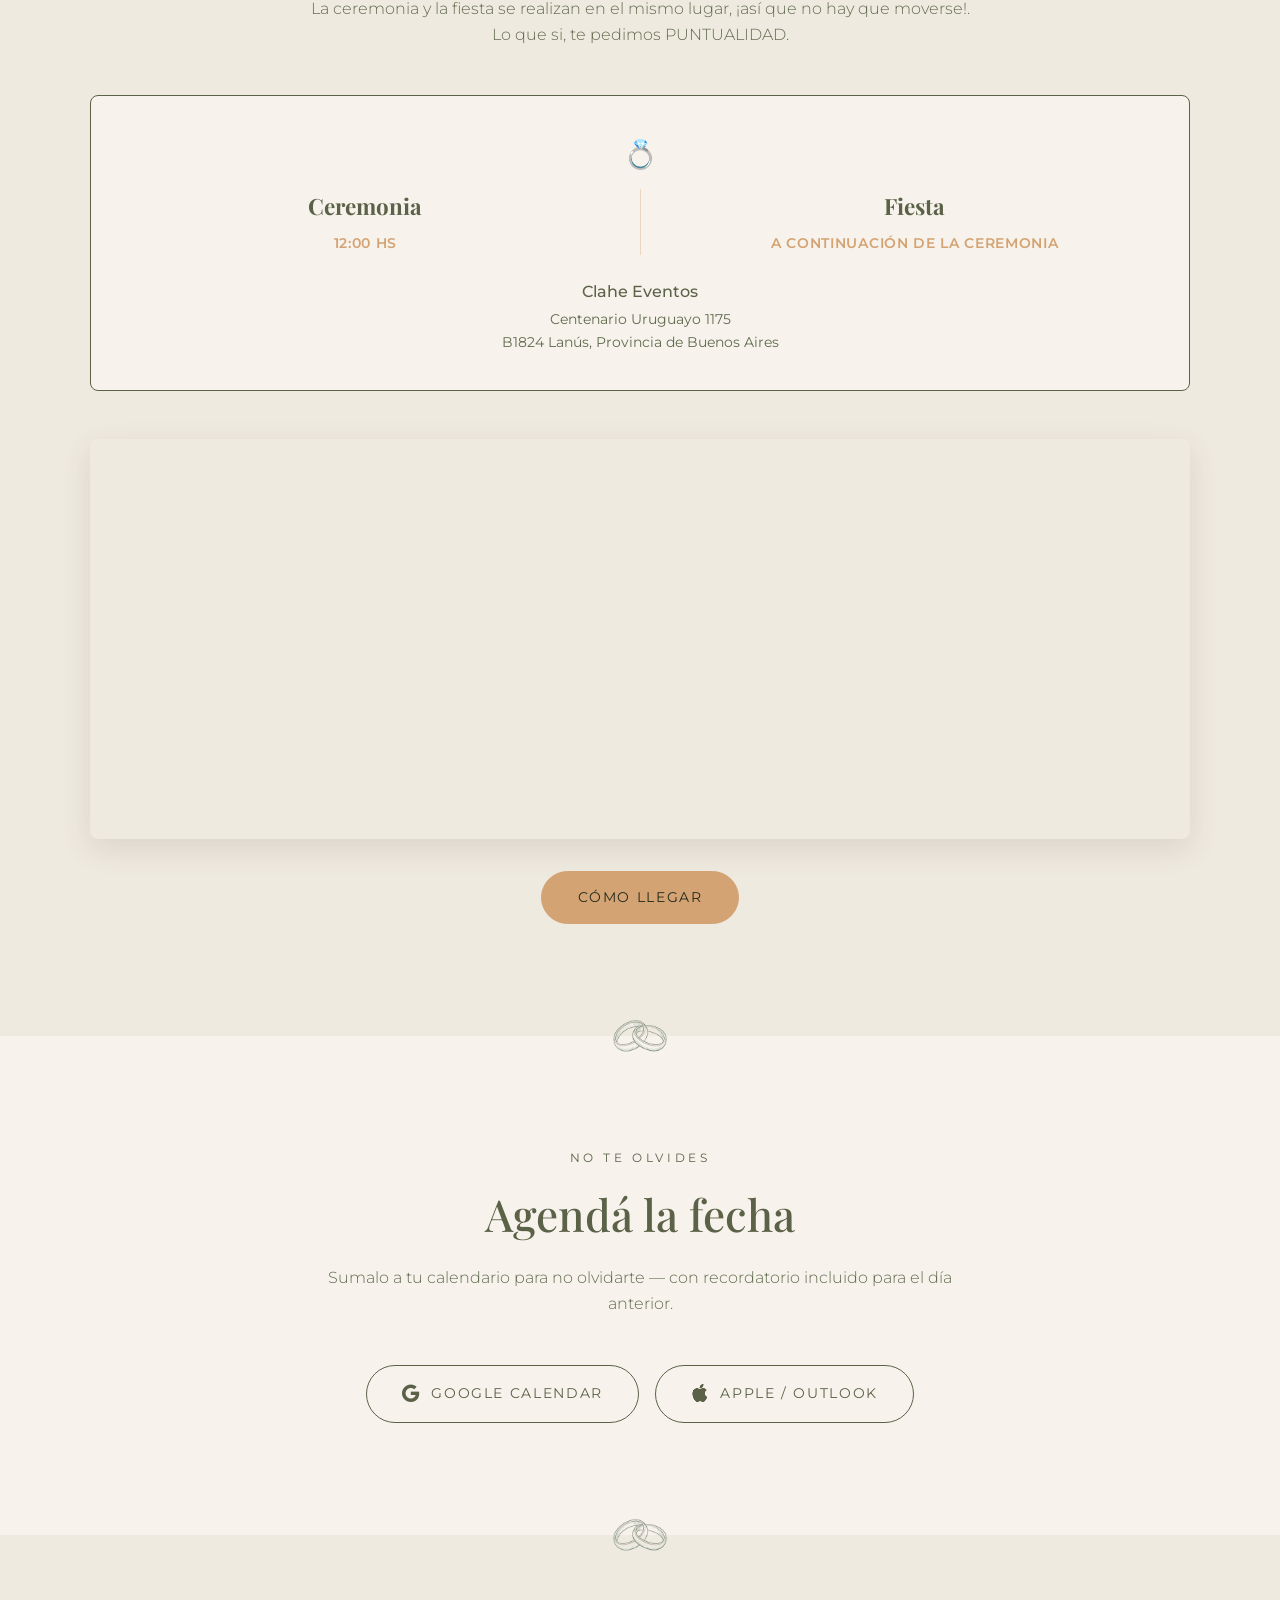
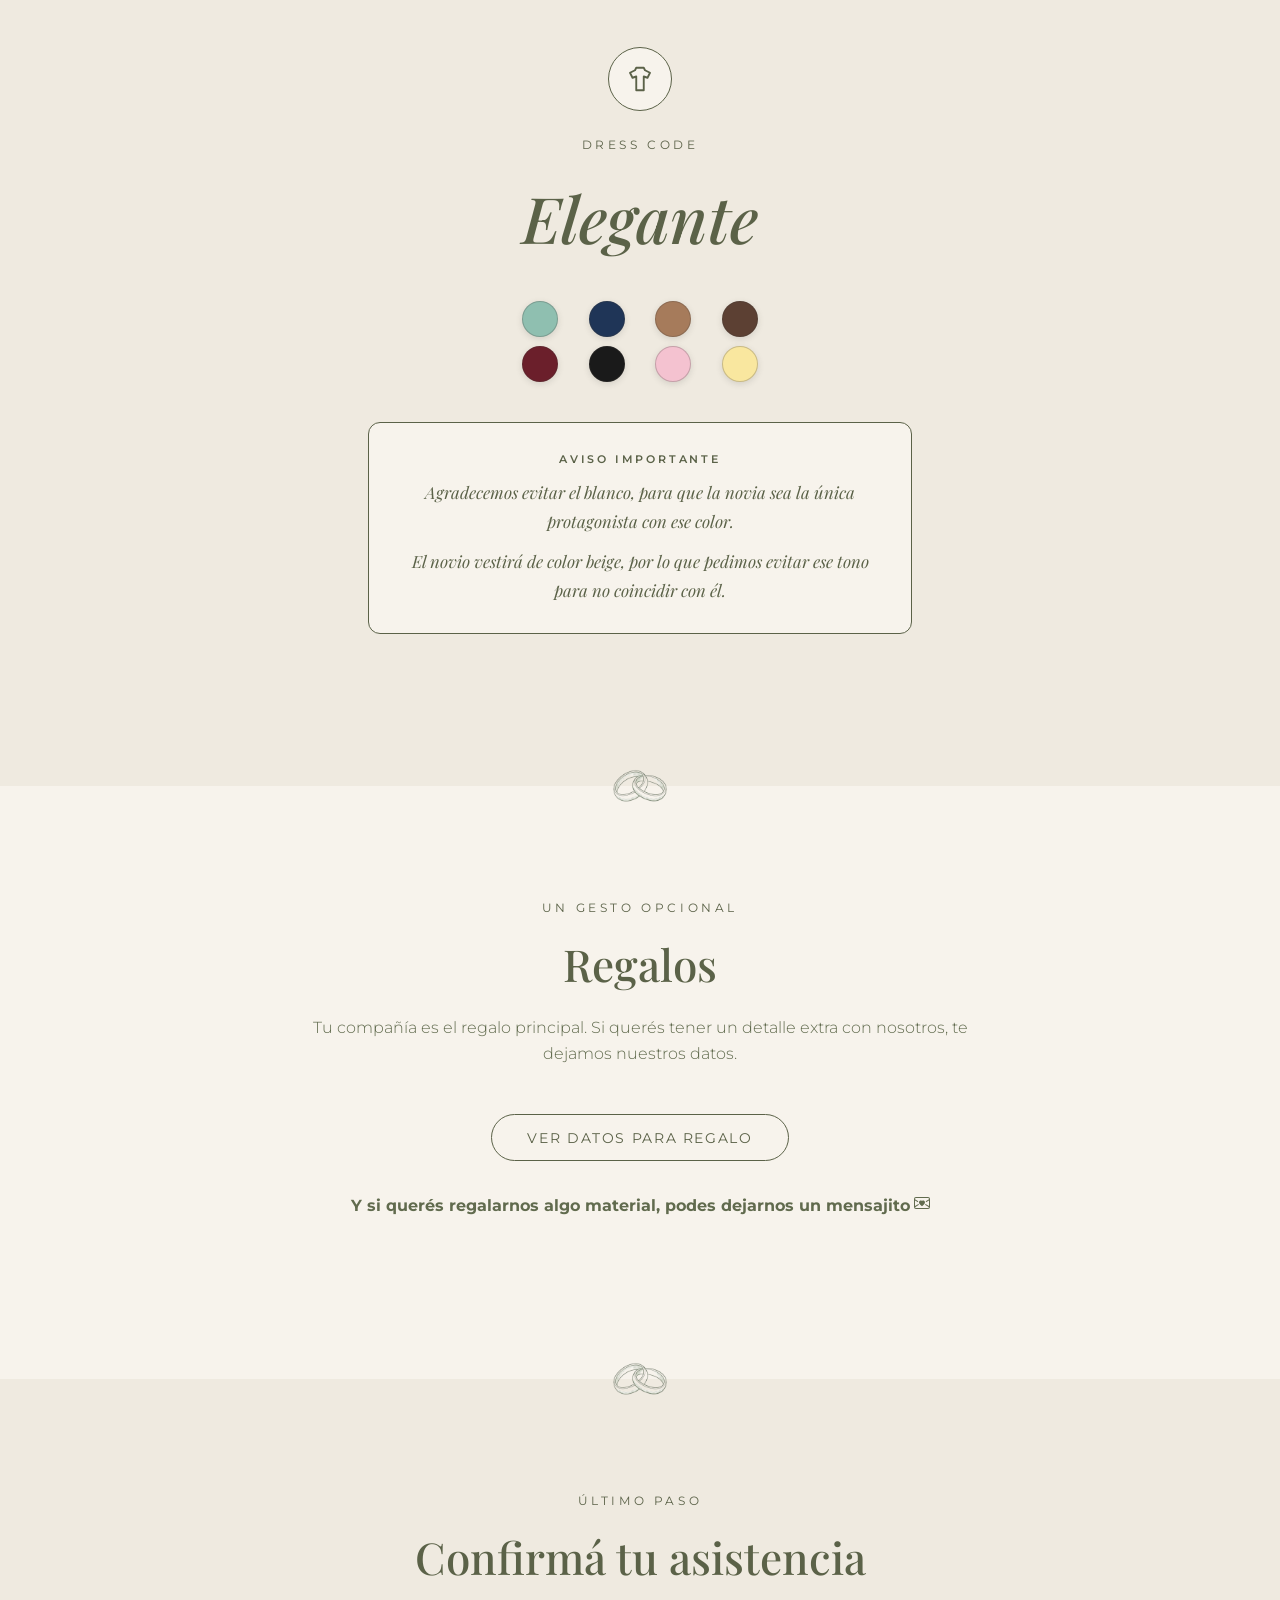
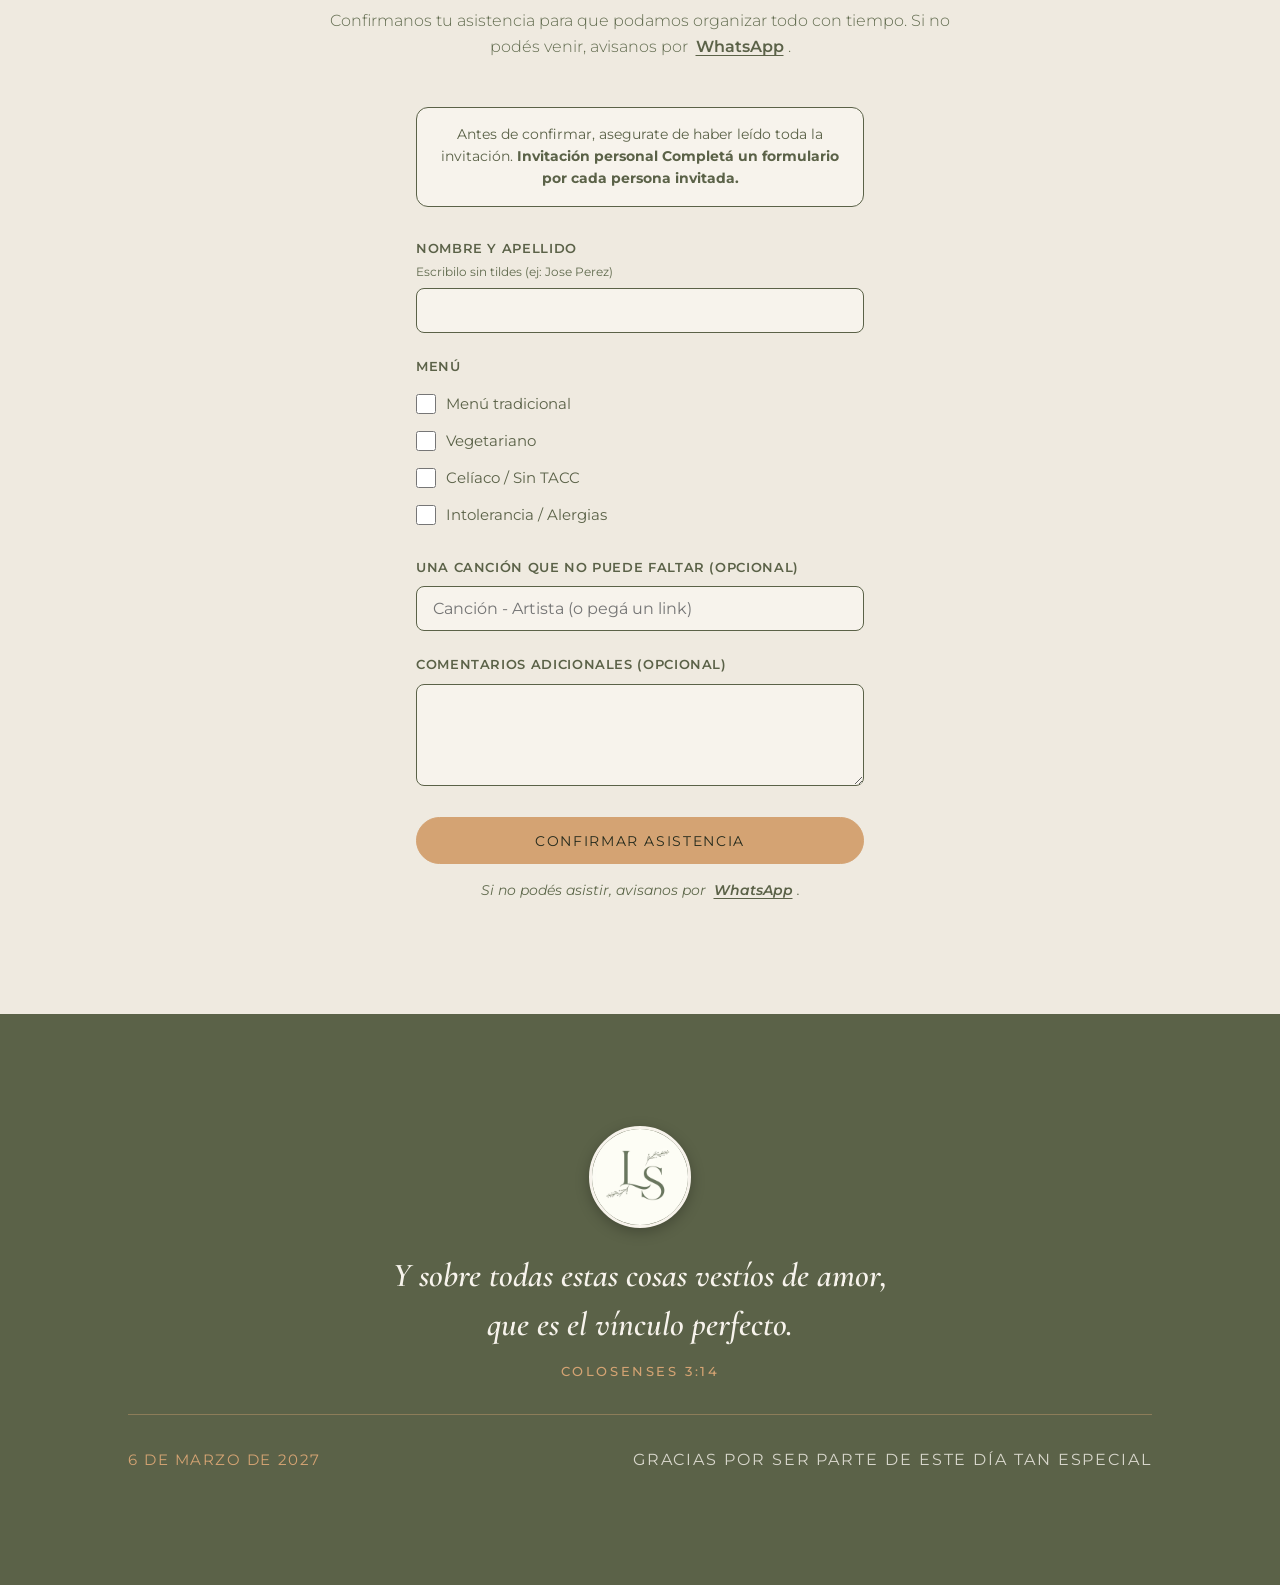
==== commit d66a6d29: "Refactor RSVP section: update text and remove unused styles" ====
--- a/index.html
+++ b/index.html
@@ -295,7 +295,7 @@
       <p class="section__kicker reveal">Un gesto opcional</p>
       <h2 class="section__title reveal">Regalos</h2>
       <p class="section__text reveal">
-        Tu compañía es el regalo principal. Si querés tener un detalle extra con nosotros, te dejamos nuestros datos. También habrá un cofre de regalos en el salón para quienes lo prefieran
+        Tu compañía es el regalo principal. Si querés tener un detalle extra con nosotros, te dejamos nuestros datos.
       </p>
 
       <button type="button" class="btn btn--outline-dark gifts__trigger reveal" id="gifts-open-btn" aria-haspopup="dialog" aria-controls="gifts-modal">
@@ -384,7 +384,6 @@
     <div class="container">
       <p class="section__kicker reveal">Último paso</p>
       <h2 class="section__title reveal">Confirmá tu asistencia</h2>
-      <p class="rsvp-note reveal">Invitación personal. Completá un formulario por cada persona invitada.</p>
       <p class="section__text reveal">
         Confirmanos tu asistencia para que podamos organizar todo con tiempo. Si no podés venir, avisanos por
         <a
@@ -395,7 +394,7 @@
       </p>
 
       <div class="rsvp-reminder reveal">
-        <p>Antes de confirmar, asegurate de haber leído toda la invitación: lugar, horario, dress code y demás detalles.</p>
+        <p>Antes de confirmar, asegurate de haber leído toda la invitación. <strong>Invitación personal Completá un formulario por cada persona invitada.</strong></p>
       </div>
 
       <form class="rsvp-form reveal" id="rsvp-form" autocomplete="off">
--- a/styles.css
+++ b/styles.css
@@ -1140,14 +1140,6 @@
   text-align: center;
 }
 
-.rsvp-note {
-  font-size: 0.8rem;
-  font-style: italic;
-  color: var(--color-texto-claro);
-  margin-top: -0.5rem;
-  margin-bottom: 1rem;
-}
-
 .rsvp-reminder {
   /* --color-fondo (no -secundario): la sección .rsvp ya usa
      --color-fondo-secundario de fondo, así que este es el tono que
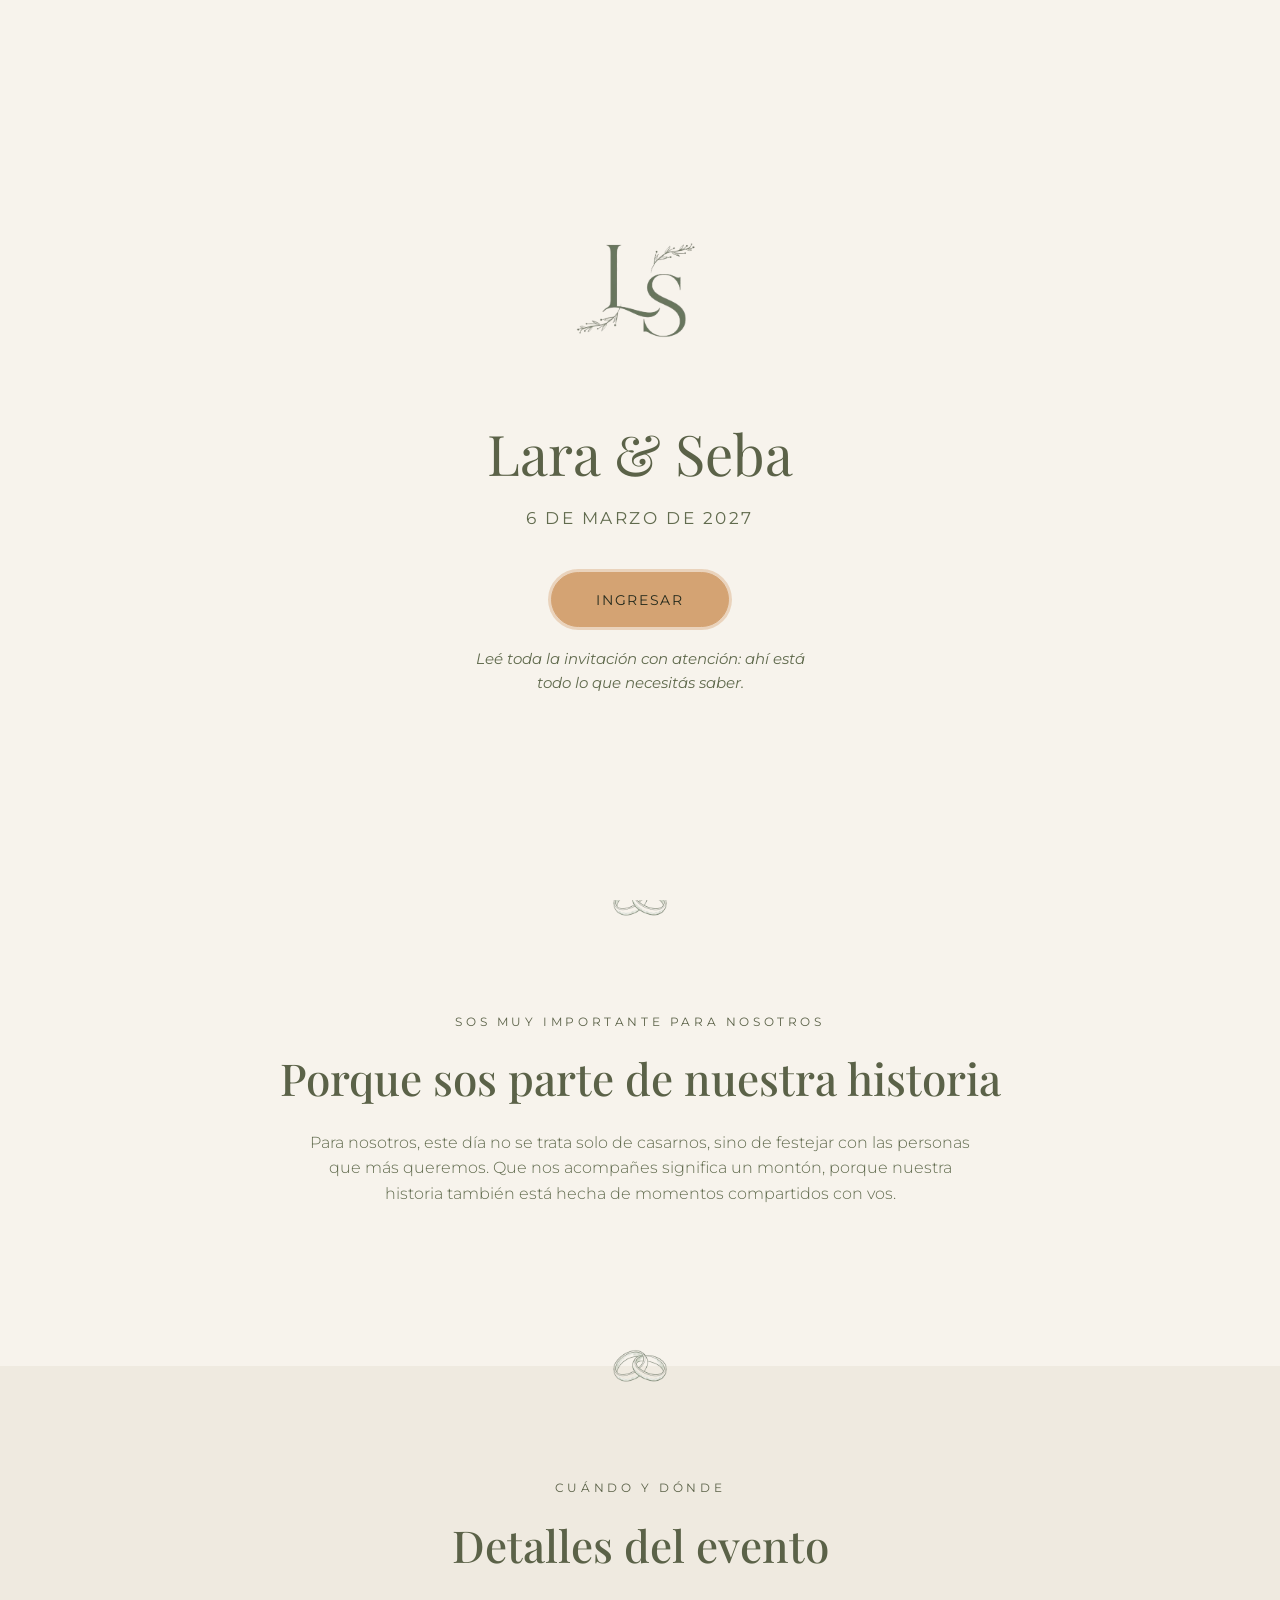
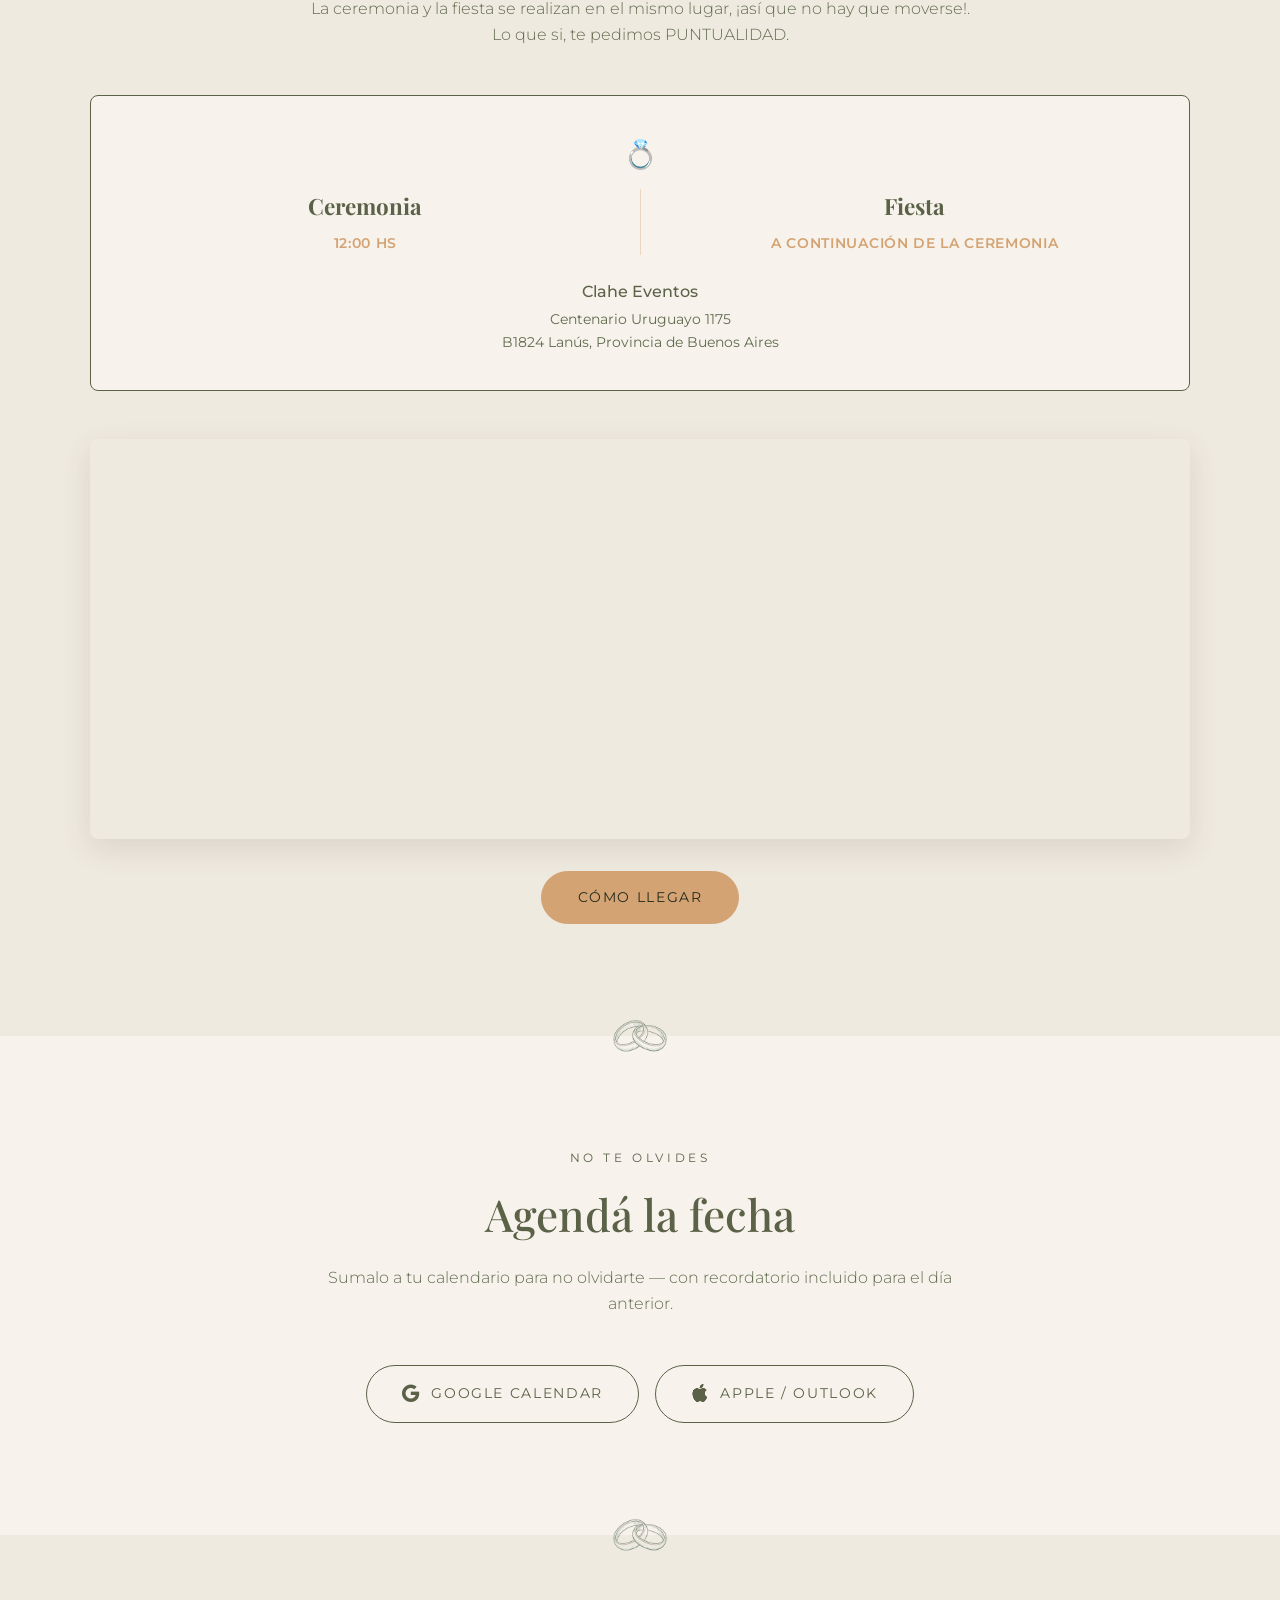
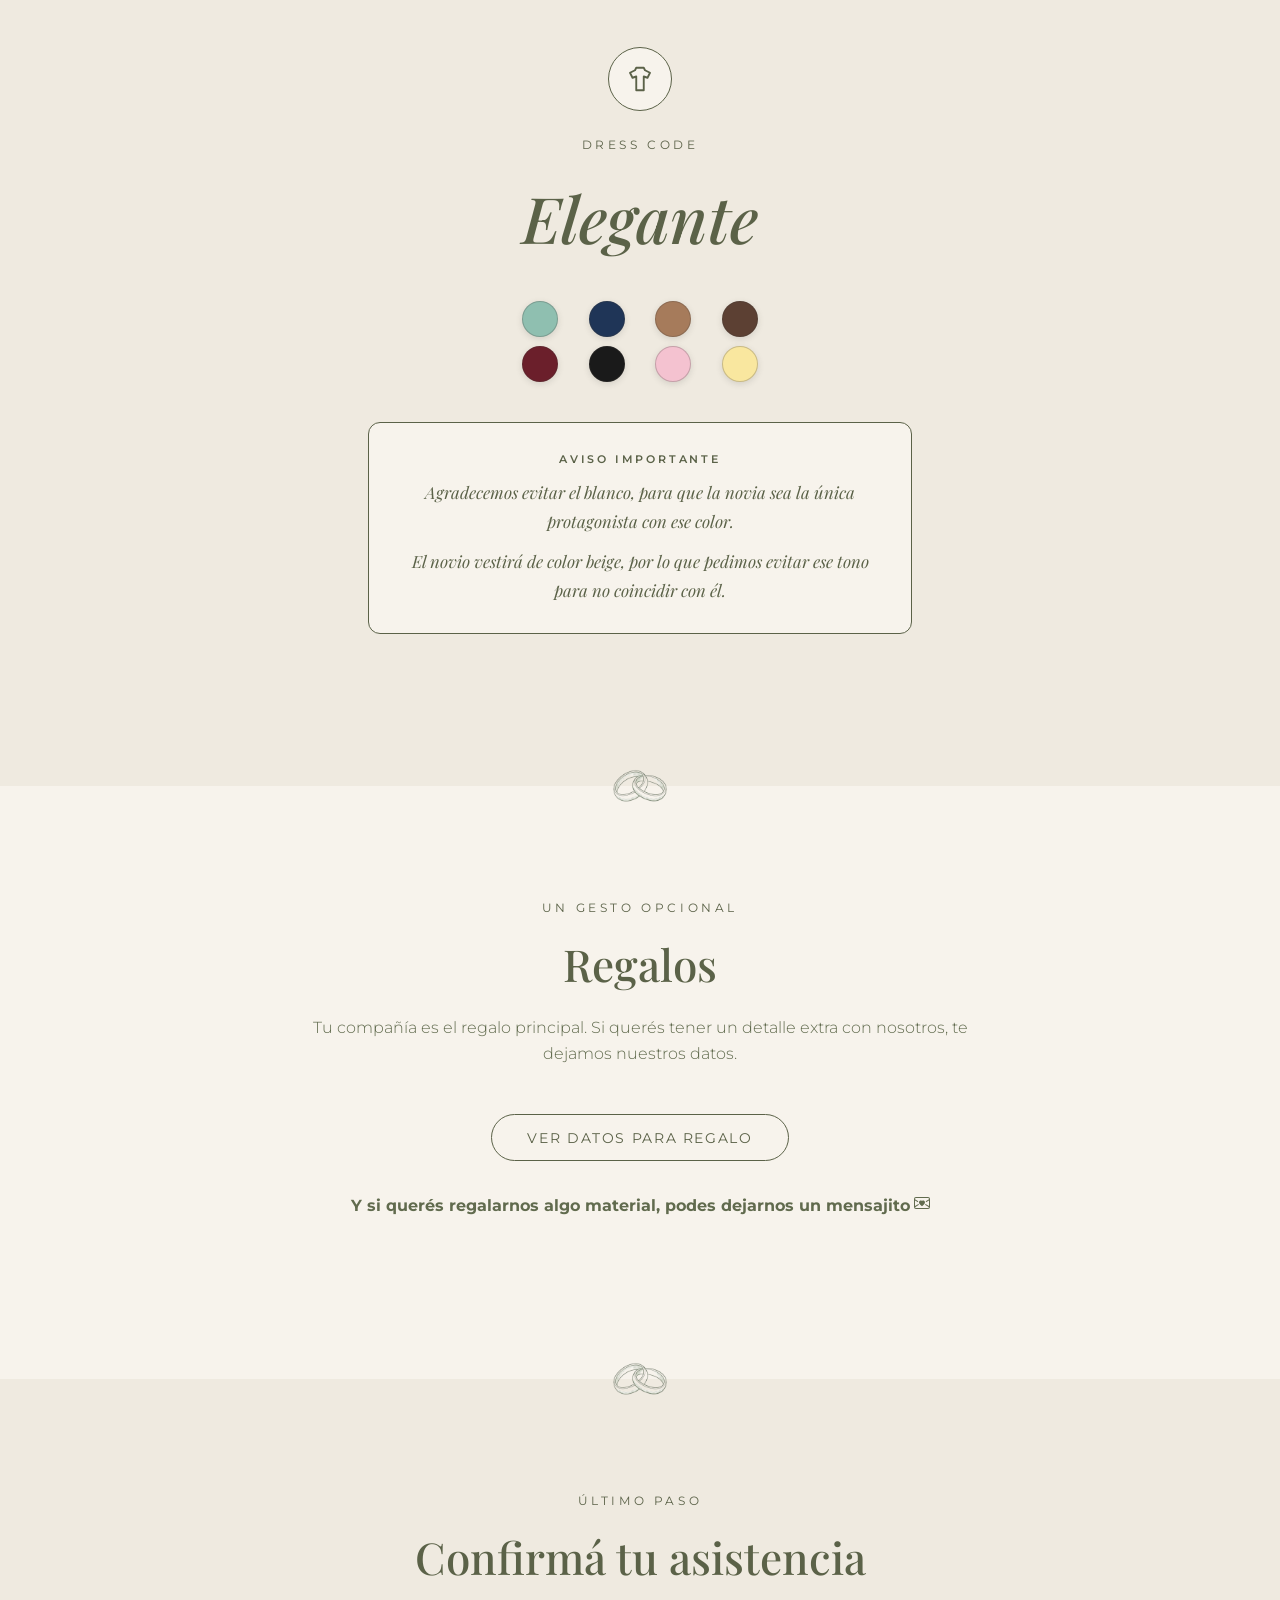
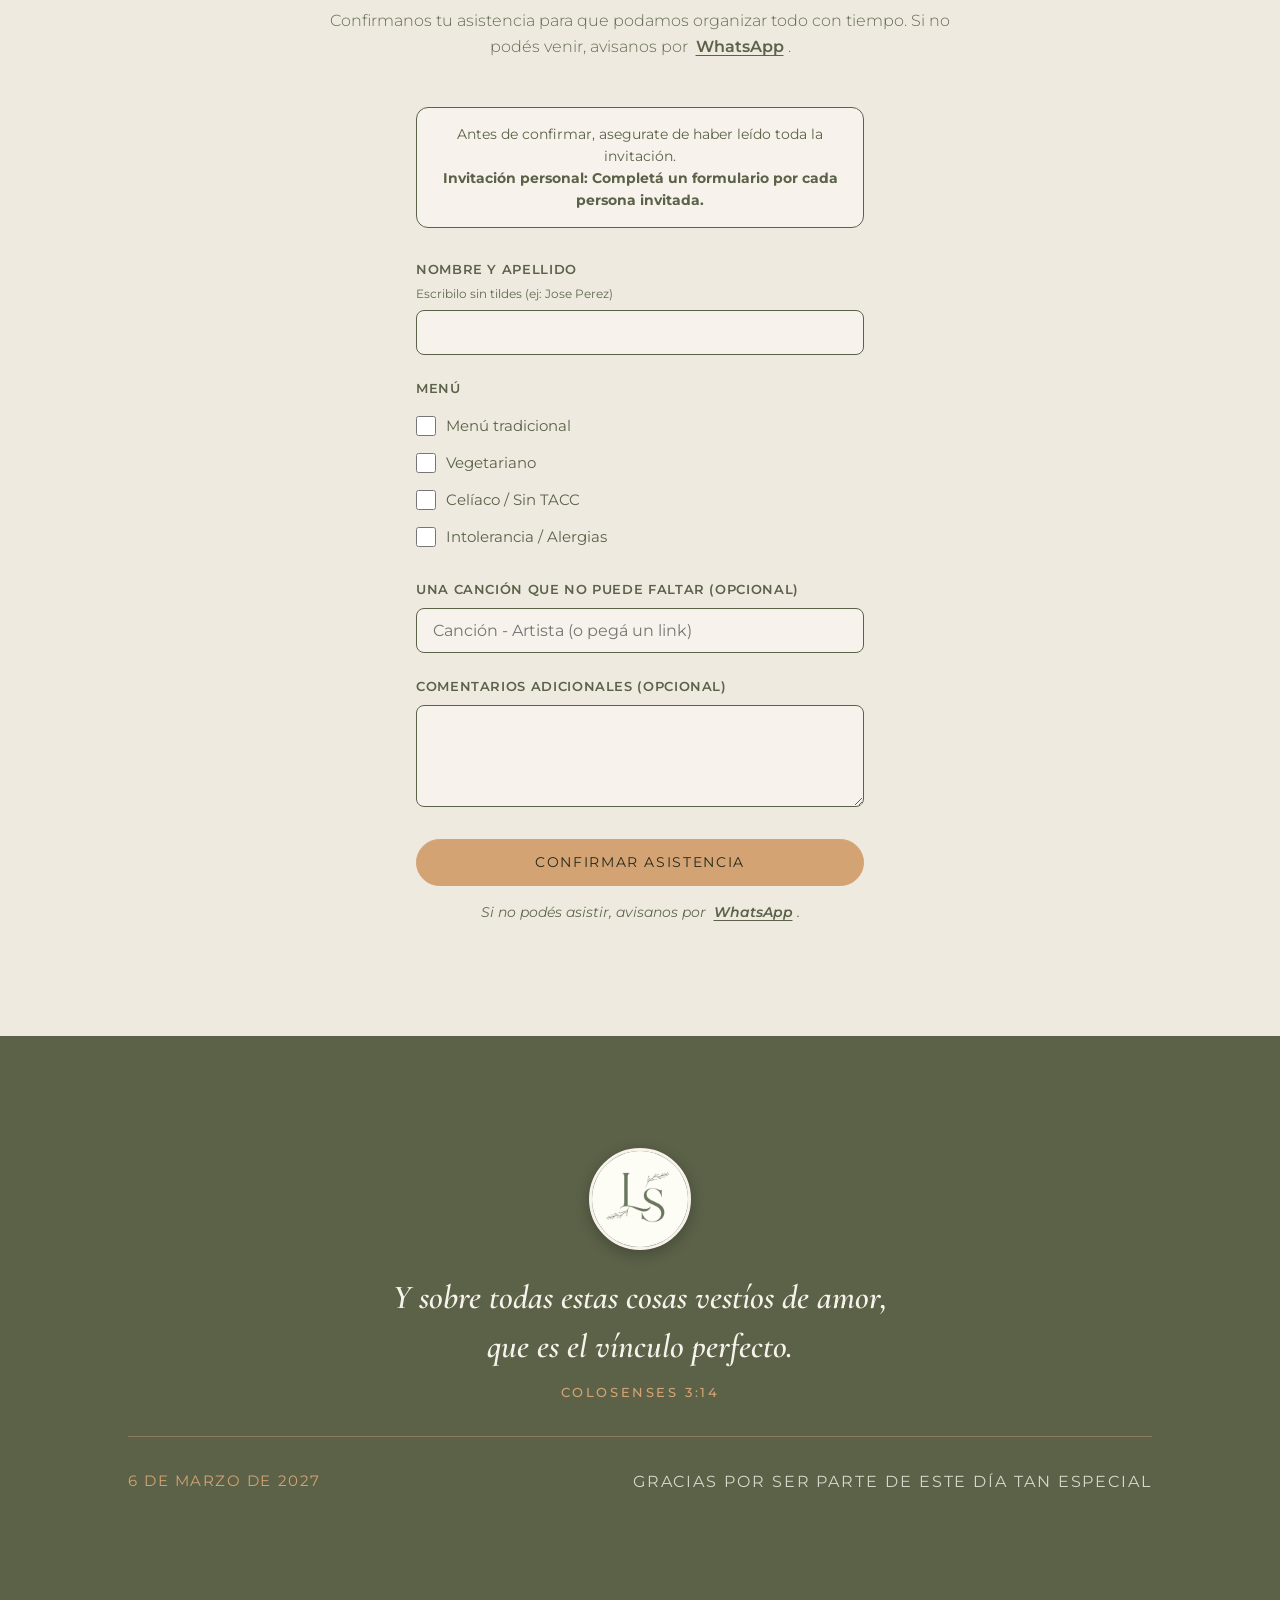
==== commit b84b9508: "Fix RSVP reminder text formatting for clarity" ====
--- a/index.html
+++ b/index.html
@@ -394,7 +394,7 @@
       </p>
 
       <div class="rsvp-reminder reveal">
-        <p>Antes de confirmar, asegurate de haber leído toda la invitación. <strong>Invitación personal Completá un formulario por cada persona invitada.</strong></p>
+        <p>Antes de confirmar, asegurate de haber leído toda la invitación. <br> <strong>Invitación personal: Completá un formulario por cada persona invitada.</strong></p>
       </div>
 
       <form class="rsvp-form reveal" id="rsvp-form" autocomplete="off">
